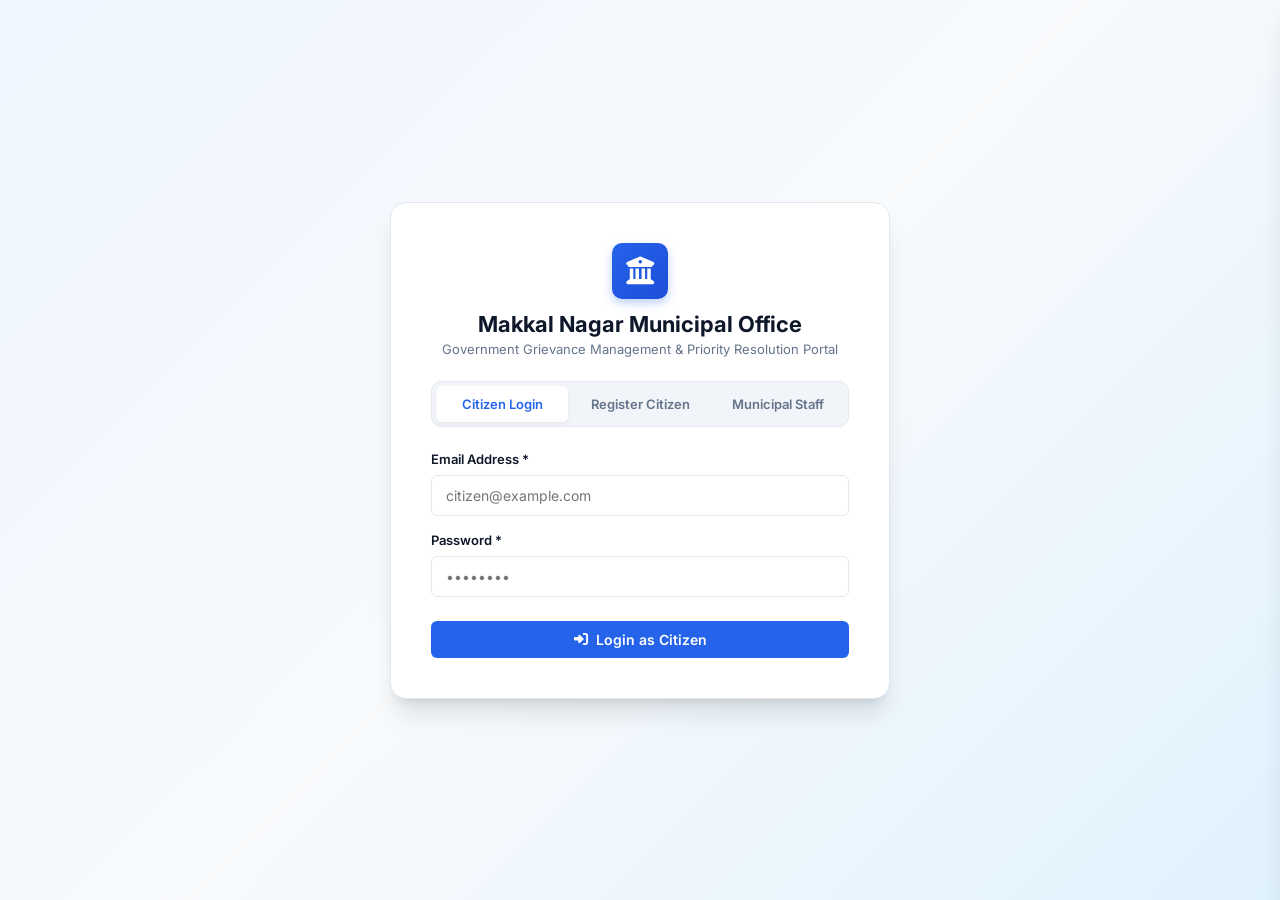
==== frontend/index.html @ ba1fd16f "feat: Implement user management and complaint handling system - Added User model to represent users " ====
<!DOCTYPE html>
<html lang="en">
<head>
    <meta charset="UTF-8">
    <meta name="viewport" content="width=device-width, initial-scale=1.0">
    <title>Government Grievance Management System | Makkal Nagar Municipal Office</title>
    <!-- Google Fonts Inter -->
    <link rel="preconnect" href="https://fonts.googleapis.com">
    <link rel="preconnect" href="https://fonts.gstatic.com" crossorigin>
    <link href="https://fonts.googleapis.com/css2?family=Inter:wght@400;500;600;700;800&display=swap" rel="stylesheet">
    <!-- FontAwesome Icons CDN -->
    <link rel="stylesheet" href="https://cdnjs.cloudflare.com/ajax/libs/font-awesome/6.4.0/css/all.min.css">
    <link rel="stylesheet" href="css/style.css">
</head>
<body>

    <!-- 1. AUTHENTICATION & LANDING PORTAL (LIGHT THEME) -->
    <div id="auth-view" class="auth-wrapper">
        <div class="auth-card">
            <div style="text-align: center; margin-bottom: 24px;">
                <div class="brand-emblem" style="margin: 0 auto 12px auto; width: 56px; height: 56px; font-size: 28px;">
                    <i class="fa-solid fa-building-columns"></i>
                </div>
                <h2 style="font-size: 22px; font-weight: 700; color: var(--text-main);">Makkal Nagar Municipal Office</h2>
                <p style="font-size: 13px; color: var(--text-muted); margin-top: 4px;">Government Grievance Management & Priority Resolution Portal</p>
            </div>

            <!-- Auth Mode Switcher Tabs -->
            <div class="auth-tabs">
                <button class="auth-tab-btn active" onclick="switchAuthTab('citizen-login')">Citizen Login</button>
                <button class="auth-tab-btn" onclick="switchAuthTab('citizen-register')">Register Citizen</button>
                <button class="auth-tab-btn" onclick="switchAuthTab('staff-login')">Municipal Staff</button>
            </div>

            <!-- Citizen Login Form -->
            <form id="citizen-login-form" class="auth-form active" onsubmit="handleCitizenLogin(event)">
                <div class="form-group">
                    <label class="form-label">Email Address *</label>
                    <input type="email" id="c-login-email" class="form-control" placeholder="citizen@example.com" required>
                </div>
                <div class="form-group">
                    <label class="form-label">Password *</label>
                    <input type="password" id="c-login-password" class="form-control" placeholder="••••••••" required>
                </div>
                <button type="submit" class="btn btn-primary" style="width: 100%; justify-content: center; margin-top: 8px;">
                    <i class="fa-solid fa-right-to-bracket"></i> Login as Citizen
                </button>
            </form>

            <!-- Citizen Registration Form -->
            <form id="citizen-register-form" class="auth-form" onsubmit="handleCitizenRegister(event)">
                <div class="form-group">
                    <label class="form-label">Full Name *</label>
                    <input type="text" id="c-reg-name" class="form-control" placeholder="e.g. Ramesh Kumar" required>
                </div>
                <div class="form-group">
                    <label class="form-label">Email Address *</label>
                    <input type="email" id="c-reg-email" class="form-control" placeholder="ramesh@example.com" required>
                </div>
                <div class="form-group">
                    <label class="form-label">Mobile Number *</label>
                    <input type="tel" id="c-reg-mobile" class="form-control" placeholder="e.g. 9876543210" required>
                </div>
                <div class="form-group">
                    <label class="form-label">Password *</label>
                    <input type="password" id="c-reg-password" class="form-control" placeholder="Min 6 characters" required>
                </div>
                <div class="form-group">
                    <label class="form-label">Confirm Password *</label>
                    <input type="password" id="c-reg-confirm" class="form-control" placeholder="Re-enter password" required>
                </div>
                <button type="submit" class="btn btn-primary" style="width: 100%; justify-content: center; margin-top: 8px;">
                    <i class="fa-solid fa-user-plus"></i> Create Citizen Account
                </button>
            </form>

            <!-- Staff Login Form -->
            <form id="staff-login-form" class="auth-form" onsubmit="handleStaffLogin(event)">
                <div class="form-group">
                    <label class="form-label">Staff ID or Officer Email *</label>
                    <input type="text" id="s-login-id" class="form-control" placeholder="STF1001 or admin@makkal.gov.in" value="STF1001" required>
                </div>
                <div class="form-group">
                    <label class="form-label">Password *</label>
                    <input type="password" id="s-login-password" class="form-control" placeholder="••••••••" value="admin123" required>
                </div>
                <div style="background: var(--status-pending-bg); border: 1px solid #fde68a; padding: 10px; border-radius: var(--radius-sm); font-size: 12px; color: var(--accent-gold);">
                    <i class="fa-solid fa-key"></i> <strong>Initial Seeded Credentials:</strong><br>
                    ID/Email: <code>STF1001</code> / <code>admin@makkal.gov.in</code> | Password: <code>admin123</code>
                </div>
                <button type="submit" class="btn btn-primary" style="width: 100%; justify-content: center; margin-top: 8px; background: #1d4ed8;">
                    <i class="fa-solid fa-shield-halved"></i> Staff / Admin Portal Login
                </button>
            </form>
        </div>
    </div>


    <!-- 2. MAIN APPLICATION CONTAINER -->
    <div id="app-view" class="app-container" style="display: none;">

        <!-- Collapsible Sidebar -->
        <aside class="sidebar" id="main-sidebar">
            <div class="brand-header">
                <div class="brand-emblem">
                    <i class="fa-solid fa-building-columns"></i>
                </div>
                <div class="brand-title">
                    <h2>Makkal Nagar</h2>
                    <p>Municipal Portal</p>
                </div>
            </div>

            <button class="sidebar-toggle-btn" onclick="toggleSidebar()" title="Collapse/Expand Sidebar">
                <i class="fa-solid fa-chevron-left" id="sidebar-toggle-icon"></i>
            </button>

            <!-- Navigation Links -->
            <div class="nav-section-label">Main Navigation</div>
            <ul class="nav-list" id="sidebar-nav">
                <!-- Injected dynamically based on Role -->
            </ul>

            <!-- Profile Widget -->
            <div class="user-profile-widget">
                <div class="user-avatar" id="user-avatar-initials">U</div>
                <div class="user-info-text">
                    <strong id="user-display-name">User</strong>
                    <span id="user-display-role">Role</span>
                </div>
                <button class="btn btn-secondary btn-sm" onclick="handleLogout()" title="Logout">
                    <i class="fa-solid fa-right-from-bracket"></i>
                </button>
            </div>
        </aside>

        <!-- Main Wrapper -->
        <div class="main-wrapper">
            <!-- Top Header Bar -->
            <header class="top-header">
                <div class="header-left">
                    <div class="header-title-box">
                        <h1 id="header-page-title">Municipal Administrative Portal</h1>
                        <p id="header-page-subtitle">Government Grievance Management & Resolution System</p>
                    </div>
                </div>

                <div class="header-right">
                    <!-- Notification Bell Drawer Button -->
                    <button class="header-icon-btn" onclick="toggleNotificationDrawer()" title="Notifications">
                        <i class="fa-solid fa-bell"></i>
                        <span class="notification-badge" id="noti-badge-count">3</span>
                    </button>

                    <!-- Help Trigger -->
                    <button class="header-icon-btn" onclick="showHelpModal()" title="Help & Support">
                        <i class="fa-solid fa-circle-question"></i>
                    </button>

                    <!-- User Profile Dropdown -->
                    <div class="profile-menu-container">
                        <div class="profile-trigger" onclick="toggleProfileMenu()">
                            <div class="user-avatar" id="header-avatar-initials" style="width: 28px; height: 28px; font-size: 12px;">U</div>
                            <span id="header-user-name" style="font-size: 13px; font-weight: 600;">User</span>
                            <i class="fa-solid fa-chevron-down" style="font-size: 10px; color: var(--text-muted);"></i>
                        </div>
                        <div class="profile-dropdown" id="profile-dropdown-menu">
                            <div class="dropdown-item" onclick="switchView('profile-settings')">
                                <i class="fa-solid fa-user-gear"></i> Profile & Settings
                            </div>
                            <div class="dropdown-item" onclick="handleLogout()" style="color: #dc2626;">
                                <i class="fa-solid fa-right-from-bracket"></i> Sign Out
                            </div>
                        </div>
                    </div>
                </div>
            </header>

            <!-- Main Content Area -->
            <main class="content-container">

                <!-- ------------------- CITIZEN PORTAL VIEWS ------------------- -->

                <!-- Citizen Dashboard View -->
                <section id="citizen-dashboard" class="page-view">
                    <div class="page-header">
                        <div>
                            <h2>Good Day, <span id="citizen-welcome-name">Citizen</span> 👋</h2>
                            <p>Here is the live status of your reported municipal complaints</p>
                        </div>
                        <button class="btn btn-primary" onclick="switchView('citizen-submit')">
                            <i class="fa-solid fa-plus"></i> Submit New Complaint
                        </button>
                    </div>

                    <!-- Personal Stats -->
                    <div class="stats-grid">
                        <div class="stat-card">
                            <div class="stat-icon total"><i class="fa-solid fa-folder-open"></i></div>
                            <div class="stat-info">
                                <div class="stat-value" id="c-stat-total">0</div>
                                <div class="stat-label">Total Complaints</div>
                            </div>
                        </div>
                        <div class="stat-card">
                            <div class="stat-icon pending"><i class="fa-solid fa-clock"></i></div>
                            <div class="stat-info">
                                <div class="stat-value" id="c-stat-pending">0</div>
                                <div class="stat-label">Pending Action</div>
                            </div>
                        </div>
                        <div class="stat-card">
                            <div class="stat-icon progress"><i class="fa-solid fa-gears"></i></div>
                            <div class="stat-info">
                                <div class="stat-value" id="c-stat-progress">0</div>
                                <div class="stat-label">In Progress</div>
                            </div>
                        </div>
                        <div class="stat-card">
                            <div class="stat-icon resolved"><i class="fa-solid fa-circle-check"></i></div>
                            <div class="stat-info">
                                <div class="stat-value" id="c-stat-resolved">0</div>
                                <div class="stat-label">Resolved</div>
                            </div>
                        </div>
                    </div>

                    <!-- Citizen Complaints Table -->
                    <div class="content-card">
                        <div class="card-title-bar">
                            <h3>My Submitted Grievances</h3>
                        </div>
                        <div class="table-responsive">
                            <table class="custom-table">
                                <thead>
                                    <tr>
                                        <th>Complaint ID</th>
                                        <th>Category</th>
                                        <th>Location</th>
                                        <th>Priority</th>
                                        <th>Department</th>
                                        <th>Status</th>
                                        <th>Submitted Date</th>
                                        <th>Action</th>
                                    </tr>
                                </thead>
                                <tbody id="citizen-complaints-tbody">
                                    <!-- Populated dynamically -->
                                </tbody>
                            </table>
                        </div>
                    </div>
                </section>

                <!-- Citizen Multi-Step Registration Wizard View -->
                <section id="citizen-submit" class="page-view">
                    <div class="page-header">
                        <div>
                            <h2>Register Municipal Grievance</h2>
                            <p>Follow our guided 4-step wizard to file an official complaint</p>
                        </div>
                    </div>

                    <div class="content-card" style="max-width: 800px; margin: 0 auto;">
                        <!-- Wizard Step Bar -->
                        <div class="wizard-header">
                            <div class="wizard-step active" id="w-step-1">
                                <div class="wizard-step-num">1</div>
                                <div class="wizard-step-title">Citizen Details</div>
                            </div>
                            <div class="wizard-step" id="w-step-2">
                                <div class="wizard-step-num">2</div>
                                <div class="wizard-step-title">Complaint Info</div>
                            </div>
                            <div class="wizard-step" id="w-step-3">
                                <div class="wizard-step-num">3</div>
                                <div class="wizard-step-title">Evidence & Photo</div>
                            </div>
                            <div class="wizard-step" id="w-step-4">
                                <div class="wizard-step-num">4</div>
                                <div class="wizard-step-title">Review & Submit</div>
                            </div>
                        </div>

                        <form id="wizard-form" onsubmit="handleWizardSubmit(event)">
                            <!-- Pane 1: Citizen Info -->
                            <div class="wizard-pane active" id="w-pane-1">
                                <h3 style="font-size: 16px; margin-bottom: 16px; color: var(--primary);">Step 1: Contact Verification</h3>
                                <div class="form-grid">
                                    <div class="form-group">
                                        <label class="form-label">Full Name</label>
                                        <input type="text" id="w-name" class="form-control" readonly>
                                    </div>
                                    <div class="form-group">
                                        <label class="form-label">Mobile Number</label>
                                        <input type="tel" id="w-mobile" class="form-control" readonly>
                                    </div>
                                    <div class="form-group full-width">
                                        <label class="form-label">Registered Email</label>
                                        <input type="email" id="w-email" class="form-control" readonly>
                                    </div>
                                </div>
                                <div style="margin-top: 24px; text-align: right;">
                                    <button type="button" class="btn btn-primary" onclick="nextWizardStep(2)">
                                        Next: Complaint Info <i class="fa-solid fa-arrow-right"></i>
                                    </button>
                                </div>
                            </div>

                            <!-- Pane 2: Complaint Details -->
                            <div class="wizard-pane" id="w-pane-2">
                                <h3 style="font-size: 16px; margin-bottom: 16px; color: var(--primary);">Step 2: Complaint Specifics</h3>
                                <div class="form-grid">
                                    <div class="form-group full-width">
                                        <label class="form-label">Complaint Category *</label>
                                        <select id="w-category" class="form-control" required onchange="updatePriorityHint()">
                                            <option value="">Select Category...</option>
                                            <option value="Streetlight">Streetlight</option>
                                            <option value="Waste Management">Waste Management</option>
                                            <option value="Road Damage">Road Damage</option>
                                            <option value="Water Supply">Water Supply</option>
                                            <option value="Drainage">Drainage</option>
                                            <option value="Public Sanitation">Public Sanitation</option>
                                            <option value="Other">Other</option>
                                        </select>
                                    </div>

                                    <div class="form-group full-width">
                                        <label class="form-label">Location / Landmark *</label>
                                        <input type="text" id="w-location" class="form-control" placeholder="e.g. 5th Main Road, Opposite Govt School" required>
                                    </div>

                                    <div class="form-group full-width">
                                        <label class="form-label">Detailed Problem Description *</label>
                                        <textarea id="w-description" class="form-control" placeholder="Describe the hazard, pipe burst, garbage overflow, or defect..." required></textarea>
                                    </div>
                                </div>
                                <div style="margin-top: 24px; display: flex; justify-content: space-between;">
                                    <button type="button" class="btn btn-secondary" onclick="nextWizardStep(1)">
                                        <i class="fa-solid fa-arrow-left"></i> Back
                                    </button>
                                    <button type="button" class="btn btn-primary" onclick="nextWizardStep(3)">
                                        Next: Evidence <i class="fa-solid fa-arrow-right"></i>
                                    </button>
                                </div>
                            </div>

                            <!-- Pane 3: Evidence & Upload -->
                            <div class="wizard-pane" id="w-pane-3">
                                <h3 style="font-size: 16px; margin-bottom: 16px; color: var(--primary);">Step 3: Attach Photos / Documents</h3>
                                <div class="form-group full-width">
                                    <label class="form-label">Upload Photo Evidence (Optional)</label>
                                    <input type="file" id="w-file-input" class="form-control" accept="image/*,.pdf" onchange="previewFile(event)">
                                    <div id="file-preview-box" style="margin-top: 12px; font-size: 13px; color: var(--text-muted);">
                                        No file attached.
                                    </div>
                                </div>

                                <div style="background: var(--primary-light); border: 1px solid var(--primary-border); padding: 16px; border-radius: var(--radius-sm); margin-top: 16px;">
                                    <h4 style="font-size: 14px; color: var(--primary); margin-bottom: 4px;">
                                        <i class="fa-solid fa-wand-magic-sparkles"></i> Automated Backend Priority Evaluation
                                    </h4>
                                    <p style="font-size: 13px; color: var(--text-main);" id="priority-hint-text">
                                        Category selected will determine starting queue priority (Emergency keywords rise automatically).
                                    </p>
                                </div>

                                <div style="margin-top: 24px; display: flex; justify-content: space-between;">
                                    <button type="button" class="btn btn-secondary" onclick="nextWizardStep(2)">
                                        <i class="fa-solid fa-arrow-left"></i> Back
                                    </button>
                                    <button type="button" class="btn btn-primary" onclick="nextWizardStep(4)">
                                        Next: Summary & Review <i class="fa-solid fa-arrow-right"></i>
                                    </button>
                                </div>
                            </div>

                            <!-- Pane 4: Summary & Review -->
                            <div class="wizard-pane" id="w-pane-4">
                                <h3 style="font-size: 16px; margin-bottom: 16px; color: var(--primary);">Step 4: Review Complaint Summary</h3>
                                <div style="background: var(--bg-surface-secondary); border: 1px solid var(--border-color); padding: 20px; border-radius: var(--radius-md); font-size: 14px; display: flex; flex-direction: column; gap: 12px;">
                                    <div><strong>Category:</strong> <span id="rev-category">-</span></div>
                                    <div><strong>Location:</strong> <span id="rev-location">-</span></div>
                                    <div><strong>Description:</strong> <span id="rev-description">-</span></div>
                                    <div><strong>Attachment:</strong> <span id="rev-attachment">None</span></div>
                                </div>

                                <div style="margin-top: 24px; display: flex; justify-content: space-between;">
                                    <button type="button" class="btn btn-secondary" onclick="nextWizardStep(3)">
                                        <i class="fa-solid fa-arrow-left"></i> Back
                                    </button>
                                    <button type="submit" class="btn btn-primary" style="background: #059669;">
                                        <i class="fa-solid fa-check"></i> Confirm & Submit Complaint
                                    </button>
                                </div>
                            </div>
                        </form>
                    </div>
                </section>


                <!-- ------------------- MUNICIPAL STAFF / ADMIN VIEWS ------------------- -->

                <!-- Staff Dashboard View -->
                <section id="staff-dashboard" class="page-view">
                    <div class="page-header">
                        <div>
                            <h2>Executive Municipal Dashboard</h2>
                            <p>Real-time grievance summary and statistics for Makkal Nagar Zone</p>
                        </div>
                        <button class="btn btn-primary" onclick="switchView('analytics')">
                            <i class="fa-solid fa-chart-line"></i> View Detailed Analytics
                        </button>
                    </div>

                    <!-- Real Database Stats Cards -->
                    <div class="stats-grid">
                        <div class="stat-card">
                            <div class="stat-icon total"><i class="fa-solid fa-folder-open"></i></div>
                            <div class="stat-info">
                                <div class="stat-value" id="s-stat-total">0</div>
                                <div class="stat-label">Total Complaints</div>
                            </div>
                        </div>
                        <div class="stat-card">
                            <div class="stat-icon pending"><i class="fa-solid fa-clock"></i></div>
                            <div class="stat-info">
                                <div class="stat-value" id="s-stat-pending">0</div>
                                <div class="stat-label">Pending Action</div>
                            </div>
                        </div>
                        <div class="stat-card">
                            <div class="stat-icon progress"><i class="fa-solid fa-gears"></i></div>
                            <div class="stat-info">
                                <div class="stat-value" id="s-stat-progress">0</div>
                                <div class="stat-label">In Progress</div>
                            </div>
                        </div>
                        <div class="stat-card">
                            <div class="stat-icon resolved"><i class="fa-solid fa-circle-check"></i></div>
                            <div class="stat-info">
                                <div class="stat-value" id="s-stat-resolved">0</div>
                                <div class="stat-label">Resolved</div>
                            </div>
                        </div>
                        <div class="stat-card">
                            <div class="stat-icon critical"><i class="fa-solid fa-triangle-exclamation"></i></div>
                            <div class="stat-info">
                                <div class="stat-value" id="s-stat-critical">0</div>
                                <div class="stat-label">Critical Priority</div>
                            </div>
                        </div>
                    </div>

                    <!-- Master Directory Table -->
                    <div class="content-card">
                        <div class="card-title-bar">
                            <h3>Master Grievances Register</h3>
                        </div>

                        <!-- Toolbar Filters -->
                        <div class="toolbar">
                            <div class="search-box">
                                <i class="fa-solid fa-magnifying-glass"></i>
                                <input type="text" id="staff-search" class="form-control" placeholder="Search ID, Citizen, Location, Description...">
                            </div>
                            <div class="filter-group">
                                <select id="staff-filter-category" class="form-control">
                                    <option value="">All Categories</option>
                                    <option value="Streetlight">Streetlight</option>
                                    <option value="Waste Management">Waste Management</option>
                                    <option value="Road Damage">Road Damage</option>
                                    <option value="Water Supply">Water Supply</option>
                                    <option value="Drainage">Drainage</option>
                                    <option value="Public Sanitation">Public Sanitation</option>
                                    <option value="Other">Other</option>
                                </select>
                                <select id="staff-filter-priority" class="form-control">
                                    <option value="">All Priorities</option>
                                    <option value="CRITICAL">Critical</option>
                                    <option value="HIGH">High</option>
                                    <option value="MEDIUM">Medium</option>
                                    <option value="LOW">Low</option>
                                </select>
                                <select id="staff-filter-status" class="form-control">
                                    <option value="">All Statuses</option>
                                    <option value="PENDING">Pending</option>
                                    <option value="ASSIGNED">Assigned</option>
                                    <option value="IN_PROGRESS">In Progress</option>
                                    <option value="RESOLVED">Resolved</option>
                                    <option value="CLOSED">Closed</option>
                                </select>
                            </div>
                        </div>

                        <div class="table-responsive">
                            <table class="custom-table">
                                <thead>
                                    <tr>
                                        <th>Complaint ID</th>
                                        <th>Citizen</th>
                                        <th>Category</th>
                                        <th>Location</th>
                                        <th>Priority</th>
                                        <th>Department</th>
                                        <th>Status</th>
                                        <th>Date</th>
                                        <th>Action</th>
                                    </tr>
                                </thead>
                                <tbody id="staff-complaints-tbody">
                                    <!-- Populated dynamically -->
                                </tbody>
                            </table>
                        </div>

                        <!-- Pagination Controls -->
                        <div class="pagination-container">
                            <div class="pagination-info" id="pagination-info">Showing 0 to 0 of 0 complaints</div>
                            <div class="pagination-buttons">
                                <button class="btn btn-secondary btn-sm" id="btn-prev-page" onclick="prevPage()"><i class="fa-solid fa-chevron-left"></i> Previous</button>
                                <span id="current-page-num" style="font-size: 13px; font-weight: 600; padding: 6px 12px;">Page 1</span>
                                <button class="btn btn-secondary btn-sm" id="btn-next-page" onclick="nextPage()">Next <i class="fa-solid fa-chevron-right"></i></button>
                            </div>
                        </div>
                    </div>
                </section>

                <!-- Priority Queue View -->
                <section id="priority-queue" class="page-view">
                    <div class="page-header">
                        <div>
                            <h2>Priority Resolution Queue Visualizer</h2>
                            <p>Complaints ordered strictly by priority using Java PriorityQueue algorithm</p>
                        </div>
                    </div>

                    <div class="ds-banner">
                        <div class="ds-icon">
                            <i class="fa-solid fa-diagram-project"></i>
                        </div>
                        <div class="ds-content">
                            <h4>Java Data Structure: PriorityQueue&lt;Complaint&gt;</h4>
                            <p>Priority ranking: <strong>CRITICAL &rarr; HIGH &rarr; MEDIUM &rarr; LOW</strong>. High severity civic hazards rise to Rank #1 automatically.</p>
                        </div>
                    </div>

                    <div class="content-card">
                        <div class="pq-list" id="priority-queue-container">
                            <!-- Populated dynamically -->
                        </div>
                    </div>
                </section>

                <!-- Analytics Dashboard View -->
                <section id="analytics" class="page-view">
                    <div class="page-header">
                        <div>
                            <h2>Municipal Grievance Analytics & Intelligence</h2>
                            <p>Visual workload distribution, priority statistics, and resolution metrics</p>
                        </div>
                    </div>

                    <div class="charts-grid">
                        <div class="chart-card">
                            <h3>Complaints by Category</h3>
                            <div class="bar-chart-container" id="chart-category-container">
                                <!-- Rendered dynamically -->
                            </div>
                        </div>

                        <div class="chart-card">
                            <h3>Department Workload Allocation</h3>
                            <div class="bar-chart-container" id="chart-department-container">
                                <!-- Rendered dynamically -->
                            </div>
                        </div>

                        <div class="chart-card">
                            <h3>Priority Distribution</h3>
                            <div class="bar-chart-container" id="chart-priority-container">
                                <!-- Rendered dynamically -->
                            </div>
                        </div>

                        <div class="chart-card">
                            <h3>Resolution Status Ratio</h3>
                            <div class="bar-chart-container" id="chart-status-container">
                                <!-- Rendered dynamically -->
                            </div>
                        </div>
                    </div>
                </section>

                <!-- Department Workload View -->
                <section id="departments" class="page-view">
                    <div class="page-header">
                        <div>
                            <h2>Department Workload Overview</h2>
                            <p>Current grievance task allocation across municipal departments</p>
                        </div>
                    </div>

                    <div class="stats-grid" id="departments-grid">
                        <!-- Populated dynamically -->
                    </div>
                </section>

                <!-- Settings / Profile View -->
                <section id="profile-settings" class="page-view">
                    <div class="page-header">
                        <div>
                            <h2>User Account & Portal Settings</h2>
                            <p>Manage your contact profile information and preferences</p>
                        </div>
                    </div>

                    <div class="content-card" style="max-width: 600px; margin: 0 auto;">
                        <h3 style="font-size: 18px; margin-bottom: 16px;">Profile Information</h3>
                        <div class="form-grid">
                            <div class="form-group full-width">
                                <label class="form-label">Full Name</label>
                                <input type="text" id="setting-name" class="form-control" readonly>
                            </div>
                            <div class="form-group">
                                <label class="form-label">Email Address</label>
                                <input type="email" id="setting-email" class="form-control" readonly>
                            </div>
                            <div class="form-group">
                                <label class="form-label">Mobile Number</label>
                                <input type="text" id="setting-mobile" class="form-control" readonly>
                            </div>
                            <div class="form-group full-width">
                                <label class="form-label">Account Role</label>
                                <input type="text" id="setting-role" class="form-control" readonly>
                            </div>
                        </div>
                    </div>
                </section>

            </main>
        </div>
    </div>

    <!-- 3. SLIDE-OUT NOTIFICATION DRAWER -->
    <div class="notification-drawer-overlay" id="noti-drawer-overlay" onclick="toggleNotificationDrawer()"></div>
    <aside class="notification-drawer" id="noti-drawer">
        <div class="drawer-header">
            <h3 style="font-size: 16px; font-weight: 700;"><i class="fa-solid fa-bell"></i> Notifications Center</h3>
            <button class="close-btn" onclick="toggleNotificationDrawer()"><i class="fa-solid fa-xmark"></i></button>
        </div>
        <div class="drawer-body" id="noti-drawer-body">
            <!-- Populated dynamically -->
        </div>
    </aside>

    <!-- 4. COMPLAINT DETAILS & STEP TIMELINE MODAL -->
    <div class="modal-overlay" id="complaint-modal">
        <div class="modal-card">
            <div class="modal-header">
                <h3>Complaint Case File: <span id="m-comp-id" style="color: var(--primary);">GRV-2026-0001</span></h3>
                <button class="close-btn" onclick="closeModal()"><i class="fa-solid fa-xmark"></i></button>
            </div>

            <!-- Tracking Step Timeline Graphic -->
            <div class="tracking-timeline" id="tracking-timeline-box">
                <div class="timeline-step" id="step-submitted">
                    <div class="step-icon"><i class="fa-solid fa-file-export"></i></div>
                    <div class="step-label">Submitted</div>
                </div>
                <div class="timeline-step" id="step-assigned">
                    <div class="step-icon"><i class="fa-solid fa-user-gear"></i></div>
                    <div class="step-label">Assigned</div>
                </div>
                <div class="timeline-step" id="step-progress">
                    <div class="step-icon"><i class="fa-solid fa-gears"></i></div>
                    <div class="step-label">In Progress</div>
                </div>
                <div class="timeline-step" id="step-resolved">
                    <div class="step-icon"><i class="fa-solid fa-circle-check"></i></div>
                    <div class="step-label">Resolved</div>
                </div>
            </div>

            <!-- Case File Grid -->
            <div class="form-grid" style="margin-bottom: 20px;">
                <div class="form-group">
                    <label class="form-label">Citizen Name</label>
                    <div id="m-citizen-name" style="font-weight: 600;">-</div>
                </div>
                <div class="form-group">
                    <label class="form-label">Mobile Number</label>
                    <div id="m-citizen-mobile">-</div>
                </div>
                <div class="form-group">
                    <label class="form-label">Category</label>
                    <div id="m-category" style="font-weight: 600;">-</div>
                </div>
                <div class="form-group">
                    <label class="form-label">Calculated Priority</label>
                    <div id="m-priority">-</div>
                </div>
                <div class="form-group full-width">
                    <label class="form-label">Location / Landmark</label>
                    <div id="m-location">-</div>
                </div>
                <div class="form-group full-width">
                    <label class="form-label">Description</label>
                    <div id="m-description" style="line-height: 1.5; color: var(--text-main);">-</div>
                </div>
                <div class="form-group">
                    <label class="form-label">Assigned Department</label>
                    <div id="m-department" style="font-weight: 600; color: var(--accent-gold);">-</div>
                </div>
                <div class="form-group">
                    <label class="form-label">Assigned Staff Officer</label>
                    <div id="m-assigned-staff" style="font-weight: 600;">-</div>
                </div>
                <div class="form-group full-width">
                    <label class="form-label">Resolution Description Notes</label>
                    <div id="m-resolution-notes" style="background: var(--bg-surface-secondary); padding: 12px; border-radius: var(--radius-sm); border: 1px solid var(--border-color); color: var(--status-resolved);">
                        No resolution notes recorded yet.
                    </div>
                </div>
            </div>

            <!-- Staff Action Controls Box -->
            <div id="staff-controls-box" style="background: var(--bg-surface-secondary); border: 1px solid var(--border-color); padding: 16px; border-radius: var(--radius-md); display: none; flex-direction: column; gap: 16px;">
                <h4 style="font-size: 14px; color: var(--primary);">MUNICIPAL STAFF ACTION CONTROLS</h4>
                
                <div class="form-grid">
                    <div class="form-group">
                        <label class="form-label">Assign Department & Staff Officer</label>
                        <div style="display: flex; gap: 8px;">
                            <select id="s-assign-dept-select" class="form-control" style="flex: 1;">
                                <option value="Electrical">Electrical</option>
                                <option value="Sanitation">Sanitation</option>
                                <option value="Roads">Roads</option>
                                <option value="Water Supply">Water Supply</option>
                                <option value="Drainage">Drainage</option>
                                <option value="General Administration">General Admin</option>
                            </select>
                            <input type="text" id="s-assign-staff-input" class="form-control" placeholder="Staff Name" style="flex: 1;">
                            <button class="btn btn-secondary btn-sm" onclick="handleStaffAssign()">Assign</button>
                        </div>
                    </div>

                    <div class="form-group">
                        <label class="form-label">Transition Complaint Status</label>
                        <div style="display: flex; gap: 8px;">
                            <select id="s-update-status-select" class="form-control" style="flex: 1;">
                                <option value="PENDING">Pending</option>
                                <option value="ASSIGNED">Assigned</option>
                                <option value="IN_PROGRESS">In Progress</option>
                                <option value="RESOLVED">Resolved</option>
                                <option value="CLOSED">Closed</option>
                            </select>
                            <button class="btn btn-primary btn-sm" onclick="handleStaffUpdateStatus()">Update</button>
                        </div>
                    </div>

                    <div class="form-group full-width">
                        <label class="form-label">Resolution Description Notes</label>
                        <div style="display: flex; gap: 8px;">
                            <input type="text" id="s-resolution-input" class="form-control" placeholder="e.g. Faulty streetlight bulb replaced and tested successfully." style="flex: 1;">
                            <button class="btn btn-primary btn-sm" style="background: #059669;" onclick="handleStaffResolve()">
                                <i class="fa-solid fa-check"></i> Mark Resolved
                            </button>
                        </div>
                    </div>
                </div>
            </div>
        </div>
    </div>

    <!-- Toast Notification Container -->
    <div class="toast-container" id="toast-container"></div>

    <script src="js/api.js"></script>
    <script src="js/app.js"></script>
</body>
</html>
---- frontend/css/style.css ----
/* Enterprise Light Theme Municipal Design System */
:root {
    --bg-main: #f8fafc;
    --bg-surface: #ffffff;
    --bg-surface-secondary: #f1f5f9;
    --bg-surface-hover: #e2e8f0;
    --card-bg: #ffffff;
    --border-color: #e2e8f0;
    --border-focus: #3b82f6;
    
    --primary: #2563eb;
    --primary-hover: #1d4ed8;
    --primary-light: #eff6ff;
    --primary-border: #bfdbfe;
    
    --accent-gold: #d97706;
    --text-main: #0f172a;
    --text-muted: #64748b;
    --text-dim: #94a3b8;

    /* Priority Palette - High Contrast Accessible Light */
    --priority-critical: #dc2626;
    --priority-critical-bg: #fef2f2;
    --priority-critical-border: #fecaca;

    --priority-high: #ea580c;
    --priority-high-bg: #fff7ed;
    --priority-high-border: #ffedd5;

    --priority-medium: #d97706;
    --priority-medium-bg: #fffbeb;
    --priority-medium-border: #fef3c7;

    --priority-low: #059669;
    --priority-low-bg: #ecfdf5;
    --priority-low-border: #a7f3d0;

    /* Status Palette */
    --status-pending: #d97706;
    --status-pending-bg: #fffbeb;
    
    --status-assigned: #7c3aed;
    --status-assigned-bg: #f5f3ff;
    
    --status-progress: #2563eb;
    --status-progress-bg: #eff6ff;
    
    --status-resolved: #059669;
    --status-resolved-bg: #ecfdf5;
    
    --status-closed: #475569;
    --status-closed-bg: #f1f5f9;

    --radius-sm: 6px;
    --radius-md: 10px;
    --radius-lg: 16px;
    --shadow-soft: 0 4px 6px -1px rgba(0, 0, 0, 0.05), 0 2px 4px -2px rgba(0, 0, 0, 0.05);
    --shadow-card: 0 10px 15px -3px rgba(0, 0, 0, 0.05), 0 4px 6px -4px rgba(0, 0, 0, 0.05);
    --shadow-popover: 0 20px 25px -5px rgba(0, 0, 0, 0.1), 0 8px 10px -6px rgba(0, 0, 0, 0.1);
}

* {
    margin: 0;
    padding: 0;
    box-sizing: border-box;
    font-family: 'Inter', 'Segoe UI', system-ui, -apple-system, BlinkMacSystemFont, Roboto, sans-serif;
}

body {
    background-color: var(--bg-main);
    color: var(--text-main);
    display: flex;
    min-height: 100vh;
    overflow-x: hidden;
}

/* 1. AUTHENTICATION & LANDING PORTAL (LIGHT THEME) */
.auth-wrapper {
    width: 100vw;
    min-height: 100vh;
    background: linear-gradient(135deg, #eff6ff 0%, #f8fafc 50%, #e0f2fe 100%);
    display: flex;
    align-items: center;
    justify-content: center;
    padding: 24px;
}

.auth-card {
    background: var(--bg-surface);
    border: 1px solid var(--border-color);
    border-radius: var(--radius-lg);
    width: 100%;
    max-width: 500px;
    padding: 40px;
    box-shadow: var(--shadow-popover);
}

.auth-tabs {
    display: flex;
    gap: 6px;
    margin-bottom: 24px;
    background: var(--bg-surface-secondary);
    padding: 4px;
    border-radius: var(--radius-md);
    border: 1px solid var(--border-color);
}

.auth-tab-btn {
    flex: 1;
    padding: 10px;
    background: transparent;
    border: none;
    color: var(--text-muted);
    font-weight: 600;
    font-size: 13px;
    cursor: pointer;
    border-radius: var(--radius-sm);
    transition: all 0.2s ease;
}

.auth-tab-btn.active {
    background: var(--bg-surface);
    color: var(--primary);
    box-shadow: 0 2px 4px rgba(0,0,0,0.05);
}

.auth-form {
    display: none;
    flex-direction: column;
    gap: 16px;
}

.auth-form.active {
    display: flex;
}

/* 2. APP CORE LAYOUT (COLLAPSIBLE SIDEBAR + TOP HEADER) */
.app-container {
    display: flex;
    width: 100vw;
    min-height: 100vh;
}

/* Collapsible Sidebar */
.sidebar {
    width: 270px;
    background: var(--bg-surface);
    border-right: 1px solid var(--border-color);
    display: flex;
    flex-direction: column;
    padding: 20px 16px;
    position: fixed;
    height: 100vh;
    z-index: 100;
    transition: width 0.3s cubic-bezier(0.4, 0, 0.2, 1);
}

.sidebar.collapsed {
    width: 80px;
}

.sidebar.collapsed .brand-title,
.sidebar.collapsed .nav-link span,
.sidebar.collapsed .nav-section-label,
.sidebar.collapsed .user-info-text {
    display: none;
}

.sidebar.collapsed .brand-header {
    justify-content: center;
}

.sidebar.collapsed .nav-link {
    justify-content: center;
    padding: 12px;
}

.brand-header {
    display: flex;
    align-items: center;
    gap: 12px;
    padding-bottom: 20px;
    border-bottom: 1px solid var(--border-color);
    margin-bottom: 20px;
}

.brand-emblem {
    width: 44px;
    height: 44px;
    background: linear-gradient(135deg, #2563eb, #1d4ed8);
    border-radius: var(--radius-md);
    display: flex;
    align-items: center;
    justify-content: center;
    color: #fff;
    font-size: 22px;
    box-shadow: 0 4px 10px rgba(37, 99, 235, 0.3);
}

.brand-title h2 {
    font-size: 15px;
    font-weight: 700;
    color: var(--text-main);
    line-height: 1.2;
}

.brand-title p {
    font-size: 11px;
    color: var(--text-muted);
}

.nav-section-label {
    font-size: 11px;
    font-weight: 700;
    text-transform: uppercase;
    color: var(--text-dim);
    letter-spacing: 0.5px;
    margin: 16px 12px 8px 12px;
}

.nav-list {
    list-style: none;
    display: flex;
    flex-direction: column;
    gap: 4px;
}

.nav-link {
    display: flex;
    align-items: center;
    gap: 12px;
    padding: 11px 14px;
    color: var(--text-muted);
    text-decoration: none;
    border-radius: var(--radius-sm);
    font-weight: 500;
    font-size: 14px;
    transition: all 0.2s ease;
    cursor: pointer;
    position: relative;
}

.nav-link:hover {
    background: var(--bg-surface-secondary);
    color: var(--primary);
}

.nav-link.active {
    background: var(--primary-light);
    color: var(--primary);
    font-weight: 600;
}

.nav-link.active::before {
    content: '';
    position: absolute;
    left: 0;
    top: 6px;
    bottom: 6px;
    width: 4px;
    background: var(--primary);
    border-radius: 0 4px 4px 0;
}

.nav-link i {
    font-size: 18px;
    width: 20px;
    text-align: center;
}

/* Sidebar Toggle Button */
.sidebar-toggle-btn {
    background: var(--bg-surface-secondary);
    border: 1px solid var(--border-color);
    color: var(--text-muted);
    width: 32px;
    height: 32px;
    border-radius: 50%;
    display: flex;
    align-items: center;
    justify-content: center;
    cursor: pointer;
    margin: 8px auto 0 auto;
    transition: all 0.2s ease;
}

.sidebar-toggle-btn:hover {
    background: var(--primary);
    color: #fff;
    border-color: var(--primary);
}

.user-profile-widget {
    margin-top: auto;
    padding-top: 16px;
    border-top: 1px solid var(--border-color);
    display: flex;
    align-items: center;
    justify-content: space-between;
    gap: 8px;
}

.user-avatar {
    width: 36px;
    height: 36px;
    border-radius: 50%;
    background: var(--primary-light);
    color: var(--primary);
    border: 1px solid var(--primary-border);
    display: flex;
    align-items: center;
    justify-content: center;
    font-weight: 700;
    font-size: 14px;
}

.user-info-text {
    font-size: 13px;
    line-height: 1.3;
    flex: 1;
    overflow: hidden;
    text-overflow: ellipsis;
    white-space: nowrap;
}

.user-info-text strong {
    color: var(--text-main);
    display: block;
    overflow: hidden;
    text-overflow: ellipsis;
}

.user-info-text span {
    color: var(--text-muted);
    font-size: 11px;
}

/* Main Content Wrapper */
.main-wrapper {
    margin-left: 270px;
    flex: 1;
    display: flex;
    flex-direction: column;
    min-width: 0;
    transition: margin-left 0.3s cubic-bezier(0.4, 0, 0.2, 1);
}

.sidebar.collapsed ~ .main-wrapper {
    margin-left: 80px;
}

/* 3. TOP HEADER BAR */
.top-header {
    height: 70px;
    background: var(--bg-surface);
    border-bottom: 1px solid var(--border-color);
    display: flex;
    align-items: center;
    justify-content: space-between;
    padding: 0 32px;
    position: sticky;
    top: 0;
    z-index: 90;
    box-shadow: 0 1px 3px rgba(0,0,0,0.02);
}

.header-left {
    display: flex;
    align-items: center;
    gap: 16px;
}

.header-title-box h1 {
    font-size: 18px;
    font-weight: 700;
    color: var(--text-main);
}

.header-title-box p {
    font-size: 12px;
    color: var(--text-muted);
}

.header-right {
    display: flex;
    align-items: center;
    gap: 16px;
}

/* Header Action Buttons */
.header-icon-btn {
    width: 40px;
    height: 40px;
    border-radius: var(--radius-sm);
    background: var(--bg-surface-secondary);
    border: 1px solid var(--border-color);
    color: var(--text-muted);
    display: flex;
    align-items: center;
    justify-content: center;
    cursor: pointer;
    position: relative;
    transition: all 0.2s ease;
}

.header-icon-btn:hover {
    background: var(--bg-surface-hover);
    color: var(--primary);
}

.notification-badge {
    position: absolute;
    top: 4px;
    right: 4px;
    background: #dc2626;
    color: #fff;
    font-size: 10px;
    font-weight: 700;
    width: 18px;
    height: 18px;
    border-radius: 50%;
    display: flex;
    align-items: center;
    justify-content: center;
    border: 2px solid var(--bg-surface);
}

/* Profile Dropdown Menu */
.profile-menu-container {
    position: relative;
}

.profile-trigger {
    display: flex;
    align-items: center;
    gap: 10px;
    padding: 6px 12px;
    border-radius: 20px;
    background: var(--bg-surface-secondary);
    border: 1px solid var(--border-color);
    cursor: pointer;
    transition: all 0.2s ease;
}

.profile-trigger:hover {
    border-color: var(--primary-border);
}

.profile-dropdown {
    position: absolute;
    top: 50px;
    right: 0;
    width: 220px;
    background: var(--bg-surface);
    border: 1px solid var(--border-color);
    border-radius: var(--radius-md);
    box-shadow: var(--shadow-popover);
    display: none;
    flex-direction: column;
    padding: 8px 0;
    z-index: 200;
}

.profile-dropdown.active {
    display: flex;
}

.dropdown-item {
    padding: 10px 16px;
    font-size: 13px;
    color: var(--text-main);
    display: flex;
    align-items: center;
    gap: 10px;
    text-decoration: none;
    cursor: pointer;
    transition: background 0.15s ease;
}

.dropdown-item:hover {
    background: var(--bg-surface-secondary);
    color: var(--primary);
}

/* 4. SLIDE-OUT NOTIFICATION DRAWER */
.notification-drawer-overlay {
    position: fixed;
    top: 0;
    left: 0;
    width: 100vw;
    height: 100vh;
    background: rgba(15, 23, 42, 0.4);
    backdrop-filter: blur(2px);
    display: none;
    z-index: 900;
}

.notification-drawer-overlay.active {
    display: block;
}

.notification-drawer {
    position: fixed;
    top: 0;
    right: -380px;
    width: 380px;
    height: 100vh;
    background: var(--bg-surface);
    border-left: 1px solid var(--border-color);
    box-shadow: var(--shadow-popover);
    z-index: 950;
    display: flex;
    flex-direction: column;
    transition: right 0.3s cubic-bezier(0.4, 0, 0.2, 1);
}

.notification-drawer.active {
    right: 0;
}

.drawer-header {
    padding: 20px;
    border-bottom: 1px solid var(--border-color);
    display: flex;
    justify-content: space-between;
    align-items: center;
}

.drawer-body {
    flex: 1;
    overflow-y: auto;
    padding: 16px;
    display: flex;
    flex-direction: column;
    gap: 12px;
}

.noti-card {
    background: var(--bg-surface-secondary);
    border: 1px solid var(--border-color);
    border-left: 4px solid var(--primary);
    border-radius: var(--radius-sm);
    padding: 12px 14px;
    cursor: pointer;
    transition: transform 0.2s ease;
}

.noti-card:hover {
    transform: translateX(-4px);
    background: var(--primary-light);
}

.noti-card.urgent { border-left-color: #dc2626; }
.noti-card.warning { border-left-color: #d97706; }
.noti-card.success { border-left-color: #059669; }

.noti-title {
    font-size: 13px;
    font-weight: 700;
    color: var(--text-main);
}

.noti-desc {
    font-size: 12px;
    color: var(--text-muted);
    margin-top: 4px;
}

.noti-time {
    font-size: 10px;
    color: var(--text-dim);
    margin-top: 6px;
}

/* 5. CONTENT CONTAINER & PAGES */
.content-container {
    padding: 32px;
    flex: 1;
}

.page-view {
    display: none;
    animation: fadeIn 0.25s ease-in-out;
}

.page-view.active {
    display: block;
}

@keyframes fadeIn {
    from { opacity: 0; transform: translateY(4px); }
    to { opacity: 1; transform: translateY(0); }
}

.page-header {
    margin-bottom: 24px;
    display: flex;
    justify-content: space-between;
    align-items: flex-end;
}

.page-header h2 {
    font-size: 24px;
    font-weight: 700;
    color: var(--text-main);
    margin-bottom: 4px;
}

.page-header p {
    color: var(--text-muted);
    font-size: 14px;
}

/* Stats Cards Grid */
.stats-grid {
    display: grid;
    grid-template-columns: repeat(auto-fit, minmax(200px, 1fr));
    gap: 20px;
    margin-bottom: 32px;
}

.stat-card {
    background: var(--card-bg);
    border: 1px solid var(--border-color);
    border-radius: var(--radius-md);
    padding: 20px;
    display: flex;
    align-items: center;
    gap: 16px;
    box-shadow: var(--shadow-soft);
    transition: transform 0.2s ease, box-shadow 0.2s ease;
}

.stat-card:hover {
    transform: translateY(-2px);
    box-shadow: var(--shadow-card);
}

.stat-icon {
    width: 48px;
    height: 48px;
    border-radius: var(--radius-md);
    display: flex;
    align-items: center;
    justify-content: center;
    font-size: 22px;
}

.stat-icon.total { background: #eff6ff; color: #2563eb; }
.stat-icon.pending { background: #fffbeb; color: #d97706; }
.stat-icon.progress { background: #f5f3ff; color: #7c3aed; }
.stat-icon.resolved { background: #ecfdf5; color: #059669; }
.stat-icon.critical { background: #fef2f2; color: #dc2626; }

.stat-info .stat-value {
    font-size: 26px;
    font-weight: 800;
    line-height: 1.1;
    color: var(--text-main);
}

.stat-info .stat-label {
    font-size: 13px;
    color: var(--text-muted);
    margin-top: 4px;
    font-weight: 500;
}

/* Content Cards & Tables */
.content-card {
    background: var(--card-bg);
    border: 1px solid var(--border-color);
    border-radius: var(--radius-md);
    padding: 24px;
    box-shadow: var(--shadow-soft);
    margin-bottom: 24px;
}

.card-title-bar {
    display: flex;
    align-items: center;
    justify-content: space-between;
    margin-bottom: 20px;
}

.table-responsive {
    width: 100%;
    overflow-x: auto;
}

.custom-table {
    width: 100%;
    border-collapse: collapse;
    font-size: 14px;
    text-align: left;
}

.custom-table th {
    background: var(--bg-surface-secondary);
    color: var(--text-muted);
    padding: 12px 16px;
    font-weight: 600;
    text-transform: uppercase;
    font-size: 12px;
    letter-spacing: 0.5px;
    border-bottom: 1px solid var(--border-color);
}

.custom-table td {
    padding: 14px 16px;
    border-bottom: 1px solid var(--border-color);
    color: var(--text-main);
    vertical-align: middle;
}

.custom-table tbody tr {
    transition: background 0.15s ease;
}

.custom-table tbody tr:hover {
    background: var(--bg-surface-secondary);
}

/* Priority & Status Badges (Accessible Icon + Text) */
.badge {
    display: inline-flex;
    align-items: center;
    gap: 6px;
    padding: 4px 10px;
    border-radius: 12px;
    font-size: 12px;
    font-weight: 600;
}

.badge-critical { background: var(--priority-critical-bg); color: var(--priority-critical); border: 1px solid var(--priority-critical-border); }
.badge-high { background: var(--priority-high-bg); color: var(--priority-high); border: 1px solid var(--priority-high-border); }
.badge-medium { background: var(--priority-medium-bg); color: var(--priority-medium); border: 1px solid var(--priority-medium-border); }
.badge-low { background: var(--priority-low-bg); color: var(--priority-low); border: 1px solid var(--priority-low-border); }

.badge-pending { background: var(--status-pending-bg); color: var(--status-pending); border: 1px solid #fde68a; }
.badge-assigned { background: var(--status-assigned-bg); color: var(--status-assigned); border: 1px solid #ddd6fe; }
.badge-progress { background: var(--status-progress-bg); color: var(--status-progress); border: 1px solid #bfdbfe; }
.badge-resolved { background: var(--status-resolved-bg); color: var(--status-resolved); border: 1px solid #a7f3d0; }
.badge-closed { background: var(--status-closed-bg); color: var(--status-closed); border: 1px solid #cbd5e1; }

/* Buttons */
.btn {
    padding: 10px 18px;
    border-radius: var(--radius-sm);
    font-size: 14px;
    font-weight: 600;
    border: none;
    cursor: pointer;
    display: inline-flex;
    align-items: center;
    gap: 8px;
    transition: all 0.2s ease;
    text-decoration: none;
}

.btn-primary {
    background: var(--primary);
    color: #fff;
}

.btn-primary:hover {
    background: var(--primary-hover);
    box-shadow: 0 4px 12px rgba(37, 99, 235, 0.3);
}

.btn-secondary {
    background: var(--bg-surface-secondary);
    color: var(--text-main);
    border: 1px solid var(--border-color);
}

.btn-secondary:hover {
    background: var(--bg-surface-hover);
}

.btn-sm {
    padding: 6px 12px;
    font-size: 12px;
}

/* Forms */
.form-grid {
    display: grid;
    grid-template-columns: repeat(2, 1fr);
    gap: 20px;
}

.form-group {
    display: flex;
    flex-direction: column;
    gap: 8px;
}

.form-group.full-width {
    grid-column: span 2;
}

.form-label {
    font-size: 13px;
    font-weight: 600;
    color: var(--text-main);
}

.form-control {
    background: var(--bg-surface);
    border: 1px solid var(--border-color);
    color: var(--text-main);
    padding: 11px 14px;
    border-radius: var(--radius-sm);
    font-size: 14px;
    outline: none;
    transition: border-color 0.2s ease, box-shadow 0.2s ease;
}

.form-control:focus {
    border-color: var(--primary);
    box-shadow: 0 0 0 3px rgba(37, 99, 235, 0.15);
}

/* 6. MULTI-STEP REGISTRATION WIZARD */
.wizard-header {
    display: flex;
    justify-content: space-between;
    margin-bottom: 28px;
    position: relative;
}

.wizard-header::before {
    content: '';
    position: absolute;
    top: 18px;
    left: 12%;
    right: 12%;
    height: 2px;
    background: var(--border-color);
    z-index: 1;
}

.wizard-step {
    position: relative;
    z-index: 2;
    display: flex;
    flex-direction: column;
    align-items: center;
    gap: 8px;
    flex: 1;
}

.wizard-step-num {
    width: 36px;
    height: 36px;
    border-radius: 50%;
    background: var(--bg-surface);
    border: 2px solid var(--border-color);
    color: var(--text-muted);
    font-weight: 700;
    display: flex;
    align-items: center;
    justify-content: center;
    font-size: 14px;
    transition: all 0.2s ease;
}

.wizard-step.active .wizard-step-num {
    background: var(--primary);
    border-color: var(--primary);
    color: #fff;
    box-shadow: 0 0 10px rgba(37, 99, 235, 0.4);
}

.wizard-step.completed .wizard-step-num {
    background: #059669;
    border-color: #059669;
    color: #fff;
}

.wizard-step-title {
    font-size: 12px;
    font-weight: 600;
    color: var(--text-muted);
}

.wizard-step.active .wizard-step-title,
.wizard-step.completed .wizard-step-title {
    color: var(--text-main);
}

.wizard-pane {
    display: none;
}

.wizard-pane.active {
    display: block;
    animation: fadeIn 0.2s ease;
}

/* 7. TRACKING PROGRESS TIMELINE */
.tracking-timeline {
    display: flex;
    justify-content: space-between;
    margin: 24px 0;
    position: relative;
}

.tracking-timeline::before {
    content: '';
    position: absolute;
    top: 20px;
    left: 10%;
    right: 10%;
    height: 3px;
    background: var(--border-color);
    z-index: 1;
}

.timeline-step {
    position: relative;
    z-index: 2;
    display: flex;
    flex-direction: column;
    align-items: center;
    gap: 8px;
    flex: 1;
}

.step-icon {
    width: 42px;
    height: 42px;
    border-radius: 50%;
    background: var(--bg-surface);
    border: 2px solid var(--border-color);
    display: flex;
    align-items: center;
    justify-content: center;
    color: var(--text-muted);
    font-size: 16px;
    transition: all 0.3s ease;
}

.timeline-step.completed .step-icon {
    background: var(--primary);
    border-color: var(--primary);
    color: #fff;
    box-shadow: 0 0 10px rgba(37, 99, 235, 0.4);
}

.timeline-step.active .step-icon {
    background: var(--accent-gold);
    border-color: var(--accent-gold);
    color: #fff;
    box-shadow: 0 0 10px rgba(217, 119, 6, 0.4);
}

.step-label {
    font-size: 12px;
    font-weight: 600;
    color: var(--text-muted);
    text-align: center;
}

.timeline-step.completed .step-label,
.timeline-step.active .step-label {
    color: var(--text-main);
}

/* 8. ANALYTICS & CHARTS CONTAINER */
.charts-grid {
    display: grid;
    grid-template-columns: repeat(2, 1fr);
    gap: 24px;
    margin-bottom: 24px;
}

.chart-card {
    background: var(--card-bg);
    border: 1px solid var(--border-color);
    border-radius: var(--radius-md);
    padding: 24px;
    box-shadow: var(--shadow-soft);
}

.chart-card h3 {
    font-size: 16px;
    font-weight: 700;
    margin-bottom: 16px;
    color: var(--text-main);
}

.bar-chart-container {
    display: flex;
    flex-direction: column;
    gap: 12px;
}

.bar-item {
    display: flex;
    flex-direction: column;
    gap: 4px;
}

.bar-label-row {
    display: flex;
    justify-content: space-between;
    font-size: 13px;
    font-weight: 600;
}

.bar-track {
    height: 10px;
    background: var(--bg-surface-secondary);
    border-radius: 6px;
    overflow: hidden;
}

.bar-fill {
    height: 100%;
    background: var(--primary);
    border-radius: 6px;
    transition: width 0.5s ease;
}

/* Priority Queue Display Cards */
.ds-banner {
    background: #eff6ff;
    border: 1px solid #bfdbfe;
    border-radius: var(--radius-md);
    padding: 20px;
    margin-bottom: 24px;
    display: flex;
    align-items: center;
    gap: 16px;
}

.ds-icon {
    font-size: 32px;
    color: #2563eb;
}

.ds-content h4 {
    font-size: 15px;
    font-weight: 700;
    color: #1e40af;
}

.ds-content p {
    font-size: 13px;
    color: #1e3a8a;
    margin-top: 4px;
}

.pq-list {
    display: flex;
    flex-direction: column;
    gap: 14px;
}

.pq-item {
    background: var(--bg-surface);
    border: 1px solid var(--border-color);
    border-left: 5px solid var(--primary);
    border-radius: var(--radius-sm);
    padding: 16px 20px;
    display: flex;
    align-items: center;
    justify-content: space-between;
    gap: 16px;
    box-shadow: var(--shadow-soft);
}

.pq-item.critical { border-left-color: var(--priority-critical); }
.pq-item.high { border-left-color: var(--priority-high); }
.pq-item.medium { border-left-color: var(--priority-medium); }
.pq-item.low { border-left-color: var(--priority-low); }

.pq-rank {
    width: 36px;
    height: 36px;
    background: var(--bg-surface-secondary);
    border: 1px solid var(--border-color);
    border-radius: 50%;
    display: flex;
    align-items: center;
    justify-content: center;
    font-weight: 700;
    color: var(--text-main);
    font-size: 14px;
}

.pq-details {
    flex: 1;
}

/* Modals */
.modal-overlay {
    position: fixed;
    top: 0;
    left: 0;
    width: 100vw;
    height: 100vh;
    background: rgba(15, 23, 42, 0.5);
    backdrop-filter: blur(4px);
    display: none;
    align-items: center;
    justify-content: center;
    z-index: 1000;
}

.modal-overlay.active {
    display: flex;
}

.modal-card {
    background: var(--bg-surface);
    border: 1px solid var(--border-color);
    border-radius: var(--radius-lg);
    width: 100%;
    max-width: 680px;
    max-height: 90vh;
    overflow-y: auto;
    padding: 32px;
    box-shadow: var(--shadow-popover);
}

.modal-header {
    display: flex;
    justify-content: space-between;
    align-items: center;
    padding-bottom: 16px;
    border-bottom: 1px solid var(--border-color);
    margin-bottom: 20px;
}

.close-btn {
    background: transparent;
    border: none;
    color: var(--text-muted);
    font-size: 20px;
    cursor: pointer;
}

.close-btn:hover {
    color: var(--text-main);
}

/* Pagination Controls */
.pagination-container {
    display: flex;
    align-items: center;
    justify-content: space-between;
    padding-top: 16px;
    border-top: 1px solid var(--border-color);
    margin-top: 16px;
}

.pagination-info {
    font-size: 13px;
    color: var(--text-muted);
}

.pagination-buttons {
    display: flex;
    gap: 8px;
}

/* Toast Notifications */
.toast-container {
    position: fixed;
    bottom: 24px;
    right: 24px;
    z-index: 1100;
    display: flex;
    flex-direction: column;
    gap: 10px;
}

.toast {
    background: var(--bg-surface);
    border: 1px solid var(--primary-border);
    border-left: 4px solid var(--primary);
    color: var(--text-main);
    padding: 14px 20px;
    border-radius: var(--radius-sm);
    box-shadow: var(--shadow-popover);
    font-size: 14px;
    display: flex;
    align-items: center;
    gap: 12px;
}

/* Responsive adjustments */
@media (max-width: 900px) {
    .sidebar {
        width: 70px;
        padding: 16px 8px;
    }
    .brand-title, .nav-link span, .nav-section-label, .user-info-text {
        display: none;
    }
    .main-wrapper {
        margin-left: 70px;
    }
    .charts-grid, .form-grid {
        grid-template-columns: 1fr;
    }
}
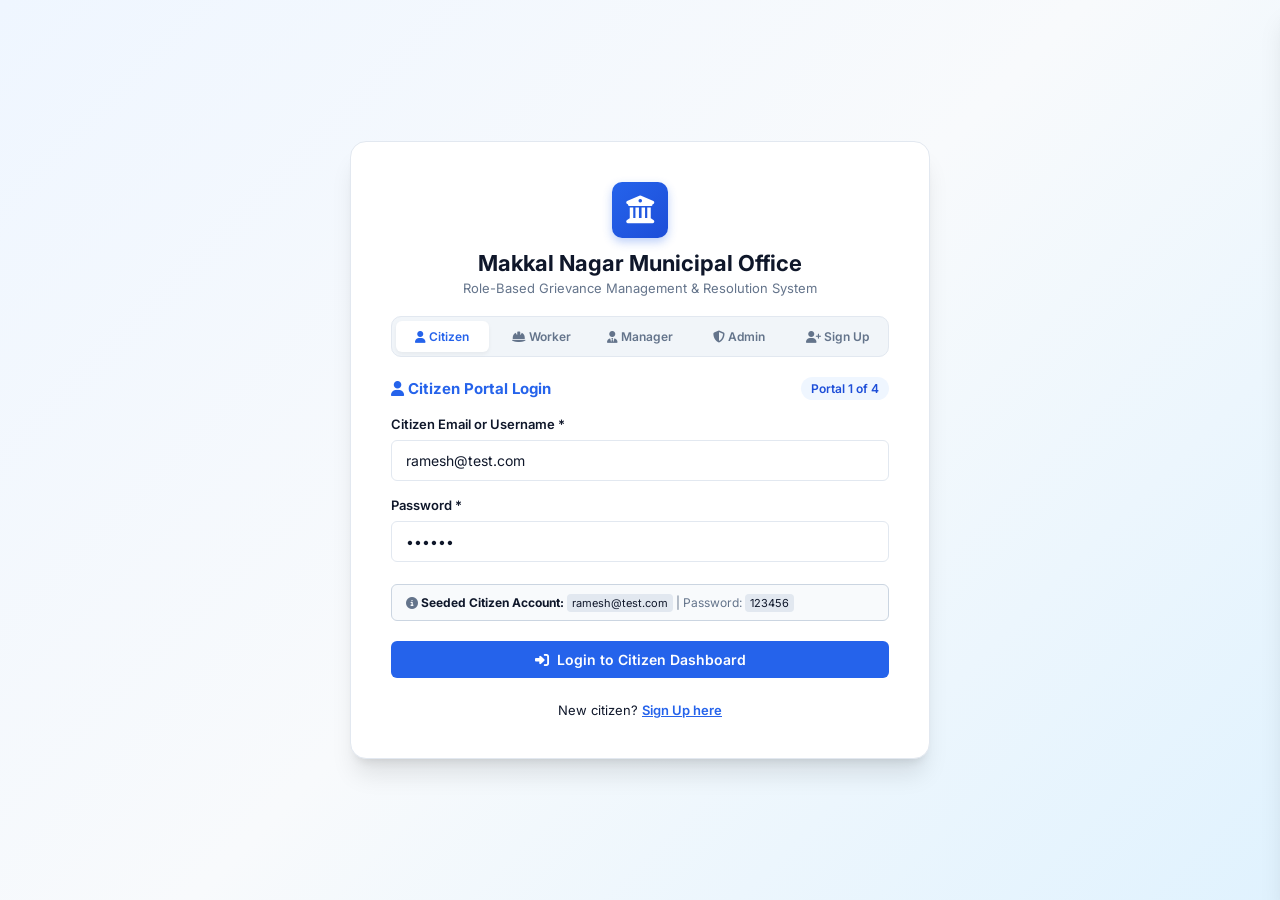
==== commit 0f4c197e: "feat: add municipal grievance portal backend, frontend, and test suite" ====
--- a/frontend/index.html
+++ b/frontend/index.html
@@ -16,46 +16,146 @@
 
     <!-- 1. AUTHENTICATION & LANDING PORTAL (LIGHT THEME) -->
     <div id="auth-view" class="auth-wrapper">
-        <div class="auth-card">
-            <div style="text-align: center; margin-bottom: 24px;">
+        <div class="auth-card" style="max-width: 580px;">
+            <div style="text-align: center; margin-bottom: 20px;">
                 <div class="brand-emblem" style="margin: 0 auto 12px auto; width: 56px; height: 56px; font-size: 28px;">
                     <i class="fa-solid fa-building-columns"></i>
                 </div>
                 <h2 style="font-size: 22px; font-weight: 700; color: var(--text-main);">Makkal Nagar Municipal Office</h2>
-                <p style="font-size: 13px; color: var(--text-muted); margin-top: 4px;">Government Grievance Management & Priority Resolution Portal</p>
-            </div>
-
-            <!-- Auth Mode Switcher Tabs -->
-            <div class="auth-tabs">
-                <button class="auth-tab-btn active" onclick="switchAuthTab('citizen-login')">Citizen Login</button>
-                <button class="auth-tab-btn" onclick="switchAuthTab('citizen-register')">Register Citizen</button>
-                <button class="auth-tab-btn" onclick="switchAuthTab('staff-login')">Municipal Staff</button>
-            </div>
-
-            <!-- Citizen Login Form -->
+                <p style="font-size: 13px; color: var(--text-muted); margin-top: 4px;">Role-Based Grievance Management & Resolution System</p>
+            </div>
+
+            <!-- Four Separate Login Portals + Sign Up Selector -->
+            <div class="portal-picker-grid auth-tabs">
+                <button class="auth-tab-btn active" id="tab-btn-citizen" onclick="switchAuthTab('citizen-login')">
+                    <i class="fa-solid fa-user"></i> Citizen
+                </button>
+                <button class="auth-tab-btn" id="tab-btn-worker" onclick="switchAuthTab('worker-login')">
+                    <i class="fa-solid fa-helmet-safety"></i> Worker
+                </button>
+                <button class="auth-tab-btn" id="tab-btn-manager" onclick="switchAuthTab('manager-login')">
+                    <i class="fa-solid fa-user-tie"></i> Manager
+                </button>
+                <button class="auth-tab-btn" id="tab-btn-admin" onclick="switchAuthTab('admin-login')">
+                    <i class="fa-solid fa-shield-halved"></i> Admin
+                </button>
+                <button class="auth-tab-btn" id="tab-btn-register" onclick="switchAuthTab('citizen-register')">
+                    <i class="fa-solid fa-user-plus"></i> Sign Up
+                </button>
+            </div>
+
+            <!-- 1. Citizen Login Form -->
             <form id="citizen-login-form" class="auth-form active" onsubmit="handleCitizenLogin(event)">
-                <div class="form-group">
-                    <label class="form-label">Email Address *</label>
-                    <input type="email" id="c-login-email" class="form-control" placeholder="citizen@example.com" required>
+                <div style="display:flex; justify-content:space-between; align-items:center;">
+                    <h3 style="font-size: 15px; color: var(--primary); margin: 0;"><i class="fa-solid fa-user"></i> Citizen Portal Login</h3>
+                    <span class="badge" style="background:#eff6ff; color:#1d4ed8;">Portal 1 of 4</span>
+                </div>
+                <div class="form-group">
+                    <label class="form-label">Citizen Email or Username *</label>
+                    <input type="text" id="c-login-email" class="form-control" placeholder="citizen@example.com" value="ramesh@test.com" required>
                 </div>
                 <div class="form-group">
                     <label class="form-label">Password *</label>
-                    <input type="password" id="c-login-password" class="form-control" placeholder="••••••••" required>
-                </div>
-                <button type="submit" class="btn btn-primary" style="width: 100%; justify-content: center; margin-top: 8px;">
-                    <i class="fa-solid fa-right-to-bracket"></i> Login as Citizen
+                    <input type="password" id="c-login-password" class="form-control" placeholder="••••••••" value="123456" required>
+                </div>
+                <div class="portal-credential-hint">
+                    <i class="fa-solid fa-circle-info"></i> <strong>Seeded Citizen Account:</strong> <code>ramesh@test.com</code> | Password: <code>123456</code>
+                </div>
+                <button type="submit" class="btn btn-primary" style="width: 100%; justify-content: center; margin-top: 4px;">
+                    <i class="fa-solid fa-right-to-bracket"></i> Login to Citizen Dashboard
+                </button>
+                <div style="text-align: center; margin-top: 8px; font-size: 13px;">
+                    New citizen? <a href="javascript:void(0)" onclick="switchAuthTab('citizen-register')" style="color: var(--primary); font-weight: 600;">Sign Up here</a>
+                </div>
+            </form>
+
+            <!-- 2. Department Worker Login Form -->
+            <form id="worker-login-form" class="auth-form" onsubmit="handleWorkerLogin(event)">
+                <div style="display:flex; justify-content:space-between; align-items:center;">
+                    <h3 style="font-size: 15px; color: #1d4ed8; margin: 0;"><i class="fa-solid fa-helmet-safety"></i> Department Worker Portal</h3>
+                    <span class="badge" style="background:#eff6ff; color:#1d4ed8;">Portal 2 of 4</span>
+                </div>
+                <div class="form-group">
+                    <label class="form-label">Worker Email or Staff ID *</label>
+                    <input type="text" id="w-login-id" class="form-control" placeholder="e.g. water_staff@makkal.gov.in" value="water_staff@makkal.gov.in" required>
+                </div>
+                <div class="form-group">
+                    <label class="form-label">Password *</label>
+                    <input type="password" id="w-login-password" class="form-control" placeholder="••••••••" value="admin123" required>
+                </div>
+                <div class="portal-credential-hint">
+                    <i class="fa-solid fa-id-badge"></i> <strong>Quick Pick Department Worker:</strong><br>
+                    <div style="display: flex; gap: 4px; flex-wrap: wrap; margin-top: 6px;">
+                        <button type="button" class="btn btn-secondary btn-sm" style="font-size: 11px; padding: 2px 8px;" onclick="fillWorkerCreds('water_staff@makkal.gov.in')">💧 Water</button>
+                        <button type="button" class="btn btn-secondary btn-sm" style="font-size: 11px; padding: 2px 8px;" onclick="fillWorkerCreds('roads_staff@makkal.gov.in')">🛣️ Roads</button>
+                        <button type="button" class="btn btn-secondary btn-sm" style="font-size: 11px; padding: 2px 8px;" onclick="fillWorkerCreds('waste_staff@makkal.gov.in')">🗑️ Waste</button>
+                        <button type="button" class="btn btn-secondary btn-sm" style="font-size: 11px; padding: 2px 8px;" onclick="fillWorkerCreds('light_staff@makkal.gov.in')">💡 Streetlights</button>
+                    </div>
+                </div>
+                <button type="submit" class="btn btn-primary" style="width: 100%; justify-content: center; margin-top: 4px; background: #2563eb;">
+                    <i class="fa-solid fa-right-to-bracket"></i> Login to Worker Dashboard
                 </button>
             </form>
 
-            <!-- Citizen Registration Form -->
+            <!-- 3. Municipal Manager Login Form -->
+            <form id="manager-login-form" class="auth-form" onsubmit="handleManagerLogin(event)">
+                <div style="display:flex; justify-content:space-between; align-items:center;">
+                    <h3 style="font-size: 15px; color: #b45309; margin: 0;"><i class="fa-solid fa-user-tie"></i> Municipal Manager Portal</h3>
+                    <span class="badge" style="background:#fef3c7; color:#92400e;">Portal 3 of 4</span>
+                </div>
+                <div class="form-group">
+                    <label class="form-label">Manager Officer Email or ID *</label>
+                    <input type="text" id="m-login-id" class="form-control" placeholder="manager@makkal.gov.in" value="manager@makkal.gov.in" required>
+                </div>
+                <div class="form-group">
+                    <label class="form-label">Password *</label>
+                    <input type="password" id="m-login-password" class="form-control" placeholder="••••••••" value="admin123" required>
+                </div>
+                <div class="portal-credential-hint">
+                    <i class="fa-solid fa-circle-check"></i> <strong>Seeded Manager Account:</strong> <code>manager@makkal.gov.in</code> (ID: <code>MGR1001</code>) | Password: <code>admin123</code><br>
+                    <span style="font-size: 11px;">Permitted: Complaint Triage, Department Routing, Capacity Waiting Queues & Duplicate Management</span>
+                </div>
+                <button type="submit" class="btn btn-primary" style="width: 100%; justify-content: center; margin-top: 4px; background: #d97706;">
+                    <i class="fa-solid fa-right-to-bracket"></i> Login to Manager Dashboard
+                </button>
+            </form>
+
+            <!-- 4. Administrator Login Form -->
+            <form id="admin-login-form" class="auth-form" onsubmit="handleAdminLogin(event)">
+                <div style="display:flex; justify-content:space-between; align-items:center;">
+                    <h3 style="font-size: 15px; color: #dc2626; margin: 0;"><i class="fa-solid fa-shield-halved"></i> Municipal Administrator Portal</h3>
+                    <span class="badge" style="background:#fee2e2; color:#b91c1c;">Portal 4 of 4</span>
+                </div>
+                <div class="form-group">
+                    <label class="form-label">Administrator Email or Staff ID *</label>
+                    <input type="text" id="a-login-id" class="form-control" placeholder="admin@makkal.gov.in" value="admin@makkal.gov.in" required>
+                </div>
+                <div class="form-group">
+                    <label class="form-label">Password *</label>
+                    <input type="password" id="a-login-password" class="form-control" placeholder="••••••••" value="admin123" required>
+                </div>
+                <div class="portal-credential-hint">
+                    <i class="fa-solid fa-shield"></i> <strong>Seeded Administrator Account:</strong> <code>admin@makkal.gov.in</code> (ID: <code>STF1001</code>) | Password: <code>admin123</code><br>
+                    <span style="font-size: 11px;">Permitted: Worker Administration (Add/Edit/Deactivate/Reset), Capacity Tuning, Global Oversight</span>
+                </div>
+                <button type="submit" class="btn btn-primary" style="width: 100%; justify-content: center; margin-top: 4px; background: #dc2626;">
+                    <i class="fa-solid fa-shield-halved"></i> Login to Administrator Dashboard
+                </button>
+            </form>
+
+            <!-- 5. Citizen Registration Form -->
             <form id="citizen-register-form" class="auth-form" onsubmit="handleCitizenRegister(event)">
+                <div style="display:flex; justify-content:space-between; align-items:center;">
+                    <h3 style="font-size: 15px; color: var(--primary); margin: 0;"><i class="fa-solid fa-user-plus"></i> Citizen Account Registration</h3>
+                    <span class="badge" style="background:#ecfdf5; color:#059669;">New Registration</span>
+                </div>
                 <div class="form-group">
                     <label class="form-label">Full Name *</label>
-                    <input type="text" id="c-reg-name" class="form-control" placeholder="e.g. Ramesh Kumar" required>
+                    <input type="text" id="c-reg-name" class="form-control" placeholder="e.g. Anandha Kumar" required>
                 </div>
                 <div class="form-group">
                     <label class="form-label">Email Address *</label>
-                    <input type="email" id="c-reg-email" class="form-control" placeholder="ramesh@example.com" required>
+                    <input type="email" id="c-reg-email" class="form-control" placeholder="anand@example.com" required>
                 </div>
                 <div class="form-group">
                     <label class="form-label">Mobile Number *</label>
@@ -69,28 +169,12 @@
                     <label class="form-label">Confirm Password *</label>
                     <input type="password" id="c-reg-confirm" class="form-control" placeholder="Re-enter password" required>
                 </div>
-                <button type="submit" class="btn btn-primary" style="width: 100%; justify-content: center; margin-top: 8px;">
-                    <i class="fa-solid fa-user-plus"></i> Create Citizen Account
+                <button type="submit" class="btn btn-primary" style="width: 100%; justify-content: center; margin-top: 4px;">
+                    <i class="fa-solid fa-user-plus"></i> Complete Citizen Registration
                 </button>
-            </form>
-
-            <!-- Staff Login Form -->
-            <form id="staff-login-form" class="auth-form" onsubmit="handleStaffLogin(event)">
-                <div class="form-group">
-                    <label class="form-label">Staff ID or Officer Email *</label>
-                    <input type="text" id="s-login-id" class="form-control" placeholder="STF1001 or admin@makkal.gov.in" value="STF1001" required>
-                </div>
-                <div class="form-group">
-                    <label class="form-label">Password *</label>
-                    <input type="password" id="s-login-password" class="form-control" placeholder="••••••••" value="admin123" required>
-                </div>
-                <div style="background: var(--status-pending-bg); border: 1px solid #fde68a; padding: 10px; border-radius: var(--radius-sm); font-size: 12px; color: var(--accent-gold);">
-                    <i class="fa-solid fa-key"></i> <strong>Initial Seeded Credentials:</strong><br>
-                    ID/Email: <code>STF1001</code> / <code>admin@makkal.gov.in</code> | Password: <code>admin123</code>
-                </div>
-                <button type="submit" class="btn btn-primary" style="width: 100%; justify-content: center; margin-top: 8px; background: #1d4ed8;">
-                    <i class="fa-solid fa-shield-halved"></i> Staff / Admin Portal Login
-                </button>
+                <div style="text-align: center; margin-top: 8px; font-size: 13px;">
+                    Already registered? <a href="javascript:void(0)" onclick="switchAuthTab('citizen-login')" style="color: var(--primary); font-weight: 600;">Sign in to Citizen Portal</a>
+                </div>
             </form>
         </div>
     </div>
@@ -289,15 +373,15 @@
                                 <div class="form-grid">
                                     <div class="form-group">
                                         <label class="form-label">Full Name</label>
-                                        <input type="text" id="w-name" class="form-control" readonly>
+                                        <input type="text" id="w-name" class="form-control" placeholder="Enter your full name">
                                     </div>
                                     <div class="form-group">
                                         <label class="form-label">Mobile Number</label>
-                                        <input type="tel" id="w-mobile" class="form-control" readonly>
+                                        <input type="tel" id="w-mobile" class="form-control" placeholder="Enter contact mobile number">
                                     </div>
                                     <div class="form-group full-width">
                                         <label class="form-label">Registered Email</label>
-                                        <input type="email" id="w-email" class="form-control" readonly>
+                                        <input type="email" id="w-email" class="form-control" placeholder="Enter email address">
                                     </div>
                                 </div>
                                 <div style="margin-top: 24px; text-align: right;">
@@ -312,27 +396,64 @@
                                 <h3 style="font-size: 16px; margin-bottom: 16px; color: var(--primary);">Step 2: Complaint Specifics</h3>
                                 <div class="form-grid">
                                     <div class="form-group full-width">
+                                        <label class="form-label">Complaint Title *</label>
+                                        <input type="text" id="w-title" class="form-control" placeholder="Brief summary, e.g. Drinking water pipeline leak" required>
+                                    </div>
+
+                                    <div class="form-group">
                                         <label class="form-label">Complaint Category *</label>
-                                        <select id="w-category" class="form-control" required onchange="updatePriorityHint()">
+                                        <select id="w-category" class="form-control" required>
                                             <option value="">Select Category...</option>
-                                            <option value="Streetlight">Streetlight</option>
+                                            <option value="Water Supply">Water Supply</option>
+                                            <option value="Roads">Roads</option>
                                             <option value="Waste Management">Waste Management</option>
-                                            <option value="Road Damage">Road Damage</option>
-                                            <option value="Water Supply">Water Supply</option>
-                                            <option value="Drainage">Drainage</option>
-                                            <option value="Public Sanitation">Public Sanitation</option>
-                                            <option value="Other">Other</option>
+                                            <option value="Streetlights">Streetlights</option>
                                         </select>
                                     </div>
 
-                                    <div class="form-group full-width">
-                                        <label class="form-label">Location / Landmark *</label>
-                                        <input type="text" id="w-location" class="form-control" placeholder="e.g. 5th Main Road, Opposite Govt School" required>
+                                    <div class="form-group">
+                                        <label class="form-label">Municipal Area (Makkal Nagar Zones) *</label>
+                                        <select id="w-location" class="form-control" required>
+                                            <option value="">Select Canonical Location...</option>
+                                            <option value="Central Market">Central Market</option>
+                                            <option value="North Street">North Street</option>
+                                            <option value="South Colony">South Colony</option>
+                                            <option value="Lake Road">Lake Road</option>
+                                            <option value="Government Hospital Area">Government Hospital Area</option>
+                                        </select>
+                                    </div>
+
+                                    <div class="form-group">
+                                        <label class="form-label">Number of Affected People *</label>
+                                        <input type="number" id="w-affected" class="form-control" min="1" value="15" placeholder="e.g. 50" required>
+                                    </div>
+
+                                    <!-- Exact GPS Coordinates Component -->
+                                    <div class="form-group full-width" style="background: var(--bg-surface-secondary); padding: 16px; border-radius: var(--radius-md); border: 1px solid var(--border-color); margin-top: 4px;">
+                                        <div style="display: flex; justify-content: space-between; align-items: center; flex-wrap: wrap; gap: 10px;">
+                                            <div>
+                                                <label class="form-label" style="margin-bottom: 2px;">
+                                                    <i class="fa-solid fa-location-crosshairs" style="color: var(--primary);"></i> Exact GPS Coordinates (Optional)
+                                                </label>
+                                                <p style="font-size: 12px; color: var(--text-muted); margin: 0;">
+                                                    Click to capture your device's live coordinates for field verification. If unavailable or denied, your selected municipal area will be used.
+                                                </p>
+                                            </div>
+                                            <button type="button" class="btn btn-secondary btn-sm" id="btn-capture-gps" onclick="captureCitizenGpsLocation()">
+                                                <i class="fa-solid fa-location-arrow"></i> Use My Current GPS Location
+                                            </button>
+                                        </div>
+                                        <input type="hidden" id="w-latitude" value="">
+                                        <input type="hidden" id="w-longitude" value="">
+                                        <input type="hidden" id="w-accuracy" value="">
+                                        <div id="gps-feedback-box" style="display: none; padding: 10px 14px; border-radius: var(--radius-sm); font-size: 13px; margin-top: 10px;">
+                                            <!-- Dynamically populated -->
+                                        </div>
                                     </div>
 
                                     <div class="form-group full-width">
                                         <label class="form-label">Detailed Problem Description *</label>
-                                        <textarea id="w-description" class="form-control" placeholder="Describe the hazard, pipe burst, garbage overflow, or defect..." required></textarea>
+                                        <textarea id="w-description" class="form-control" placeholder="Describe the factual problem, water contamination, crater on road, or waste overflow..." required></textarea>
                                     </div>
                                 </div>
                                 <div style="margin-top: 24px; display: flex; justify-content: space-between;">
@@ -356,12 +477,12 @@
                                     </div>
                                 </div>
 
-                                <div style="background: var(--primary-light); border: 1px solid var(--primary-border); padding: 16px; border-radius: var(--radius-sm); margin-top: 16px;">
-                                    <h4 style="font-size: 14px; color: var(--primary); margin-bottom: 4px;">
-                                        <i class="fa-solid fa-wand-magic-sparkles"></i> Automated Backend Priority Evaluation
+                                <div style="background: var(--bg-surface-secondary); border: 1px solid var(--border-color); padding: 14px; border-radius: var(--radius-sm); margin-top: 16px;">
+                                    <h4 style="font-size: 13px; color: var(--text-main); margin-bottom: 4px;">
+                                        <i class="fa-solid fa-shield-halved" style="color: var(--primary);"></i> Municipal Triage Process
                                     </h4>
-                                    <p style="font-size: 13px; color: var(--text-main);" id="priority-hint-text">
-                                        Category selected will determine starting queue priority (Emergency keywords rise automatically).
+                                    <p style="font-size: 12px; color: var(--text-muted); margin: 0;">
+                                        All submitted complaints are registered as unassessed and reviewed by authorized municipal managers who conduct an objective risk assessment before routing to field teams.
                                     </p>
                                 </div>
 
@@ -380,9 +501,11 @@
                                 <h3 style="font-size: 16px; margin-bottom: 16px; color: var(--primary);">Step 4: Review Complaint Summary</h3>
                                 <div style="background: var(--bg-surface-secondary); border: 1px solid var(--border-color); padding: 20px; border-radius: var(--radius-md); font-size: 14px; display: flex; flex-direction: column; gap: 12px;">
                                     <div><strong>Category:</strong> <span id="rev-category">-</span></div>
-                                    <div><strong>Location:</strong> <span id="rev-location">-</span></div>
+                                    <div><strong>Municipal Area:</strong> <span id="rev-location">-</span></div>
+                                    <div><strong>GPS Coordinates:</strong> <span id="rev-gps">None</span></div>
+                                    <div><strong>Impact (Affected):</strong> <span id="rev-affected">-</span></div>
                                     <div><strong>Description:</strong> <span id="rev-description">-</span></div>
-                                    <div><strong>Attachment:</strong> <span id="rev-attachment">None</span></div>
+                                    <div><strong>Attachment:</strong> <span id="rev-attachment">None Attached</span></div>
                                 </div>
 
                                 <div style="margin-top: 24px; display: flex; justify-content: space-between;">
@@ -398,9 +521,293 @@
                     </div>
                 </section>
 
-
-                <!-- ------------------- MUNICIPAL STAFF / ADMIN VIEWS ------------------- -->
-
+                <!-- ------------------- DEPARTMENT WORKER PORTAL VIEW ------------------- -->
+                <section id="worker-dashboard" class="page-view">
+                    <div class="page-header">
+                        <div>
+                            <h2>Field Worker Operational Console 👷</h2>
+                            <p>Assigned Municipal Department: <span class="locked-badge" id="worker-dept-badge"><i class="fa-solid fa-lock"></i> Water Supply</span> | Worker: <strong id="worker-name-display">-</strong></p>
+                        </div>
+                        <div>
+                            <button class="btn btn-secondary" onclick="loadWorkerDashboard()"><i class="fa-solid fa-arrows-rotate"></i> Refresh Workload</button>
+                        </div>
+                    </div>
+
+                    <!-- Worker Department Workload Stats -->
+                    <div class="stats-grid">
+                        <div class="stat-card">
+                            <div class="stat-icon total"><i class="fa-solid fa-clipboard-list"></i></div>
+                            <div class="stat-info">
+                                <div class="stat-value" id="w-stat-assigned">0</div>
+                                <div class="stat-label">Department Active Tasks</div>
+                            </div>
+                        </div>
+                        <div class="stat-card">
+                            <div class="stat-icon progress"><i class="fa-solid fa-screwdriver-wrench"></i></div>
+                            <div class="stat-info">
+                                <div class="stat-value" id="w-stat-progress">0</div>
+                                <div class="stat-label">In Progress</div>
+                            </div>
+                        </div>
+                        <div class="stat-card">
+                            <div class="stat-icon resolved"><i class="fa-solid fa-circle-check"></i></div>
+                            <div class="stat-info">
+                                <div class="stat-value" id="w-stat-resolved">0</div>
+                                <div class="stat-label">Resolved by Department</div>
+                            </div>
+                        </div>
+                        <div class="stat-card">
+                            <div class="stat-icon pending"><i class="fa-solid fa-gauge-high"></i></div>
+                            <div class="stat-info">
+                                <div class="stat-value" id="w-stat-capacity">- / -</div>
+                                <div class="stat-label">Department Capacity Load</div>
+                            </div>
+                        </div>
+                    </div>
+
+                    <!-- Department Complaints Table -->
+                    <div class="content-card">
+                        <div class="card-title-bar">
+                            <h3><i class="fa-solid fa-list-check"></i> Authorized Department Grievances Register</h3>
+                            <span style="font-size:12px; color:var(--text-muted);"><i class="fa-solid fa-shield-halved"></i> Role Restriction: Filtered strictly to your authorized department</span>
+                        </div>
+                        <div class="table-responsive">
+                            <table class="custom-table">
+                                <thead>
+                                    <tr>
+                                        <th>Complaint ID</th>
+                                        <th>Category & Location</th>
+                                        <th>Severity / Impact</th>
+                                        <th>Citizen Contact</th>
+                                        <th>Status</th>
+                                        <th>Submission Date</th>
+                                        <th>Operational Action</th>
+                                    </tr>
+                                </thead>
+                                <tbody id="worker-complaints-tbody">
+                                    <!-- Populated dynamically -->
+                                </tbody>
+                            </table>
+                        </div>
+                    </div>
+                </section>
+
+                <!-- ------------------- MANAGER PORTAL VIEW ------------------- -->
+                <section id="manager-dashboard" class="page-view">
+                    <div class="page-header">
+                        <div>
+                            <h2>Municipal Grievance Triage & Routing Console 📋</h2>
+                            <p>Review new citizen submissions, route to departments, manage waiting queues & confirm duplicates</p>
+                        </div>
+                        <div>
+                            <button class="btn btn-secondary" onclick="loadManagerDashboard()"><i class="fa-solid fa-arrows-rotate"></i> Refresh Triage</button>
+                        </div>
+                    </div>
+
+                    <!-- Manager Summary Stats -->
+                    <div class="stats-grid">
+                        <div class="stat-card">
+                            <div class="stat-icon total"><i class="fa-solid fa-inbox"></i></div>
+                            <div class="stat-info">
+                                <div class="stat-value" id="mgr-stat-total">0</div>
+                                <div class="stat-label">Total Submissions</div>
+                            </div>
+                        </div>
+                        <div class="stat-card">
+                            <div class="stat-icon pending"><i class="fa-solid fa-clock-rotate-left"></i></div>
+                            <div class="stat-info">
+                                <div class="stat-value" id="mgr-stat-review">0</div>
+                                <div class="stat-label">Awaiting Triage Review</div>
+                            </div>
+                        </div>
+                        <div class="stat-card">
+                            <div class="stat-icon progress"><i class="fa-solid fa-user-gear"></i></div>
+                            <div class="stat-info">
+                                <div class="stat-value" id="mgr-stat-active">0</div>
+                                <div class="stat-label">Active (Assigned/Progress)</div>
+                            </div>
+                        </div>
+                        <div class="stat-card">
+                            <div class="stat-icon critical"><i class="fa-solid fa-hourglass-half"></i></div>
+                            <div class="stat-info">
+                                <div class="stat-value" id="mgr-stat-waiting">0</div>
+                                <div class="stat-label">Capacity Waiting Queue</div>
+                            </div>
+                        </div>
+                        <div class="stat-card">
+                            <div class="stat-icon resolved"><i class="fa-solid fa-circle-check"></i></div>
+                            <div class="stat-info">
+                                <div class="stat-value" id="mgr-stat-resolved">0</div>
+                                <div class="stat-label">Resolved Grievances</div>
+                            </div>
+                        </div>
+                    </div>
+
+                    <!-- Sub-Tabs for Manager Workflow -->
+                    <div class="subtab-nav">
+                        <button class="subtab-btn active" id="btn-mgr-triage" onclick="switchManagerSubtab('triage')"><i class="fa-solid fa-clipboard-check"></i> Complaints Awaiting Triage</button>
+                        <button class="subtab-btn" id="btn-mgr-duplicates" onclick="switchManagerSubtab('duplicates')"><i class="fa-solid fa-clone"></i> Duplicate Candidates Review</button>
+                        <button class="subtab-btn" id="btn-mgr-capacity" onclick="switchManagerSubtab('capacity')"><i class="fa-solid fa-diagram-project"></i> Department Queues & Capacity</button>
+                        <button class="subtab-btn" id="btn-mgr-report" onclick="switchManagerSubtab('report')"><i class="fa-solid fa-file-lines"></i> Manager Workload Report</button>
+                    </div>
+
+                    <!-- Subtab 1: Triage & Routing -->
+                    <div class="subtab-content active" id="mgr-tab-triage">
+                        <div class="content-card">
+                            <div class="card-title-bar">
+                                <h3><i class="fa-solid fa-inbox"></i> Newly Registered Grievances (Awaiting Department Assignment)</h3>
+                            </div>
+                            <div class="table-responsive">
+                                <table class="custom-table">
+                                    <thead>
+                                        <tr>
+                                            <th>Complaint ID</th>
+                                            <th>Citizen</th>
+                                            <th>Category</th>
+                                            <th>Location</th>
+                                            <th>Severity & Impact</th>
+                                            <th>Arrival Order</th>
+                                            <th>Duplicate Flag?</th>
+                                            <th>Manager Action</th>
+                                        </tr>
+                                    </thead>
+                                    <tbody id="mgr-triage-tbody">
+                                        <!-- Populated dynamically -->
+                                    </tbody>
+                                </table>
+                            </div>
+                        </div>
+                    </div>
+
+                    <!-- Subtab 2: Duplicate Candidates Review -->
+                    <div class="subtab-content" id="mgr-tab-duplicates">
+                        <div class="content-card">
+                            <div class="card-title-bar">
+                                <h3><i class="fa-solid fa-clone"></i> Duplicate Candidate Audit & Resolution</h3>
+                                <span style="font-size:12px; color:var(--text-muted);">Matches based on Category, Normalized Location & Open Status</span>
+                            </div>
+                            <div id="mgr-duplicates-container">
+                                <!-- Populated dynamically -->
+                            </div>
+                        </div>
+                    </div>
+
+                    <!-- Subtab 3: Department Queues & Capacity -->
+                    <div class="subtab-content" id="mgr-tab-capacity">
+                        <div class="stats-grid" id="mgr-capacity-cards-grid">
+                            <!-- 4 Department capacity cards populated dynamically -->
+                        </div>
+                    </div>
+
+                    <!-- Subtab 4: Manager Report -->
+                    <div class="subtab-content" id="mgr-tab-report">
+                        <div class="content-card" id="mgr-report-summary-box">
+                            <!-- Manager report populated dynamically -->
+                        </div>
+                    </div>
+                </section>
+
+                <!-- ------------------- ADMINISTRATOR PORTAL VIEW ------------------- -->
+                <section id="admin-dashboard" class="page-view">
+                    <div class="page-header">
+                        <div>
+                            <h2>Municipal Governance & Administration Portal 🛡️</h2>
+                            <p>System-wide oversight, department worker lifecycle, capacity provisioning & master audits</p>
+                        </div>
+                        <div>
+                            <button class="btn btn-primary" onclick="openAddWorkerModal()"><i class="fa-solid fa-user-plus"></i> Add New Department Worker</button>
+                        </div>
+                    </div>
+
+                    <!-- Admin Global Overview Stats -->
+                    <div class="stats-grid">
+                        <div class="stat-card">
+                            <div class="stat-icon total"><i class="fa-solid fa-city"></i></div>
+                            <div class="stat-info">
+                                <div class="stat-value" id="adm-stat-complaints">0</div>
+                                <div class="stat-label">Total Municipal Complaints</div>
+                            </div>
+                        </div>
+                        <div class="stat-card">
+                            <div class="stat-icon progress"><i class="fa-solid fa-people-carry-box"></i></div>
+                            <div class="stat-info">
+                                <div class="stat-value" id="adm-stat-workers">0</div>
+                                <div class="stat-label">Active Field Workers</div>
+                            </div>
+                        </div>
+                        <div class="stat-card">
+                            <div class="stat-icon pending"><i class="fa-solid fa-sliders"></i></div>
+                            <div class="stat-info">
+                                <div class="stat-value" id="adm-stat-capacity">4 Core</div>
+                                <div class="stat-label">Operational Departments</div>
+                            </div>
+                        </div>
+                        <div class="stat-card">
+                            <div class="stat-icon resolved"><i class="fa-solid fa-circle-check"></i></div>
+                            <div class="stat-info">
+                                <div class="stat-value" id="adm-stat-resolved">0</div>
+                                <div class="stat-label">Resolved Civic Cases</div>
+                            </div>
+                        </div>
+                    </div>
+
+                    <!-- Sub-Tabs for Admin Workflow -->
+                    <div class="subtab-nav">
+                        <button class="subtab-btn active" id="btn-adm-workers" onclick="switchAdminSubtab('workers')"><i class="fa-solid fa-users-gear"></i> Manage Department Workers</button>
+                        <button class="subtab-btn" id="btn-adm-capacity" onclick="switchAdminSubtab('capacity')"><i class="fa-solid fa-sliders"></i> Department Capacity Settings</button>
+                        <button class="subtab-btn" id="btn-adm-audit" onclick="switchAdminSubtab('audit')"><i class="fa-solid fa-file-shield"></i> System Activity & Audit Report</button>
+                    </div>
+
+                    <!-- Admin Subtab 1: Worker Management -->
+                    <div class="subtab-content active" id="adm-tab-workers">
+                        <div class="content-card">
+                            <div class="card-title-bar">
+                                <h3><i class="fa-solid fa-users"></i> Department Field Workers Directory</h3>
+                                <button class="btn btn-primary btn-sm" onclick="openAddWorkerModal()"><i class="fa-solid fa-user-plus"></i> Add Worker</button>
+                            </div>
+                            <div class="table-responsive">
+                                <table class="custom-table">
+                                    <thead>
+                                        <tr>
+                                            <th>Worker ID</th>
+                                            <th>Officer Name</th>
+                                            <th>Email / Username</th>
+                                            <th>Mobile</th>
+                                            <th>Assigned Department</th>
+                                            <th>Status</th>
+                                            <th>Admin Actions</th>
+                                        </tr>
+                                    </thead>
+                                    <tbody id="adm-workers-tbody">
+                                        <!-- Populated dynamically -->
+                                    </tbody>
+                                </table>
+                            </div>
+                        </div>
+                    </div>
+
+                    <!-- Admin Subtab 2: Department Capacity Settings -->
+                    <div class="subtab-content" id="adm-tab-capacity">
+                        <div class="content-card">
+                            <div class="card-title-bar">
+                                <h3><i class="fa-solid fa-sliders"></i> Configure Department Capacity Limits</h3>
+                                <span style="font-size:12px; color:var(--text-muted);">When capacity is reached, new complaints are safely held in priority-ranked waiting queues</span>
+                            </div>
+                            <div class="stats-grid" id="adm-capacity-cards-grid" style="margin-top: 16px;">
+                                <!-- 4 Department capacity editors populated dynamically -->
+                            </div>
+                        </div>
+                    </div>
+
+                    <!-- Admin Subtab 3: Audit & Reports -->
+                    <div class="subtab-content" id="adm-tab-audit">
+                        <div class="content-card" id="adm-audit-summary-box">
+                            <!-- Admin report and audit stats populated dynamically -->
+                        </div>
+                    </div>
+                </section>
+
+                <!-- ------------------- MASTER GRIEVANCES REGISTER (ADMIN / MANAGER) ------------------- -->
                 <!-- Staff Dashboard View -->
                 <section id="staff-dashboard" class="page-view">
                     <div class="page-header">
@@ -484,11 +891,10 @@
                                 </select>
                                 <select id="staff-filter-status" class="form-control">
                                     <option value="">All Statuses</option>
-                                    <option value="PENDING">Pending</option>
-                                    <option value="ASSIGNED">Assigned</option>
-                                    <option value="IN_PROGRESS">In Progress</option>
-                                    <option value="RESOLVED">Resolved</option>
-                                    <option value="CLOSED">Closed</option>
+                                    <option value="Registered">Registered</option>
+                                    <option value="Assigned">Assigned</option>
+                                    <option value="InProgress">In Progress</option>
+                                    <option value="Resolved">Resolved</option>
                                 </select>
                             </div>
                         </div>
@@ -749,13 +1155,11 @@
                         <label class="form-label">Transition Complaint Status</label>
                         <div style="display: flex; gap: 8px;">
                             <select id="s-update-status-select" class="form-control" style="flex: 1;">
-                                <option value="PENDING">Pending</option>
-                                <option value="ASSIGNED">Assigned</option>
-                                <option value="IN_PROGRESS">In Progress</option>
-                                <option value="RESOLVED">Resolved</option>
-                                <option value="CLOSED">Closed</option>
+                                <option value="Assigned">Assigned</option>
+                                <option value="InProgress">In Progress</option>
+                                <option value="Resolved">Resolved</option>
                             </select>
-                            <button class="btn btn-primary btn-sm" onclick="handleStaffUpdateStatus()">Update</button>
+                            <button class="btn btn-primary btn-sm" id="btn-update-status" onclick="handleStaffUpdateStatus()">Update</button>
                         </div>
                     </div>
 
@@ -770,6 +1174,209 @@
                     </div>
                 </div>
             </div>
+
+            <!-- Duplicate Candidate Operator Controls Box -->
+            <div id="duplicate-candidate-box" style="background: var(--bg-surface-secondary); border: 1px solid var(--border-color); padding: 16px; border-radius: var(--radius-md); display: none; flex-direction: column; gap: 12px; margin-top: 16px;">
+                <div style="display: flex; justify-content: space-between; align-items: center;">
+                    <h4 style="font-size: 14px; color: var(--primary); margin: 0;"><i class="fa-solid fa-clone"></i> DUPLICATE CANDIDATE DETECTION & CONFIRMATION</h4>
+                    <span id="duplicate-candidate-badge" class="badge" style="background-color: #fef3c7; color: #92400e; border: 1px solid #fcd34d; display: none;">0 Detected</span>
+                </div>
+                <div id="duplicate-candidates-list" style="display: flex; flex-direction: column; gap: 10px;">
+                    <!-- Populated dynamically -->
+                </div>
+            </div>
+        </div>
+    </div>
+
+    <!-- 5. RISK ASSESSMENT & DEPARTMENT ASSIGNMENT MODAL (MANAGER / ADMIN) -->
+    <div class="modal-overlay" id="assign-modal">
+        <div class="modal-card" style="max-width: 580px;">
+            <div class="modal-header">
+                <h3><i class="fa-solid fa-stamp" style="color: var(--primary);"></i> Risk Assessment & Routing: <span id="assign-modal-comp-id" style="color: var(--primary);">-</span></h3>
+                <button class="close-btn" onclick="closeAssignModal()"><i class="fa-solid fa-xmark"></i></button>
+            </div>
+            
+            <!-- Complaint Summary Card -->
+            <div style="background: var(--bg-surface-secondary); padding: 12px 16px; border-radius: var(--radius-sm); border: 1px solid var(--border-color); margin-bottom: 16px; font-size: 13px;">
+                <div style="display: flex; justify-content: space-between; align-items: center; margin-bottom: 6px;">
+                    <div>Category: <strong id="assign-modal-cat" style="color: var(--text-main);">-</strong></div>
+                    <div style="font-size: 12px; color: var(--text-muted);">Suggested Dept: <strong id="assign-modal-suggested" style="color: var(--accent-gold);">-</strong></div>
+                </div>
+                <div id="assign-modal-details-summary" style="display: flex; flex-direction: column; gap: 4px; font-size: 12px; color: var(--text-main);">
+                    <!-- Dynamically populated: location, GPS, affected people, registered time, assessment status -->
+                </div>
+                <div style="background: var(--bg-surface); padding: 8px 12px; border-radius: 4px; border: 1px solid var(--border-color); margin-top: 8px; font-size: 12px;" id="assign-modal-capacity-info">
+                    Capacity status loading...
+                </div>
+            </div>
+
+            <form onsubmit="handleConfirmAssign(event)">
+                <!-- Deliberate Risk Assessment Dropdown -->
+                <div class="form-group">
+                    <label class="form-label">
+                        <i class="fa-solid fa-triangle-exclamation" style="color: var(--primary);"></i> Deliberate Risk Assessment (Severity Level) *
+                    </label>
+                    <select id="assign-modal-severity-select" class="form-control" required>
+                        <option value="" disabled selected>-- Select Deliberate Severity Level --</option>
+                        <option value="CRITICAL">🔴 Critical (Immediate Hazard / Life-Safety Risk)</option>
+                        <option value="HIGH">🟠 High (Urgent Municipal Attention Required)</option>
+                        <option value="MEDIUM">🟡 Medium (Standard Operational Priority)</option>
+                        <option value="LOW">🟢 Low (Routine / Non-urgent Maintenance)</option>
+                    </select>
+                    <small style="color: var(--text-muted); font-size: 11px;">Must be deliberately assessed by Manager. No automatic default.</small>
+                </div>
+
+                <div class="form-group">
+                    <label class="form-label">Target Municipal Department *</label>
+                    <select id="assign-modal-dept-select" class="form-control" required onchange="updateAssignCapacityFeedback()">
+                        <option value="Water Supply">Water Supply Department</option>
+                        <option value="Roads">Roads Department</option>
+                        <option value="Waste Management">Waste Management Department</option>
+                        <option value="Streetlights">Streetlights Department</option>
+                    </select>
+                </div>
+
+                <div class="form-group">
+                    <label class="form-label">Assign Field Worker Officer (Optional)</label>
+                    <input type="text" id="assign-modal-staff-input" class="form-control" placeholder="e.g. Suresh Kumar">
+                </div>
+
+                <div class="form-group">
+                    <label class="form-label">Assessment Reason / Decision Justification *</label>
+                    <input type="text" id="assign-modal-reason-input" class="form-control" placeholder="Provide factual reason for the assessed severity and routing decision" required>
+                </div>
+
+                <div style="display: flex; justify-content: flex-end; gap: 8px; margin-top: 18px;">
+                    <button type="button" class="btn btn-secondary" onclick="closeAssignModal()">Cancel</button>
+                    <button type="submit" class="btn btn-primary" id="assign-modal-submit-btn">
+                        <i class="fa-solid fa-stamp"></i> Assess & Assign
+                    </button>
+                </div>
+            </form>
+        </div>
+    </div>
+
+    <!-- 6. WORKER RESOLVE CASE MODAL -->
+    <div class="modal-overlay" id="resolve-modal">
+        <div class="modal-card" style="max-width: 500px;">
+            <div class="modal-header">
+                <h3><i class="fa-solid fa-circle-check" style="color:#059669;"></i> Complete Complaint: <span id="resolve-modal-comp-id">-</span></h3>
+                <button class="close-btn" onclick="closeResolveModal()"><i class="fa-solid fa-xmark"></i></button>
+            </div>
+            <form onsubmit="handleConfirmResolve(event)">
+                <div class="form-group">
+                    <label class="form-label">Detailed Resolution Notes & Actions Taken *</label>
+                    <textarea id="resolve-modal-notes" class="form-control" style="min-height: 100px;" placeholder="Document the completed repair, replaced parts, testing conducted, or inspection results..." required></textarea>
+                </div>
+                <div style="background: var(--status-resolved-bg); border: 1px solid var(--priority-low-border); padding: 10px 14px; border-radius: var(--radius-sm); font-size: 12px; color: var(--status-resolved); margin-bottom: 16px;">
+                    <i class="fa-solid fa-shield"></i> Moving status to <strong>Resolved</strong> releases 1 slot of active department capacity.
+                </div>
+                <div style="display: flex; justify-content: flex-end; gap: 8px;">
+                    <button type="button" class="btn btn-secondary" onclick="closeResolveModal()">Cancel</button>
+                    <button type="submit" class="btn btn-primary" style="background: #059669;"><i class="fa-solid fa-check"></i> Mark Case Resolved</button>
+                </div>
+            </form>
+        </div>
+    </div>
+
+    <!-- 7. ADMIN WORKER CREATION / EDIT MODAL -->
+    <div class="modal-overlay" id="worker-modal">
+        <div class="modal-card" style="max-width: 540px;">
+            <div class="modal-header">
+                <h3 id="worker-modal-title"><i class="fa-solid fa-user-plus"></i> Add New Department Worker</h3>
+                <button class="close-btn" onclick="closeWorkerModal()"><i class="fa-solid fa-xmark"></i></button>
+            </div>
+            <form onsubmit="handleSaveWorker(event)">
+                <input type="hidden" id="worker-form-id" value="">
+                <div class="form-grid">
+                    <div class="form-group full-width">
+                        <label class="form-label">Officer Full Name *</label>
+                        <input type="text" id="w-form-name" class="form-control" placeholder="e.g. Balan Natarajan" required>
+                    </div>
+                    <div class="form-group">
+                        <label class="form-label">Email / Username *</label>
+                        <input type="text" id="w-form-email" class="form-control" placeholder="balan@makkal.gov.in" required>
+                    </div>
+                    <div class="form-group">
+                        <label class="form-label">Mobile Number *</label>
+                        <input type="tel" id="w-form-mobile" class="form-control" placeholder="9876543210" required>
+                    </div>
+                    <div class="form-group full-width">
+                        <label class="form-label">Assigned Core Department *</label>
+                        <select id="w-form-dept" class="form-control" required>
+                            <option value="Water Supply">Water Supply Department</option>
+                            <option value="Roads">Roads Department</option>
+                            <option value="Waste Management">Waste Management Department</option>
+                            <option value="Streetlights">Streetlights Department</option>
+                        </select>
+                    </div>
+                    <div class="form-group full-width" id="w-form-pwd-group">
+                        <label class="form-label">Initial Password *</label>
+                        <input type="password" id="w-form-pwd" class="form-control" placeholder="••••••••">
+                    </div>
+                    <div class="form-group full-width" id="w-form-active-group" style="display: none;">
+                        <label style="display: flex; align-items: center; gap: 8px; font-size: 13px; font-weight: 600; cursor: pointer;">
+                            <input type="checkbox" id="w-form-active" checked> Active in Service
+                        </label>
+                    </div>
+                </div>
+                <div style="background: var(--bg-surface-secondary); border: 1px solid var(--border-color); padding: 10px 14px; border-radius: var(--radius-sm); font-size: 12px; color: var(--text-muted); margin: 16px 0;">
+                    <i class="fa-solid fa-triangle-exclamation" style="color:var(--accent-gold);"></i> <strong>Handover Assurance:</strong> Transferring departments or deactivating a worker automatically initiates a validated handover for active assignments so no complaints are orphaned.
+                </div>
+                <div style="display: flex; justify-content: flex-end; gap: 8px;">
+                    <button type="button" class="btn btn-secondary" onclick="closeWorkerModal()">Cancel</button>
+                    <button type="submit" class="btn btn-primary" id="w-form-submit-btn"><i class="fa-solid fa-save"></i> Save Worker Account</button>
+                </div>
+            </form>
+        </div>
+    </div>
+
+    <!-- 8. ADMIN RESET WORKER PASSWORD MODAL -->
+    <div class="modal-overlay" id="reset-pwd-modal">
+        <div class="modal-card" style="max-width: 440px;">
+            <div class="modal-header">
+                <h3><i class="fa-solid fa-key"></i> Reset Worker Password</h3>
+                <button class="close-btn" onclick="closeResetPwdModal()"><i class="fa-solid fa-xmark"></i></button>
+            </div>
+            <form onsubmit="handleConfirmResetPwd(event)">
+                <input type="hidden" id="reset-pwd-worker-id" value="">
+                <p style="font-size: 13px; margin-bottom: 12px;">Resetting credentials for: <strong id="reset-pwd-worker-name">-</strong></p>
+                <div class="form-group">
+                    <label class="form-label">New Password *</label>
+                    <input type="password" id="reset-pwd-new" class="form-control" placeholder="Min 6 characters" required>
+                </div>
+                <div style="display: flex; justify-content: flex-end; gap: 8px; margin-top: 16px;">
+                    <button type="button" class="btn btn-secondary" onclick="closeResetPwdModal()">Cancel</button>
+                    <button type="submit" class="btn btn-primary"><i class="fa-solid fa-check"></i> Set New Password</button>
+                </div>
+            </form>
+        </div>
+    </div>
+
+    <!-- 9. DELETE CONFIRMED DUPLICATE MODAL -->
+    <div class="modal-overlay" id="delete-dup-modal">
+        <div class="modal-card" style="max-width: 480px;">
+            <div class="modal-header">
+                <h3 style="color:#dc2626;"><i class="fa-solid fa-trash-can"></i> Confirm Duplicate Deletion</h3>
+                <button class="close-btn" onclick="closeDeleteDupModal()"><i class="fa-solid fa-xmark"></i></button>
+            </div>
+            <form onsubmit="handleConfirmDeleteDuplicate(event)">
+                <input type="hidden" id="delete-dup-comp-id" value="">
+                <p style="font-size: 13px; margin-bottom: 12px; color:var(--text-main);">
+                    Are you sure you want to permanently delete confirmed redundant duplicate complaint <strong id="delete-dup-display-id">-</strong>?
+                </p>
+                <div class="form-group">
+                    <label class="form-label">Mandatory Deletion Confirmation Reason *</label>
+                    <textarea id="delete-dup-reason" class="form-control" placeholder="Provide audit justification, e.g. Confirmed exact duplicate of GRV-2026-0001, redundant case resolved." required></textarea>
+                </div>
+                <div style="background: #fef2f2; border: 1px solid #fecaca; padding: 10px 14px; border-radius: var(--radius-sm); font-size: 12px; color: #dc2626; margin-bottom: 16px;">
+                    <i class="fa-solid fa-circle-exclamation"></i> Only confirmed duplicate records linked to a canonical complaint can be deleted. An immutable deletion audit tombstone is retained.
+                </div>
+                <div style="display: flex; justify-content: flex-end; gap: 8px;">
+                    <button type="button" class="btn btn-secondary" onclick="closeDeleteDupModal()">Cancel</button>
+                    <button type="submit" class="btn btn-primary" style="background:#dc2626;"><i class="fa-solid fa-trash-can"></i> Confirm Deletion</button>
+                </div>
+            </form>
         </div>
     </div>
 
--- a/frontend/css/style.css
+++ b/frontend/css/style.css
@@ -1208,3 +1208,89 @@
         grid-template-columns: 1fr;
     }
 }
+
+/* 4-PORTAL SELECTOR & SUBTAB STYLES */
+.portal-picker-grid {
+    display: flex;
+    flex-wrap: wrap;
+    gap: 6px;
+    margin-bottom: 20px;
+}
+.portal-picker-grid .auth-tab-btn {
+    flex: 1 1 calc(20% - 6px);
+    min-width: 80px;
+    padding: 8px 6px;
+    font-size: 12px;
+    text-align: center;
+}
+.portal-credential-hint {
+    background: #f8fafc;
+    border: 1px solid #cbd5e1;
+    border-radius: var(--radius-sm);
+    padding: 10px 14px;
+    font-size: 12px;
+    color: var(--text-muted);
+    margin-top: 6px;
+}
+.portal-credential-hint strong {
+    color: var(--text-main);
+}
+.portal-credential-hint code {
+    background: #e2e8f0;
+    padding: 2px 5px;
+    border-radius: 4px;
+    font-size: 11px;
+    color: #0f172a;
+}
+.locked-badge {
+    display: inline-flex;
+    align-items: center;
+    gap: 6px;
+    background: #dbeafe;
+    color: #1e40af;
+    padding: 6px 14px;
+    border-radius: 9999px;
+    font-size: 13px;
+    font-weight: 600;
+    border: 1px solid #bfdbfe;
+}
+.subtab-nav {
+    display: flex;
+    gap: 8px;
+    border-bottom: 2px solid var(--border-color);
+    margin-bottom: 20px;
+    padding-bottom: 4px;
+}
+.subtab-btn {
+    padding: 8px 16px;
+    background: transparent;
+    border: none;
+    border-radius: var(--radius-sm) var(--radius-sm) 0 0;
+    font-size: 13px;
+    font-weight: 600;
+    color: var(--text-muted);
+    cursor: pointer;
+    transition: all 0.2s ease;
+}
+.subtab-btn:hover {
+    color: var(--primary);
+    background: var(--bg-surface-secondary);
+}
+.subtab-btn.active {
+    color: var(--primary);
+    border-bottom: 3px solid var(--primary);
+    background: var(--bg-surface);
+}
+.subtab-content {
+    display: none;
+}
+.subtab-content.active {
+    display: block;
+}
+.table-action-group {
+    display: flex;
+    gap: 6px;
+    align-items: center;
+    flex-wrap: wrap;
+}
+
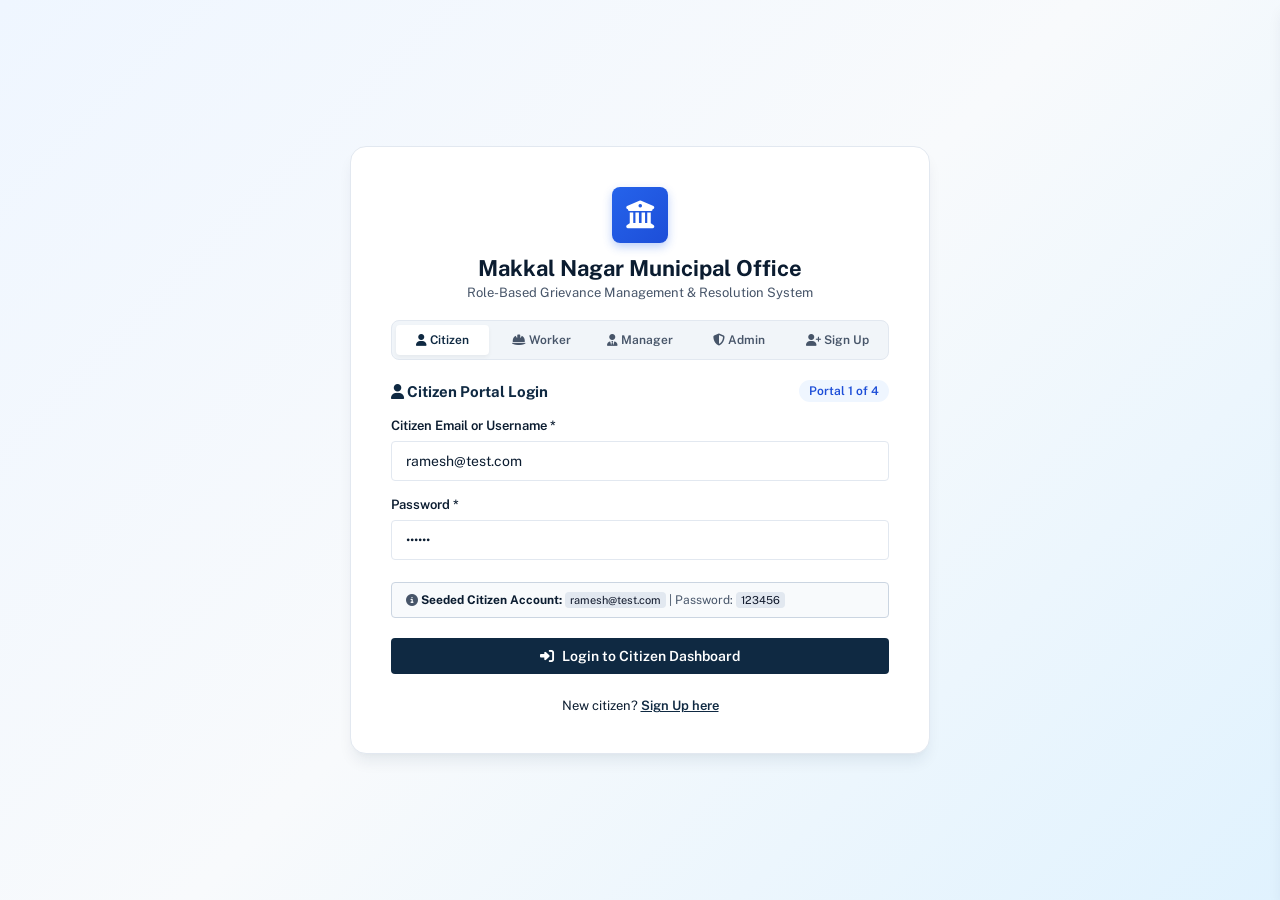
==== commit 63d7e685: "updates : add backend models, repositories, and services for grievance management portal" ====
--- a/frontend/index.html
+++ b/frontend/index.html
@@ -9,6 +9,11 @@
     <link rel="preconnect" href="https://fonts.gstatic.com" crossorigin>
     <link href="https://fonts.googleapis.com/css2?family=Inter:wght@400;500;600;700;800&display=swap" rel="stylesheet">
     <!-- FontAwesome Icons CDN -->
+    <!-- Google Fonts: Public Sans & Material Symbols Outlined (Civic Resolve Architecture) -->
+    <link rel="preconnect" href="https://fonts.googleapis.com">
+    <link rel="preconnect" href="https://fonts.gstatic.com" crossorigin>
+    <link href="https://fonts.googleapis.com/css2?family=Public+Sans:ital,wght@0,100..900;1,100..900&display=swap" rel="stylesheet">
+    <link href="https://fonts.googleapis.com/css2?family=Material+Symbols+Outlined:opsz,wght,FILL,GRAD@20..48,100..700,0..1,-50..200" rel="stylesheet">
     <link rel="stylesheet" href="https://cdnjs.cloudflare.com/ajax/libs/font-awesome/6.4.0/css/all.min.css">
     <link rel="stylesheet" href="css/style.css">
 </head>
@@ -76,8 +81,8 @@
                     <span class="badge" style="background:#eff6ff; color:#1d4ed8;">Portal 2 of 4</span>
                 </div>
                 <div class="form-group">
-                    <label class="form-label">Worker Email or Staff ID *</label>
-                    <input type="text" id="w-login-id" class="form-control" placeholder="e.g. water_staff@makkal.gov.in" value="water_staff@makkal.gov.in" required>
+                    <label class="form-label">Worker Email, Username, or Staff ID *</label>
+                    <input type="text" id="w-login-id" class="form-control" placeholder="e.g. water_staff / STF-W01 / water_staff@makkal.gov.in" value="water_staff@makkal.gov.in" required>
                 </div>
                 <div class="form-group">
                     <label class="form-label">Password *</label>
@@ -162,6 +167,37 @@
                     <input type="tel" id="c-reg-mobile" class="form-control" placeholder="e.g. 9876543210" required>
                 </div>
                 <div class="form-group">
+                    <label class="form-label" style="display: flex; justify-content: space-between; align-items: center;">
+                        <span><i class="fa-solid fa-id-card" style="color: var(--primary);"></i> Citizen Identity Verification (Aadhaar / UID) *</span>
+                        <span style="font-size: 11px; color: #059669; font-weight: 600;"><i class="fa-solid fa-shield-check"></i> Secure & Masked</span>
+                    </label>
+                    <div style="position: relative;">
+                        <input type="password" id="c-reg-identity" class="form-control"
+                               placeholder="12-digit Aadhaar / Resident UID (e.g. 2345 6789 0123)"
+                               maxlength="14" autocomplete="off" required
+                               oninput="formatAndValidateIdentityInput(this)"
+                               style="letter-spacing: 1.5px; font-family: monospace;">
+                        <button type="button" id="btn-toggle-id-mask" onclick="toggleIdentityVisibility()"
+                                style="position: absolute; right: 10px; top: 50%; transform: translateY(-50%); background: none; border: none; cursor: pointer; color: var(--text-muted); font-size: 13px;" title="Show / Hide Identity Number">
+                            <i class="fa-solid fa-eye" id="icon-toggle-id-mask"></i>
+                        </button>
+                    </div>
+                    <div id="c-reg-identity-error" style="display: none; color: #dc2626; font-size: 12px; margin-top: 4px;"></div>
+
+                    <!-- Explanation note for Requirement 2 & 9 -->
+                    <div style="background: #f0fdf4; border: 1px solid #bbf7d0; border-radius: 6px; padding: 8px 10px; margin-top: 6px; font-size: 11.5px; color: #166534; line-height: 1.45;">
+                        <div style="font-weight: 700; margin-bottom: 2px;">
+                            <i class="fa-solid fa-circle-info"></i> Why is Identity Verification Required?
+                        </div>
+                        <div>
+                            In accordance with municipal governance rules, identity verification ensures one authentic account per resident, protects grievance records from fraudulent submissions, and guarantees priority dispatch for genuine civic issues.
+                        </div>
+                        <div style="margin-top: 4px; font-size: 11px; color: #15803d; border-top: 1px dashed #86efac; padding-top: 3px;">
+                            <i class="fa-solid fa-lock"></i> <strong>Privacy Guarantee:</strong> Raw 12-digit identity numbers are never stored in plain text. A cryptographic hash is created for duplicate prevention, and your profile displays only masked format (<code>XXXX-XXXX-1234</code>) in full compliance with UIDAI privacy standards.
+                        </div>
+                    </div>
+                </div>
+                <div class="form-group">
                     <label class="form-label">Password *</label>
                     <input type="password" id="c-reg-password" class="form-control" placeholder="Min 6 characters" required>
                 </div>
@@ -223,28 +259,37 @@
             <!-- Top Header Bar -->
             <header class="top-header">
                 <div class="header-left">
+                    <div class="brand-emblem" style="width: 38px; height: 38px; font-size: 20px; border-radius: var(--radius-md); background: linear-gradient(135deg, #0F2942, #1B365D);">
+                        <i class="fa-solid fa-building-columns"></i>
+                    </div>
                     <div class="header-title-box">
-                        <h1 id="header-page-title">Municipal Administrative Portal</h1>
-                        <p id="header-page-subtitle">Government Grievance Management & Resolution System</p>
+                        <h1 id="header-page-title" style="font-size: 16px; font-weight: 700; color: var(--primary);">National Civic Grievance & Priority Resolution Portal</h1>
+                        <p id="header-page-subtitle" style="font-size: 11.5px; color: var(--text-muted);">Government of Public Administration • NC-GPRS Command Platform</p>
                     </div>
                 </div>
 
                 <div class="header-right">
+                    <!-- Active Role Indicator Pill (Stitch Component) -->
+                    <div class="stitch-role-pill-group">
+                        <span class="stitch-role-label">Active Role:</span>
+                        <span class="stitch-role-badge" id="header-role-badge">Citizen</span>
+                    </div>
+
                     <!-- Notification Bell Drawer Button -->
-                    <button class="header-icon-btn" onclick="toggleNotificationDrawer()" title="Notifications">
+                    <button class="header-icon-btn" id="notif-bell-btn" onclick="toggleNotificationDrawer()" title="Notifications & Dispatch Alerts">
                         <i class="fa-solid fa-bell"></i>
-                        <span class="notification-badge" id="noti-badge-count">3</span>
+                        <span class="notification-badge" id="noti-badge-count" style="display: none;">0</span>
                     </button>
 
                     <!-- Help Trigger -->
-                    <button class="header-icon-btn" onclick="showHelpModal()" title="Help & Support">
+                    <button class="header-icon-btn" onclick="showHelpModal()" title="Help & Support Guidelines">
                         <i class="fa-solid fa-circle-question"></i>
                     </button>
 
                     <!-- User Profile Dropdown -->
                     <div class="profile-menu-container">
                         <div class="profile-trigger" onclick="toggleProfileMenu()">
-                            <div class="user-avatar" id="header-avatar-initials" style="width: 28px; height: 28px; font-size: 12px;">U</div>
+                            <div class="user-avatar" id="header-avatar-initials" style="width: 30px; height: 30px; font-size: 12px; background: #0F2942; color: #fff;">U</div>
                             <span id="header-user-name" style="font-size: 13px; font-weight: 600;">User</span>
                             <i class="fa-solid fa-chevron-down" style="font-size: 10px; color: var(--text-muted);"></i>
                         </div>
@@ -260,6 +305,26 @@
                 </div>
             </header>
 
+            <!-- Sub-Header Bar: Breadcrumb + Live Service Level & Priority Hotline (Stitch Component) -->
+            <div class="stitch-subbar" id="app-subbar">
+                <div class="stitch-subbar-breadcrumb">
+                    <span class="material-symbols-outlined" style="font-size: 16px;">corporate_fare</span>
+                    <span>NC-GPRS Portal</span>
+                    <span class="material-symbols-outlined" style="font-size: 14px;">chevron_right</span>
+                    <span class="crumb-active" id="subbar-current-view">Central Operations</span>
+                </div>
+                <div class="stitch-subbar-actions">
+                    <div class="stitch-service-level-pill">
+                        <span class="stitch-service-level-dot"></span>
+                        <span>Public Service Level: Normal • 99.4% Uptime</span>
+                    </div>
+                    <a href="tel:18002484276" class="stitch-hotline-pill" title="National Civic Emergency Hotline">
+                        <span class="material-symbols-outlined" style="font-size: 14px;">warning</span>
+                        <span>Priority Hotline: 1800-CIVIC-SOS</span>
+                    </a>
+                </div>
+            </div>
+
             <!-- Main Content Area -->
             <main class="content-container">
 
@@ -267,73 +332,136 @@
 
                 <!-- Citizen Dashboard View -->
                 <section id="citizen-dashboard" class="page-view">
-                    <div class="page-header">
-                        <div>
-                            <h2>Good Day, <span id="citizen-welcome-name">Citizen</span> 👋</h2>
-                            <p>Here is the live status of your reported municipal complaints</p>
-                        </div>
-                        <button class="btn btn-primary" onclick="switchView('citizen-submit')">
-                            <i class="fa-solid fa-plus"></i> Submit New Complaint
-                        </button>
-                    </div>
-
-                    <!-- Personal Stats -->
-                    <div class="stats-grid">
-                        <div class="stat-card">
-                            <div class="stat-icon total"><i class="fa-solid fa-folder-open"></i></div>
-                            <div class="stat-info">
-                                <div class="stat-value" id="c-stat-total">0</div>
-                                <div class="stat-label">Total Complaints</div>
-                            </div>
-                        </div>
-                        <div class="stat-card">
-                            <div class="stat-icon pending"><i class="fa-solid fa-clock"></i></div>
-                            <div class="stat-info">
-                                <div class="stat-value" id="c-stat-pending">0</div>
-                                <div class="stat-label">Pending Action</div>
-                            </div>
-                        </div>
-                        <div class="stat-card">
-                            <div class="stat-icon progress"><i class="fa-solid fa-gears"></i></div>
-                            <div class="stat-info">
-                                <div class="stat-value" id="c-stat-progress">0</div>
-                                <div class="stat-label">In Progress</div>
-                            </div>
-                        </div>
-                        <div class="stat-card">
-                            <div class="stat-icon resolved"><i class="fa-solid fa-circle-check"></i></div>
-                            <div class="stat-info">
-                                <div class="stat-value" id="c-stat-resolved">0</div>
-                                <div class="stat-label">Resolved</div>
-                            </div>
-                        </div>
-                    </div>
-
-                    <!-- Citizen Complaints Table -->
+                    <!-- Stitch Hero Welcome Banner -->
+                    <div class="stitch-hero-banner" id="citizen-hero-banner">
+                        <div class="stitch-hero-flex">
+                            <div>
+                                <div class="stitch-hero-tag">
+                                    <span class="stitch-service-level-dot" style="background: #93c5fd;"></span>
+                                    <span>Citizen Redressal Gateway • Ward 42</span>
+                                </div>
+                                <h1 class="stitch-hero-title">Welcome, <span id="citizen-welcome-name">Citizen</span></h1>
+                                <div class="stitch-hero-meta">
+                                    <span class="stitch-hero-meta-chip">
+                                        <span class="material-symbols-outlined" style="font-size: 14px;">verified_user</span>
+                                        <span id="citizen-cit-id">CIT-88214</span>
+                                    </span>
+                                    <span>•</span>
+                                    <span>Registered Mobile: <strong id="citizen-mobile-display">+91 98765 43210</strong></span>
+                                    <span>•</span>
+                                    <span style="color: #93c5fd; font-weight: 600;"><i class="fa-solid fa-shield-check"></i> Aadhaar Linked & Verified</span>
+                                </div>
+                            </div>
+                            <div class="stitch-hero-actions">
+                                <div class="stitch-token-search">
+                                    <span class="material-symbols-outlined search-icon">search</span>
+                                    <input type="text" id="citizen-quick-token-search" placeholder="Track Token (e.g. #GRV-2026-0001)" oninput="handleCitizenTokenSearch(this.value)">
+                                </div>
+                                <button type="button" class="btn btn-primary" onclick="switchView('citizen-submit')" style="background: #ffffff; color: #0F2942; border: none; font-weight: 700; box-shadow: var(--shadow-card);">
+                                    <span class="material-symbols-outlined" style="font-size: 18px;">add_circle</span>
+                                    <span>New Complain</span>
+                                </button>
+                            </div>
+                        </div>
+                    </div>
+
+                    <!-- Personal Stats - Stitch KPI Cards with Colored Vertical Accent Strips -->
+                    <div class="stitch-kpi-grid">
+                        <div class="stitch-kpi-card accent-navy">
+                            <div class="stitch-kpi-header">
+                                <span class="stitch-kpi-label">Total Grievances</span>
+                                <div class="stitch-kpi-icon"><i class="fa-solid fa-folder-open"></i></div>
+                            </div>
+                            <div class="stitch-kpi-value" id="c-stat-total">0</div>
+                            <div class="stitch-kpi-footer">
+                                <span><i class="fa-solid fa-clock-rotate-left"></i> Lifetime submissions</span>
+                                <span>100% Tracked</span>
+                            </div>
+                        </div>
+                        <div class="stitch-kpi-card accent-amber">
+                            <div class="stitch-kpi-header">
+                                <span class="stitch-kpi-label">Pending Review</span>
+                                <div class="stitch-kpi-icon" style="color: #d97706; background: #fef3c7;"><i class="fa-solid fa-hourglass-start"></i></div>
+                            </div>
+                            <div class="stitch-kpi-value" id="c-stat-pending">0</div>
+                            <div class="stitch-kpi-footer">
+                                <span><i class="fa-solid fa-shield-halved"></i> Under scrutiny</span>
+                                <span class="font-data-mono">SLA &lt; 24h</span>
+                            </div>
+                        </div>
+                        <div class="stitch-kpi-card accent-blue">
+                            <div class="stitch-kpi-header">
+                                <span class="stitch-kpi-label">In Progress</span>
+                                <div class="stitch-kpi-icon" style="color: #2563eb; background: #eff6ff;"><i class="fa-solid fa-screwdriver-wrench"></i></div>
+                            </div>
+                            <div class="stitch-kpi-value" id="c-stat-progress">0</div>
+                            <div class="stitch-kpi-footer">
+                                <span><i class="fa-solid fa-person-digging"></i> Field crew active</span>
+                                <span>Dispatched</span>
+                            </div>
+                        </div>
+                        <div class="stitch-kpi-card accent-green">
+                            <div class="stitch-kpi-header">
+                                <span class="stitch-kpi-label">Resolved & Closed</span>
+                                <div class="stitch-kpi-icon" style="color: #16a34a; background: #dcfce7;"><i class="fa-solid fa-circle-check"></i></div>
+                            </div>
+                            <div class="stitch-kpi-value" id="c-stat-resolved">0</div>
+                            <div class="stitch-kpi-footer">
+                                <span><i class="fa-solid fa-award"></i> Verified signoff</span>
+                                <span>Avg 48h</span>
+                            </div>
+                        </div>
+                    </div>
+
+                    <!-- Complaints Table & Management -->
                     <div class="content-card">
-                        <div class="card-title-bar">
-                            <h3>My Submitted Grievances</h3>
-                        </div>
-                        <div class="table-responsive">
-                            <table class="custom-table">
-                                <thead>
-                                    <tr>
-                                        <th>Complaint ID</th>
-                                        <th>Category</th>
-                                        <th>Location</th>
-                                        <th>Priority</th>
-                                        <th>Department</th>
-                                        <th>Status</th>
-                                        <th>Submitted Date</th>
-                                        <th>Action</th>
-                                    </tr>
-                                </thead>
-                                <tbody id="citizen-complaints-tbody">
-                                    <!-- Populated dynamically -->
-                                </tbody>
-                            </table>
-                        </div>
-                    </div>
+                            <div class="card-title-bar" style="display: flex; justify-content: space-between; align-items: flex-start; flex-wrap: wrap; gap: 12px; margin-bottom: 16px;">
+                                <div>
+                                    <h3 style="font-size: 18px; font-weight: 700; color: var(--primary); margin: 0;">My Complaints & Grievance History</h3>
+                                    <p style="font-size: 12.5px; color: var(--text-muted); margin: 2px 0 0 0;">Review status updates and official resolution transcripts.</p>
+                                </div>
+                                <div style="display: flex; gap: 8px;">
+                                    <button type="button" class="btn btn-secondary btn-sm" onclick="loadCitizenDashboard()" title="Refresh Complaints">
+                                        <i class="fa-solid fa-arrow-rotate-right"></i> Refresh
+                                    </button>
+                                </div>
+                            </div>
+
+                            <!-- Filter Tabs Toolbar -->
+                            <div style="background: var(--surface-container-low); padding: 8px 12px; border-radius: var(--radius-md); margin-bottom: 16px; display: flex; flex-wrap: wrap; align-items: center; justify-content: space-between; gap: 10px;">
+                                <div class="stitch-filter-tabs">
+                                    <button type="button" class="stitch-filter-tab active" id="c-tab-all" onclick="filterCitizenTable('ALL')">All (<span id="c-tab-all-cnt">0</span>)</button>
+                                    <button type="button" class="stitch-filter-tab" id="c-tab-pending" onclick="filterCitizenTable('PENDING')">Pending (<span id="c-tab-pending-cnt">0</span>)</button>
+                                    <button type="button" class="stitch-filter-tab" id="c-tab-progress" onclick="filterCitizenTable('IN_PROGRESS')">In Progress (<span id="c-tab-progress-cnt">0</span>)</button>
+                                    <button type="button" class="stitch-filter-tab" id="c-tab-resolved" onclick="filterCitizenTable('RESOLVED')">Resolved (<span id="c-tab-resolved-cnt">0</span>)</button>
+                                </div>
+                                <div style="position: relative; width: 220px;">
+                                    <i class="fa-solid fa-filter" style="position: absolute; left: 10px; top: 50%; transform: translateY(-50%); color: var(--text-muted); font-size: 12px;"></i>
+                                    <input type="text" id="c-table-keyword-filter" class="form-control" style="padding: 6px 10px 6px 30px; font-size: 12.5px; height: 32px;" placeholder="Filter by keyword..." oninput="handleCitizenKeywordFilter(this.value)">
+                                </div>
+                            </div>
+
+                            <!-- Table -->
+                            <div class="table-responsive">
+                                <table class="custom-table">
+                                    <thead>
+                                        <tr>
+                                            <th>Token ID</th>
+                                            <th>Category</th>
+                                            <th>Location</th>
+                                            <th>Priority</th>
+                                            <th>Department</th>
+                                            <th>Status</th>
+                                            <th>Submitted Date</th>
+                                            <th style="text-align: right;">Action</th>
+                                        </tr>
+                                    </thead>
+                                    <tbody id="citizen-complaints-tbody">
+                                        <!-- Populated dynamically -->
+                                    </tbody>
+                                </table>
+                            </div>
+                        </div>
                 </section>
 
                 <!-- Citizen Multi-Step Registration Wizard View -->
@@ -366,7 +494,7 @@
                             </div>
                         </div>
 
-                        <form id="wizard-form" onsubmit="handleWizardSubmit(event)">
+                        <form id="wizard-form" onsubmit="handleWizardSubmit(event)" novalidate>
                             <!-- Pane 1: Citizen Info -->
                             <div class="wizard-pane active" id="w-pane-1">
                                 <h3 style="font-size: 16px; margin-bottom: 16px; color: var(--primary);">Step 1: Contact Verification</h3>
@@ -396,13 +524,13 @@
                                 <h3 style="font-size: 16px; margin-bottom: 16px; color: var(--primary);">Step 2: Complaint Specifics</h3>
                                 <div class="form-grid">
                                     <div class="form-group full-width">
-                                        <label class="form-label">Complaint Title *</label>
-                                        <input type="text" id="w-title" class="form-control" placeholder="Brief summary, e.g. Drinking water pipeline leak" required>
+                                        <label class="form-label">Complaint Title</label>
+                                        <input type="text" id="w-title" class="form-control" placeholder="Brief summary, e.g. Drinking water pipeline leak">
                                     </div>
 
                                     <div class="form-group">
                                         <label class="form-label">Complaint Category *</label>
-                                        <select id="w-category" class="form-control" required>
+                                        <select id="w-category" class="form-control">
                                             <option value="">Select Category...</option>
                                             <option value="Water Supply">Water Supply</option>
                                             <option value="Roads">Roads</option>
@@ -413,7 +541,7 @@
 
                                     <div class="form-group">
                                         <label class="form-label">Municipal Area (Makkal Nagar Zones) *</label>
-                                        <select id="w-location" class="form-control" required>
+                                        <select id="w-location" class="form-control">
                                             <option value="">Select Canonical Location...</option>
                                             <option value="Central Market">Central Market</option>
                                             <option value="North Street">North Street</option>
@@ -425,13 +553,13 @@
 
                                     <div class="form-group">
                                         <label class="form-label">Number of Affected People *</label>
-                                        <input type="number" id="w-affected" class="form-control" min="1" value="15" placeholder="e.g. 50" required>
+                                        <input type="number" id="w-affected" class="form-control" min="1" value="15" placeholder="e.g. 50">
                                     </div>
 
                                     <!-- Exact GPS Coordinates Component -->
                                     <div class="form-group full-width" style="background: var(--bg-surface-secondary); padding: 16px; border-radius: var(--radius-md); border: 1px solid var(--border-color); margin-top: 4px;">
                                         <div style="display: flex; justify-content: space-between; align-items: center; flex-wrap: wrap; gap: 10px;">
-                                            <div>
+                                             <div>
                                                 <label class="form-label" style="margin-bottom: 2px;">
                                                     <i class="fa-solid fa-location-crosshairs" style="color: var(--primary);"></i> Exact GPS Coordinates (Optional)
                                                 </label>
@@ -453,7 +581,7 @@
 
                                     <div class="form-group full-width">
                                         <label class="form-label">Detailed Problem Description *</label>
-                                        <textarea id="w-description" class="form-control" placeholder="Describe the factual problem, water contamination, crater on road, or waste overflow..." required></textarea>
+                                        <textarea id="w-description" class="form-control" placeholder="Describe the factual problem, water contamination, crater on road, or waste overflow..."></textarea>
                                     </div>
                                 </div>
                                 <div style="margin-top: 24px; display: flex; justify-content: space-between;">
@@ -461,19 +589,25 @@
                                         <i class="fa-solid fa-arrow-left"></i> Back
                                     </button>
                                     <button type="button" class="btn btn-primary" onclick="nextWizardStep(3)">
-                                        Next: Evidence <i class="fa-solid fa-arrow-right"></i>
+                                        Next: Photo Evidence <i class="fa-solid fa-arrow-right"></i>
                                     </button>
                                 </div>
                             </div>
 
                             <!-- Pane 3: Evidence & Upload -->
                             <div class="wizard-pane" id="w-pane-3">
-                                <h3 style="font-size: 16px; margin-bottom: 16px; color: var(--primary);">Step 3: Attach Photos / Documents</h3>
+                                <h3 style="font-size: 16px; margin-bottom: 16px; color: var(--primary);">Step 3: Attach Photo Evidence</h3>
                                 <div class="form-group full-width">
-                                    <label class="form-label">Upload Photo Evidence (Optional)</label>
-                                    <input type="file" id="w-file-input" class="form-control" accept="image/*,.pdf" onchange="previewFile(event)">
+                                    <label class="form-label" style="display: flex; justify-content: space-between; align-items: center;">
+                                        <span>Upload Photo Evidence <span style="font-size: 12px; color: var(--text-muted); font-weight: normal;">(Recommended for fast field inspection)</span></span>
+                                        <span style="font-size: 12px; color: var(--text-muted); font-weight: normal;">Supported: JPG, PNG, WEBP</span>
+                                    </label>
+                                    <input type="file" id="w-file-input" class="form-control" accept="image/*" onchange="previewFile(event)" style="padding: 8px;">
+                                    <p style="font-size: 12px; color: var(--text-muted); margin: 6px 0 0 0;">
+                                        <i class="fa-solid fa-camera"></i> An actual photograph of the grievance helps field teams verify and resolve the issue quickly.
+                                    </p>
                                     <div id="file-preview-box" style="margin-top: 12px; font-size: 13px; color: var(--text-muted);">
-                                        No file attached.
+                                        No image attached yet.
                                     </div>
                                 </div>
 
@@ -482,7 +616,7 @@
                                         <i class="fa-solid fa-shield-halved" style="color: var(--primary);"></i> Municipal Triage Process
                                     </h4>
                                     <p style="font-size: 12px; color: var(--text-muted); margin: 0;">
-                                        All submitted complaints are registered as unassessed and reviewed by authorized municipal managers who conduct an objective risk assessment before routing to field teams.
+                                        All submitted complaints are registered with mandatory photo evidence and reviewed by authorized municipal managers who conduct an objective risk assessment before routing to field teams.
                                     </p>
                                 </div>
 
@@ -523,13 +657,28 @@
 
                 <!-- ------------------- DEPARTMENT WORKER PORTAL VIEW ------------------- -->
                 <section id="worker-dashboard" class="page-view">
-                    <div class="page-header">
-                        <div>
-                            <h2>Field Worker Operational Console 👷</h2>
-                            <p>Assigned Municipal Department: <span class="locked-badge" id="worker-dept-badge"><i class="fa-solid fa-lock"></i> Water Supply</span> | Worker: <strong id="worker-name-display">-</strong></p>
-                        </div>
-                        <div>
-                            <button class="btn btn-secondary" onclick="loadWorkerDashboard()"><i class="fa-solid fa-arrows-rotate"></i> Refresh Workload</button>
+                    <!-- Stitch Workforce Operational Status Strip -->
+                    <div class="stitch-hero-banner" id="worker-hero-banner" style="background: linear-gradient(135deg, #0F2942 0%, #1A365D 60%, #20416E 100%);">
+                        <div class="stitch-hero-flex">
+                            <div>
+                                <div class="stitch-hero-tag">
+                                    <span class="stitch-service-level-dot" style="background: #10b981;"></span>
+                                    <span>Field Dispatch Command • Section 12-B Civic Operations</span>
+                                </div>
+                                <h1 class="stitch-hero-title">Field Worker Operational Console 👷</h1>
+                                <div class="stitch-hero-meta">
+                                    <span>Department: <span class="locked-badge" id="worker-dept-badge" style="background: rgba(255,255,255,0.18); border-color: rgba(255,255,255,0.3); color: #fff;"><i class="fa-solid fa-lock"></i> Water Supply</span></span>
+                                    <span>•</span>
+                                    <span>Worker Officer: <strong id="worker-name-display" style="color: #fff;">-</strong></span>
+                                    <span>•</span>
+                                    <span class="stitch-badge stitch-badge-resolved" style="background: rgba(22, 163, 74, 0.25); border: 1px solid #16a34a; color: #a7f3d0;"><span class="stitch-badge-dot" style="background: #10b981;"></span> On Duty / Deployed</span>
+                                </div>
+                            </div>
+                            <div class="stitch-hero-actions">
+                                <button class="btn btn-secondary btn-sm" onclick="loadWorkerDashboard()" style="background: rgba(255,255,255,0.18); color: #fff; border: 1px solid rgba(255,255,255,0.3);" title="Refresh Workload">
+                                    <span class="material-symbols-outlined" style="font-size: 16px;">refresh</span> Refresh Workload
+                                </button>
+                            </div>
                         </div>
                     </div>
 
@@ -594,13 +743,30 @@
 
                 <!-- ------------------- MANAGER PORTAL VIEW ------------------- -->
                 <section id="manager-dashboard" class="page-view">
-                    <div class="page-header">
-                        <div>
-                            <h2>Municipal Grievance Triage & Routing Console 📋</h2>
-                            <p>Review new citizen submissions, route to departments, manage waiting queues & confirm duplicates</p>
-                        </div>
-                        <div>
-                            <button class="btn btn-secondary" onclick="loadManagerDashboard()"><i class="fa-solid fa-arrows-rotate"></i> Refresh Triage</button>
+                    <!-- Stitch Zone Desk Allocation Console Header Banner -->
+                    <div class="stitch-hero-banner" id="manager-hero-banner" style="background: linear-gradient(135deg, #0F2942 0%, #1e3a5f 60%, #2c4c77 100%);">
+                        <div class="stitch-hero-flex">
+                            <div>
+                                <div class="stitch-hero-tag">
+                                    <span class="stitch-service-level-dot" style="background: #f59e0b;"></span>
+                                    <span>Municipal Operations • Department Allocation Console</span>
+                                </div>
+                                <h1 class="stitch-hero-title">Grievance Triage & Inter-Department Routing 📋</h1>
+                                <p style="font-size: 13.5px; opacity: 0.9; margin: 4px 0 0 0; max-width: 680px;">
+                                    Triage citizen submissions, enforce departmental capacity quotas, monitor unassigned queues, and resolve duplicate grievance candidates.
+                                </p>
+                            </div>
+                            <div class="stitch-hero-actions">
+                                <div style="display: flex; align-items: center; gap: 8px;">
+                                    <div class="stitch-service-level-pill" style="background: rgba(255,255,255,0.15); color: #fff;">
+                                        <span class="stitch-service-level-dot" style="background: #f59e0b;"></span>
+                                        <span>Capacity Queue: Active</span>
+                                    </div>
+                                    <button class="btn btn-secondary btn-sm" onclick="loadManagerDashboard()" style="background: rgba(255,255,255,0.18); color: #fff; border: 1px solid rgba(255,255,255,0.3);" title="Refresh Triage Data">
+                                        <span class="material-symbols-outlined" style="font-size: 16px;">refresh</span> Refresh
+                                    </button>
+                                </div>
+                            </div>
                         </div>
                     </div>
 
@@ -709,44 +875,89 @@
 
                 <!-- ------------------- ADMINISTRATOR PORTAL VIEW ------------------- -->
                 <section id="admin-dashboard" class="page-view">
-                    <div class="page-header">
-                        <div>
-                            <h2>Municipal Governance & Administration Portal 🛡️</h2>
-                            <p>System-wide oversight, department worker lifecycle, capacity provisioning & master audits</p>
-                        </div>
-                        <div>
-                            <button class="btn btn-primary" onclick="openAddWorkerModal()"><i class="fa-solid fa-user-plus"></i> Add New Department Worker</button>
-                        </div>
-                    </div>
-
-                    <!-- Admin Global Overview Stats -->
-                    <div class="stats-grid">
-                        <div class="stat-card">
-                            <div class="stat-icon total"><i class="fa-solid fa-city"></i></div>
-                            <div class="stat-info">
-                                <div class="stat-value" id="adm-stat-complaints">0</div>
-                                <div class="stat-label">Total Municipal Complaints</div>
-                            </div>
-                        </div>
-                        <div class="stat-card">
-                            <div class="stat-icon progress"><i class="fa-solid fa-people-carry-box"></i></div>
-                            <div class="stat-info">
-                                <div class="stat-value" id="adm-stat-workers">0</div>
-                                <div class="stat-label">Active Field Workers</div>
-                            </div>
-                        </div>
-                        <div class="stat-card">
-                            <div class="stat-icon pending"><i class="fa-solid fa-sliders"></i></div>
-                            <div class="stat-info">
-                                <div class="stat-value" id="adm-stat-capacity">4 Core</div>
-                                <div class="stat-label">Operational Departments</div>
-                            </div>
-                        </div>
-                        <div class="stat-card">
-                            <div class="stat-icon resolved"><i class="fa-solid fa-circle-check"></i></div>
-                            <div class="stat-info">
-                                <div class="stat-value" id="adm-stat-resolved">0</div>
-                                <div class="stat-label">Resolved Civic Cases</div>
+                    <!-- Stitch Admin Command Center Hero Banner -->
+                    <div class="stitch-hero-banner" id="admin-hero-banner" style="background: linear-gradient(135deg, #0F2942 0%, #173656 60%, #1e446d 100%);">
+                        <div class="stitch-hero-flex">
+                            <div>
+                                <div class="stitch-hero-tag">
+                                    <span class="stitch-service-level-dot" style="background: #60a5fa;"></span>
+                                    <span>Central Operations Command • Municipal Jurisdiction</span>
+                                </div>
+                                <h1 class="stitch-hero-title">Municipal Administration & Control Center 🛡️</h1>
+                                <p style="font-size: 13.5px; opacity: 0.9; margin: 4px 0 0 0; max-width: 680px;">
+                                    Unified civic governance, high-impact emergency grievance triage, departmental worker lifecycle & registered citizen administration.
+                                </p>
+                            </div>
+                            
+                        </div>
+                    </div>
+
+                    <!-- Admin 6-Card KPI Grid (Civic Resolve Specifications) -->
+                    <div class="stitch-kpi-grid" style="grid-template-columns: repeat(auto-fit, minmax(180px, 1fr));">
+                        <div class="stitch-kpi-card accent-navy">
+                            <div class="stitch-kpi-header">
+                                <span class="stitch-kpi-label">Total Received</span>
+                                <div class="stitch-kpi-icon"><i class="fa-solid fa-city"></i></div>
+                            </div>
+                            <div class="stitch-kpi-value" id="adm-stat-complaints">0</div>
+                            <div class="stitch-kpi-footer">
+                                <span><i class="fa-solid fa-database"></i> Master Registry</span>
+                                <span>All Wards</span>
+                            </div>
+                        </div>
+                        <div class="stitch-kpi-card accent-red">
+                            <div class="stitch-kpi-header">
+                                <span class="stitch-kpi-label">Pending Action</span>
+                                <div class="stitch-kpi-icon" style="color: #dc2626; background: #fee2e2;"><i class="fa-solid fa-triangle-exclamation"></i></div>
+                            </div>
+                            <div class="stitch-kpi-value" id="adm-stat-pending">0</div>
+                            <div class="stitch-kpi-footer">
+                                <span><i class="fa-solid fa-bullhorn"></i> Requires Dispatch</span>
+                                <span class="stitch-badge stitch-badge-urgent" style="font-size: 9px; padding: 1px 6px;">Urgent</span>
+                            </div>
+                        </div>
+                        <div class="stitch-kpi-card accent-blue">
+                            <div class="stitch-kpi-header">
+                                <span class="stitch-kpi-label">Field Mobilized</span>
+                                <div class="stitch-kpi-icon" style="color: #2563eb; background: #eff6ff;"><i class="fa-solid fa-helmet-safety"></i></div>
+                            </div>
+                            <div class="stitch-kpi-value" id="adm-stat-progress">0</div>
+                            <div class="stitch-kpi-footer">
+                                <span><i class="fa-solid fa-wrench"></i> In-Progress Ops</span>
+                                <span>Active Squads</span>
+                            </div>
+                        </div>
+                        <div class="stitch-kpi-card accent-green">
+                            <div class="stitch-kpi-header">
+                                <span class="stitch-kpi-label">Resolved Cases</span>
+                                <div class="stitch-kpi-icon" style="color: #16a34a; background: #dcfce7;"><i class="fa-solid fa-circle-check"></i></div>
+                            </div>
+                            <div class="stitch-kpi-value" id="adm-stat-resolved">0</div>
+                            <div class="stitch-kpi-footer">
+                                <span><i class="fa-solid fa-medal"></i> SLA Compliant</span>
+                                <span id="adm-compliance-rate">94.8%</span>
+                            </div>
+                        </div>
+                        <div class="stitch-kpi-card accent-blue">
+                            <div class="stitch-kpi-header">
+                                <span class="stitch-kpi-label">Citizen Registry</span>
+                                <div class="stitch-kpi-icon" style="color: #465f88; background: #e5eeff;"><i class="fa-solid fa-users"></i></div>
+                            </div>
+                            <div class="stitch-kpi-value" id="adm-stat-citizens">0</div>
+                            <div class="stitch-kpi-footer">
+                                <span><i class="fa-solid fa-id-card"></i> Digital ID Verified</span>
+                                <span>Aadhaar</span>
+                            </div>
+                        </div>
+                        <div class="stitch-kpi-card accent-navy">
+                            <div class="stitch-kpi-header">
+                                <span class="stitch-kpi-label">Municipal Squad</span>
+                                <div class="stitch-kpi-icon" style="color: #0F2942; background: #eff4ff;"><i class="fa-solid fa-people-carry-box"></i></div>
+                            </div>
+                            <div class="stitch-kpi-value" id="adm-stat-workers">0</div>
+                            <div class="stitch-kpi-footer">
+                                <span><i class="fa-solid fa-briefcase"></i> Active Personnel</span>
+                                <span>Roster Active</span>
                             </div>
                         </div>
                     </div>
@@ -754,6 +965,7 @@
                     <!-- Sub-Tabs for Admin Workflow -->
                     <div class="subtab-nav">
                         <button class="subtab-btn active" id="btn-adm-workers" onclick="switchAdminSubtab('workers')"><i class="fa-solid fa-users-gear"></i> Manage Department Workers</button>
+                        <button class="subtab-btn" id="btn-adm-citizens" onclick="switchAdminSubtab('citizens')"><i class="fa-solid fa-address-book"></i> Registered Citizens</button>
                         <button class="subtab-btn" id="btn-adm-capacity" onclick="switchAdminSubtab('capacity')"><i class="fa-solid fa-sliders"></i> Department Capacity Settings</button>
                         <button class="subtab-btn" id="btn-adm-audit" onclick="switchAdminSubtab('audit')"><i class="fa-solid fa-file-shield"></i> System Activity & Audit Report</button>
                     </div>
@@ -761,20 +973,58 @@
                     <!-- Admin Subtab 1: Worker Management -->
                     <div class="subtab-content active" id="adm-tab-workers">
                         <div class="content-card">
-                            <div class="card-title-bar">
-                                <h3><i class="fa-solid fa-users"></i> Department Field Workers Directory</h3>
-                                <button class="btn btn-primary btn-sm" onclick="openAddWorkerModal()"><i class="fa-solid fa-user-plus"></i> Add Worker</button>
-                            </div>
+                            <div class="card-title-bar" style="display: flex; justify-content: space-between; align-items: center; flex-wrap: wrap; gap: 10px;">
+                                <div>
+                                    <h3 style="margin: 0;"><i class="fa-solid fa-users"></i> Department Field Workers Directory</h3>
+                                    <span style="font-size: 12px; color: var(--text-muted);" id="adm-workers-count-summary">Managing municipal field staff and departmental workforce</span>
+                                </div>
+                                <div style="display: flex; gap: 8px;">
+                                    <button class="btn btn-secondary btn-sm" onclick="openAddWorkerModal('multi')" title="Add multiple department workers in batch">
+                                        <i class="fa-solid fa-users-plus"></i> Add Multiple Workers
+                                    </button>
+                                    <button class="btn btn-primary btn-sm" onclick="openAddWorkerModal('single')" title="Add single department worker">
+                                        <i class="fa-solid fa-user-plus"></i> Add Worker
+                                    </button>
+                                </div>
+                            </div>
+
+                            <!-- Search & Filter Controls -->
+                            <div class="toolbar" style="margin: 14px 0 16px 0; display: flex; gap: 10px; flex-wrap: wrap; align-items: center;">
+                                <div class="search-box" style="flex: 1; min-width: 240px; position: relative;">
+                                    <i class="fa-solid fa-magnifying-glass" style="position: absolute; left: 12px; top: 50%; transform: translateY(-50%); color: var(--text-muted);"></i>
+                                    <input type="text" id="adm-worker-search" class="form-control" style="padding-left: 36px; width: 100%;" placeholder="Search by Worker ID, Name, Username, Email, Mobile..." oninput="handleWorkerFilterChange()">
+                                </div>
+                                <div class="filter-group" style="display: flex; gap: 8px; flex-wrap: wrap;">
+                                    <select id="adm-worker-dept-filter" class="form-control" style="min-width: 170px;" onchange="handleWorkerFilterChange()">
+                                        <option value="">All Departments</option>
+                                        <option value="Water Department">Water Supply Department</option>
+                                        <option value="Roads Department">Roads Department</option>
+                                        <option value="Waste Management Department">Waste Management Department</option>
+                                        <option value="Streetlight Department">Streetlight Maintenance</option>
+                                        <option value="General Administration">General Administration</option>
+                                    </select>
+                                    <select id="adm-worker-status-filter" class="form-control" style="min-width: 130px;" onchange="handleWorkerFilterChange()">
+                                        <option value="">All Statuses</option>
+                                        <option value="active">Active Only</option>
+                                        <option value="deactivated">Deactivated Only</option>
+                                    </select>
+                                    <button class="btn btn-secondary btn-sm" onclick="resetWorkerFilters()" title="Reset Filters">
+                                        <i class="fa-solid fa-arrow-rotate-left"></i> Reset
+                                    </button>
+                                </div>
+                            </div>
+
                             <div class="table-responsive">
-                                <table class="custom-table">
+                                <table class="custom-table" id="adm-workers-table">
                                     <thead>
                                         <tr>
                                             <th>Worker ID</th>
-                                            <th>Officer Name</th>
-                                            <th>Email / Username</th>
-                                            <th>Mobile</th>
+                                            <th>Worker Name</th>
+                                            <th>Username</th>
+                                            <th>Email</th>
+                                            <th>Mobile Number</th>
                                             <th>Assigned Department</th>
-                                            <th>Status</th>
+                                            <th>Account Status</th>
                                             <th>Admin Actions</th>
                                         </tr>
                                     </thead>
@@ -782,6 +1032,101 @@
                                         <!-- Populated dynamically -->
                                     </tbody>
                                 </table>
+                            </div>
+                        </div>
+                    </div>
+
+                    <!-- Admin Subtab: Registered Citizens Management -->
+                    <div class="subtab-content" id="adm-tab-citizens">
+                        <div class="content-card">
+                            <div class="card-title-bar" style="display: flex; justify-content: space-between; align-items: center; flex-wrap: wrap; gap: 10px;">
+                                <div>
+                                    <h3 style="margin: 0;"><i class="fa-solid fa-address-book"></i> Registered Citizens Directory</h3>
+                                    <p style="margin: 3px 0 0; font-size: 13px; color: var(--text-muted);">
+                                        Comprehensive directory of registered citizens, civic accounts & grievance participation
+                                    </p>
+                                </div>
+                                <div style="display: flex; gap: 8px;">
+                                    <button class="btn btn-secondary" onclick="loadAdminCitizens(true)">
+                                        <i class="fa-solid fa-arrows-rotate"></i> Refresh List
+                                    </button>
+                                </div>
+                            </div>
+
+                            <!-- Search, Filter & Controls Toolbar -->
+                            <div class="toolbar-filter-grid" style="display: grid; grid-template-columns: 2fr 1fr auto; gap: 12px; margin: 15px 0 20px;">
+                                <div class="search-box" style="position: relative;">
+                                    <i class="fa-solid fa-magnifying-glass" style="position: absolute; left: 12px; top: 50%; transform: translateY(-50%); color: var(--text-muted);"></i>
+                                    <input type="text" id="adm-citizen-search" class="form-control" style="padding-left: 36px;"
+                                           placeholder="Search by Name, Username, Mobile, or Citizen ID..." oninput="handleCitizenFilterChange()">
+                                </div>
+                                <div>
+                                    <select id="adm-citizen-status-filter" class="form-control" onchange="handleCitizenFilterChange()">
+                                        <option value="ALL">All Account Statuses</option>
+                                        <option value="ACTIVE">Active Accounts Only</option>
+                                        <option value="INACTIVE">Inactive Accounts Only</option>
+                                    </select>
+                                </div>
+                                <div>
+                                    <button class="btn btn-secondary" onclick="resetCitizenFilters()" title="Reset all filters">
+                                        <i class="fa-solid fa-arrow-rotate-left"></i> Reset
+                                    </button>
+                                </div>
+                            </div>
+
+                            <!-- Table Container with Horizontal and Vertical Scrolling -->
+                            <div class="citizens-table-container">
+                                <table class="citizens-directory-table data-table" id="adm-citizens-table">
+                                    <colgroup>
+                                        <col class="col-citizen-id" style="width: 130px;">
+                                        <col class="col-citizen-name" style="width: 180px;">
+                                        <col class="col-username" style="width: 180px;">
+                                        <col class="col-email" style="width: 260px;">
+                                        <col class="col-mobile" style="width: 140px;">
+                                        <col class="col-aadhaar" style="width: 130px;">
+                                        <col class="col-date" style="width: 140px;">
+                                        <col class="col-status" style="width: 120px;">
+                                        <col class="col-action" style="width: 130px;">
+                                    </colgroup>
+                                    <thead>
+                                        <tr>
+                                            <th class="col-citizen-id">Citizen ID</th>
+                                            <th class="col-citizen-name">Citizen Name</th>
+                                            <th class="col-username">Username</th>
+                                            <th class="col-email">Email Address</th>
+                                            <th class="col-mobile">Mobile Number</th>
+                                            <th class="col-aadhaar">Masked Aadhaar</th>
+                                            <th class="col-date">Registration Date</th>
+                                            <th class="col-status">Account Status</th>
+                                            <th class="col-action" style="text-align: center;">Action</th>
+                                        </tr>
+                                    </thead>
+                                    <tbody id="adm-citizens-tbody">
+                                        <!-- Rendered dynamically -->
+                                    </tbody>
+                                </table>
+                            </div>
+                            <!-- Pagination Controls -->
+                            <div class="pagination-bar" id="adm-citizen-pagination" style="display: flex; justify-content: space-between; align-items: center; margin-top: 16px; padding-top: 12px; border-top: 1px solid var(--border-color); flex-wrap: wrap; gap: 10px;">
+                                <div style="display: flex; align-items: center; gap: 10px; font-size: 13px; color: var(--text-muted);">
+                                    <span>Rows per page:</span>
+                                    <select id="adm-citizen-page-size" class="form-control" style="width: auto; padding: 4px 8px; font-size: 13px;" onchange="setCitizenPageSize(this.value)">
+                                        <option value="5">5</option>
+                                        <option value="10" selected>10</option>
+                                        <option value="25">25</option>
+                                        <option value="50">50</option>
+                                    </select>
+                                    <span id="adm-citizen-page-info">Showing 0 of 0</span>
+                                </div>
+                                <div style="display: flex; gap: 6px; align-items: center;">
+                                    <button class="btn btn-secondary btn-sm" id="btn-citizen-prev" onclick="changeCitizenPage(-1)" disabled>
+                                        <i class="fa-solid fa-chevron-left"></i> Previous
+                                    </button>
+                                    <span id="adm-citizen-page-current" style="font-size: 13px; font-weight: 600; padding: 0 8px;">Page 1</span>
+                                    <button class="btn btn-secondary btn-sm" id="btn-citizen-next" onclick="changeCitizenPage(1)" disabled>
+                                        Next <i class="fa-solid fa-chevron-right"></i>
+                                    </button>
+                                </div>
                             </div>
                         </div>
                     </div>
@@ -1051,9 +1396,25 @@
     <!-- 3. SLIDE-OUT NOTIFICATION DRAWER -->
     <div class="notification-drawer-overlay" id="noti-drawer-overlay" onclick="toggleNotificationDrawer()"></div>
     <aside class="notification-drawer" id="noti-drawer">
-        <div class="drawer-header">
-            <h3 style="font-size: 16px; font-weight: 700;"><i class="fa-solid fa-bell"></i> Notifications Center</h3>
-            <button class="close-btn" onclick="toggleNotificationDrawer()"><i class="fa-solid fa-xmark"></i></button>
+        <div class="drawer-header" style="display: flex; flex-direction: column; gap: 8px; padding: 16px 20px; border-bottom: 1px solid var(--border-color);">
+            <div style="display: flex; justify-content: space-between; align-items: center; width: 100%;">
+                <div style="display: flex; align-items: center; gap: 8px;">
+                    <h3 style="font-size: 16px; font-weight: 700; margin: 0;"><i class="fa-solid fa-bell"></i> Notifications</h3>
+                    <span id="drawer-unread-count-badge" class="badge" style="background: #eff6ff; color: #1d4ed8; border: 1px solid #bfdbfe; font-size: 11px; padding: 2px 8px; border-radius: 12px; font-weight: 600;">0 unread</span>
+                </div>
+                <div style="display: flex; align-items: center; gap: 6px;">
+                    <button class="header-icon-btn" onclick="fetchNotificationsAndBadge(true)" title="Refresh Notifications" style="width: 28px; height: 28px; font-size: 12px;">
+                        <i class="fa-solid fa-arrows-rotate"></i>
+                    </button>
+                    <button class="close-btn" onclick="toggleNotificationDrawer()" title="Close Notifications"><i class="fa-solid fa-xmark"></i></button>
+                </div>
+            </div>
+            <div style="display: flex; justify-content: space-between; align-items: center; width: 100%; margin-top: 4px;">
+                <span style="font-size: 12px; color: var(--text-muted);">Real-time grievance updates & events</span>
+                <button type="button" class="btn btn-secondary btn-sm" id="btn-mark-all-read" onclick="handleMarkAllNotificationsRead()" title="Mark all notifications as read" style="font-size: 11px; padding: 3px 8px; height: auto;">
+                    <i class="fa-solid fa-check-double"></i> Mark all read
+                </button>
+            </div>
         </div>
         <div class="drawer-body" id="noti-drawer-body">
             <!-- Populated dynamically -->
@@ -1065,7 +1426,24 @@
         <div class="modal-card">
             <div class="modal-header">
                 <h3>Complaint Case File: <span id="m-comp-id" style="color: var(--primary);">GRV-2026-0001</span></h3>
-                <button class="close-btn" onclick="closeModal()"><i class="fa-solid fa-xmark"></i></button>
+                <div style="display: flex; gap: 8px; align-items: center;">
+                    <button id="btn-modal-delete-complaint" class="btn btn-secondary btn-sm" style="display: none; color: #dc2626; border-color: #fecaca; background: #fff5f5;" onclick="confirmDeleteCurrentComplaint()">
+                        <i class="fa-solid fa-trash-can"></i> Delete Complaint
+                    </button>
+                    <button class="close-btn" onclick="closeModal()"><i class="fa-solid fa-xmark"></i></button>
+                </div>
+            </div>
+
+            <!-- Visible Duplicate Warning Banner (Admin & Manager) -->
+            <div id="m-duplicate-warning-banner" style="display: none; background: #fffbeb; border: 1px solid #fde68a; padding: 10px 14px; border-radius: var(--radius-sm); margin-bottom: 16px;">
+                <div style="display: flex; justify-content: space-between; align-items: center; gap: 8px;">
+                    <span style="color: #b45309; font-weight: 600; font-size: 13px;">
+                        <i class="fa-solid fa-triangle-exclamation"></i> Notice: Similar complaint(s) reported at this location.
+                    </span>
+                    <button type="button" class="btn btn-secondary btn-sm" style="font-size: 11px; padding: 2px 8px; border-color: #f59e0b; color: #b45309;" onclick="document.getElementById('duplicate-candidate-box').scrollIntoView({behavior:'smooth'})">
+                        View Related Complaints
+                    </button>
+                </div>
             </div>
 
             <!-- Tracking Step Timeline Graphic -->
@@ -1114,6 +1492,16 @@
                     <label class="form-label">Description</label>
                     <div id="m-description" style="line-height: 1.5; color: var(--text-main);">-</div>
                 </div>
+                <!-- Site Photo Evidence Box -->
+                <div class="form-group full-width" id="m-photo-evidence-container">
+                    <label class="form-label" style="display: flex; justify-content: space-between; align-items: center;">
+                        <span><i class="fa-solid fa-camera" style="color: var(--primary);"></i> Citizen Site Photo Evidence</span>
+                        <span class="badge" style="background:#eff6ff; color:#1d4ed8; font-size:11px;"><i class="fa-solid fa-circle-check"></i> Field Verification Photo</span>
+                    </label>
+                    <div id="m-photo-evidence" style="background: var(--bg-surface-secondary); padding: 14px; border-radius: var(--radius-sm); border: 1px solid var(--border-color); display: flex; align-items: center; justify-content: center; min-height: 100px;">
+                        <!-- Rendered dynamically -->
+                    </div>
+                </div>
                 <div class="form-group">
                     <label class="form-label">Assigned Department</label>
                     <div id="m-department" style="font-weight: 600; color: var(--accent-gold);">-</div>
@@ -1121,6 +1509,13 @@
                 <div class="form-group">
                     <label class="form-label">Assigned Staff Officer</label>
                     <div id="m-assigned-staff" style="font-weight: 600;">-</div>
+                </div>
+                <!-- Operational Action Field (Requirement 3) -->
+                <div class="form-group full-width">
+                    <label class="form-label"><i class="fa-solid fa-clipboard-check"></i> Operational Action / Decision</label>
+                    <div id="m-operational-action" style="background: var(--bg-surface-secondary); padding: 10px 14px; border-radius: var(--radius-sm); border: 1px solid var(--border-color); font-weight: 600; color: var(--primary);">
+                        Field Inspection & Maintenance
+                    </div>
                 </div>
                 <div class="form-group full-width">
                     <label class="form-label">Resolution Description Notes</label>
@@ -1132,22 +1527,41 @@
 
             <!-- Staff Action Controls Box -->
             <div id="staff-controls-box" style="background: var(--bg-surface-secondary); border: 1px solid var(--border-color); padding: 16px; border-radius: var(--radius-md); display: none; flex-direction: column; gap: 16px;">
-                <h4 style="font-size: 14px; color: var(--primary);">MUNICIPAL STAFF ACTION CONTROLS</h4>
+                <h4 style="font-size: 14px; color: var(--primary);"><i class="fa-solid fa-user-gear"></i> MUNICIPAL DISPATCH & WORKER ASSIGNMENT</h4>
                 
                 <div class="form-grid">
-                    <div class="form-group">
-                        <label class="form-label">Assign Department & Staff Officer</label>
-                        <div style="display: flex; gap: 8px;">
-                            <select id="s-assign-dept-select" class="form-control" style="flex: 1;">
-                                <option value="Electrical">Electrical</option>
-                                <option value="Sanitation">Sanitation</option>
-                                <option value="Roads">Roads</option>
-                                <option value="Water Supply">Water Supply</option>
-                                <option value="Drainage">Drainage</option>
+                    <!-- Manager/Admin Only: Department & Worker Assignment / Reassignment -->
+                    <div class="form-group full-width" id="s-assign-worker-group">
+                        <label class="form-label" id="s-assign-worker-label"><i class="fa-solid fa-user-gear"></i> Assign Department & Field Worker Officer</label>
+                        <div style="display: flex; gap: 8px; flex-wrap: wrap;">
+                            <select id="s-assign-dept-select" class="form-control" style="flex: 1; min-width: 150px;" onchange="onComplaintModalDeptChange()">
+                                <option value="Water Supply">Water Supply Department</option>
+                                <option value="Roads">Roads Department</option>
+                                <option value="Waste Management">Waste Management</option>
+                                <option value="Streetlights">Streetlights Department</option>
+                                <option value="Drainage">Drainage Department</option>
                                 <option value="General Administration">General Admin</option>
                             </select>
-                            <input type="text" id="s-assign-staff-input" class="form-control" placeholder="Staff Name" style="flex: 1;">
-                            <button class="btn btn-secondary btn-sm" onclick="handleStaffAssign()">Assign</button>
+                            <select id="s-assign-staff-select" class="form-control" style="flex: 1; min-width: 180px;">
+                                <option value="">-- Select Field Worker --</option>
+                            </select>
+                            <button id="btn-modal-assign-worker" class="btn btn-primary btn-sm" onclick="handleStaffAssign()">
+                                <i class="fa-solid fa-user-check"></i> Assign Worker
+                            </button>
+                            <button id="btn-modal-reassign-worker" class="btn btn-warning btn-sm" onclick="handleStaffReassignWithConfirmation()" style="display: none; background: #d97706; color: #fff; border-color: #b45309;">
+                                <i class="fa-solid fa-arrows-rotate"></i> Reassign Worker
+                            </button>
+                        </div>
+                    </div>
+
+                    <!-- Operational Action Control: Read-only display for Worker, Input for Manager/Admin -->
+                    <div class="form-group full-width" id="s-operational-action-group">
+                        <label class="form-label"><i class="fa-solid fa-clipboard-check"></i> Operational Action</label>
+                        <div id="s-worker-operational-action-display" style="display: none; padding: 10px 14px; background: var(--bg-surface); border: 1px solid var(--border-color); border-radius: var(--radius-sm); font-weight: 600; color: var(--primary);">
+                            <!-- Read-only for Worker -->
+                        </div>
+                        <div id="s-manager-operational-action-control" style="display: flex; gap: 8px;">
+                            <input type="text" id="s-operational-action-input" class="form-control" placeholder="e.g. Field Inspection & Maintenance / Replacement / Repair">
                         </div>
                     </div>
 
@@ -1228,17 +1642,22 @@
 
                 <div class="form-group">
                     <label class="form-label">Target Municipal Department *</label>
-                    <select id="assign-modal-dept-select" class="form-control" required onchange="updateAssignCapacityFeedback()">
+                    <select id="assign-modal-dept-select" class="form-control" required onchange="updateAssignCapacityFeedback(); onAssignModalDeptChange();">
                         <option value="Water Supply">Water Supply Department</option>
                         <option value="Roads">Roads Department</option>
                         <option value="Waste Management">Waste Management Department</option>
                         <option value="Streetlights">Streetlights Department</option>
+                        <option value="Drainage">Drainage Department</option>
+                        <option value="General Administration">General Administration</option>
                     </select>
                 </div>
 
                 <div class="form-group">
-                    <label class="form-label">Assign Field Worker Officer (Optional)</label>
-                    <input type="text" id="assign-modal-staff-input" class="form-control" placeholder="e.g. Suresh Kumar">
+                    <label class="form-label"><i class="fa-solid fa-user-gear" style="color: var(--primary);"></i> Assign Field Worker Officer</label>
+                    <select id="assign-modal-staff-select" class="form-control">
+                        <option value="">-- Auto-Assign / Department Pool --</option>
+                    </select>
+                    <small style="color: var(--text-muted); font-size: 11px;">Select a registered department worker or leave for department pool.</small>
                 </div>
 
                 <div class="form-group">
@@ -1250,6 +1669,80 @@
                     <button type="button" class="btn btn-secondary" onclick="closeAssignModal()">Cancel</button>
                     <button type="submit" class="btn btn-primary" id="assign-modal-submit-btn">
                         <i class="fa-solid fa-stamp"></i> Assess & Assign
+                    </button>
+                </div>
+            </form>
+        </div>
+    </div>
+
+    <!-- 5b. REASSIGNMENT MODAL (MANAGER / ADMIN) -->
+    <div class="modal-overlay" id="reassign-modal">
+        <div class="modal-card" style="max-width: 580px;">
+            <div class="modal-header">
+                <h3><i class="fa-solid fa-arrows-rotate" style="color: #d97706;"></i> Reassign Complaint: <span id="reassign-modal-comp-id" style="color: #d97706;">-</span></h3>
+                <button class="close-btn" onclick="closeReassignModal()"><i class="fa-solid fa-xmark"></i></button>
+            </div>
+
+            <!-- Warning / Info Banner -->
+            <div style="background: #fffbeb; border: 1px solid #fde68a; border-radius: var(--radius-sm); padding: 12px 14px; margin-bottom: 16px; font-size: 13px; color: #92400e;">
+                <div style="display: flex; gap: 8px; align-items: flex-start;">
+                    <i class="fa-solid fa-triangle-exclamation" style="margin-top: 2px;"></i>
+                    <div>
+                        <strong>Operational Reassignment:</strong>
+                        This active complaint will be transferred to a new department or field officer. An explicit operational reason and confirmation are required.
+                    </div>
+                </div>
+            </div>
+
+            <!-- Current Assignment Summary -->
+            <div style="background: var(--bg-surface-secondary); padding: 12px 16px; border-radius: var(--radius-sm); border: 1px solid var(--border-color); margin-bottom: 16px; font-size: 13px;">
+                <div style="display: flex; justify-content: space-between; margin-bottom: 6px;">
+                    <div>Current Dept: <strong id="reassign-modal-current-dept" style="color: var(--text-main);">-</strong></div>
+                    <div>Status: <span id="reassign-modal-current-status">-</span></div>
+                </div>
+                <div>Current Assigned Officer: <strong id="reassign-modal-current-staff" style="color: var(--text-main);">-</strong></div>
+                <div style="background: var(--bg-surface); padding: 8px 12px; border-radius: 4px; border: 1px solid var(--border-color); margin-top: 8px; font-size: 12px;" id="reassign-modal-capacity-info">
+                    Capacity status loading...
+                </div>
+            </div>
+
+            <form onsubmit="handleConfirmReassign(event)">
+                <div class="form-group">
+                    <label class="form-label">New Target Department *</label>
+                    <select id="reassign-modal-dept-select" class="form-control" required onchange="updateReassignCapacityFeedback(); onReassignModalDeptChange();">
+                        <option value="Water Supply">Water Supply Department</option>
+                        <option value="Roads">Roads Department</option>
+                        <option value="Waste Management">Waste Management Department</option>
+                        <option value="Streetlights">Streetlights Department</option>
+                        <option value="Drainage">Drainage Department</option>
+                        <option value="General Administration">General Administration</option>
+                    </select>
+                </div>
+
+                <div class="form-group">
+                    <label class="form-label"><i class="fa-solid fa-user-gear" style="color: #d97706;"></i> New Field Worker Officer</label>
+                    <select id="reassign-modal-staff-select" class="form-control">
+                        <option value="">-- Auto-Assign / Department Pool --</option>
+                    </select>
+                    <small style="color: var(--text-muted); font-size: 11px;">Select an available department worker or leave for department pool.</small>
+                </div>
+
+                <div class="form-group">
+                    <label class="form-label">Mandatory Reassignment Reason / Justification *</label>
+                    <textarea id="reassign-modal-reason-input" class="form-control" rows="2" placeholder="Explain why this grievance is being reassigned (e.g. wrong jurisdiction, specialized equipment needed, staff load balancing)..." required></textarea>
+                </div>
+
+                <div class="form-group" style="margin-top: 10px;">
+                    <label style="display: flex; align-items: center; gap: 8px; font-size: 13px; cursor: pointer; color: var(--text-main);">
+                        <input type="checkbox" id="reassign-modal-confirm-check" required style="width: 16px; height: 16px;">
+                        <span>I confirm this operational reassignment request and understand the complaint handover will be audited.</span>
+                    </label>
+                </div>
+
+                <div style="display: flex; justify-content: flex-end; gap: 8px; margin-top: 18px;">
+                    <button type="button" class="btn btn-secondary" onclick="closeReassignModal()">Cancel</button>
+                    <button type="submit" class="btn btn-warning" id="reassign-modal-submit-btn" style="background: #d97706; color: #fff; border-color: #b45309;">
+                        <i class="fa-solid fa-arrows-rotate"></i> Confirm & Reassign
                     </button>
                 </div>
             </form>
@@ -1281,53 +1774,124 @@
 
     <!-- 7. ADMIN WORKER CREATION / EDIT MODAL -->
     <div class="modal-overlay" id="worker-modal">
-        <div class="modal-card" style="max-width: 540px;">
+        <div class="modal-card" id="worker-modal-card" style="max-width: 600px; transition: max-width 0.25s ease;">
             <div class="modal-header">
                 <h3 id="worker-modal-title"><i class="fa-solid fa-user-plus"></i> Add New Department Worker</h3>
                 <button class="close-btn" onclick="closeWorkerModal()"><i class="fa-solid fa-xmark"></i></button>
             </div>
-            <form onsubmit="handleSaveWorker(event)">
+
+            <!-- Add Mode Switcher Tabs (Single vs Multi) -->
+            <div id="worker-modal-tabs" style="display: flex; gap: 8px; margin-bottom: 16px; border-bottom: 1px solid var(--border-color); padding-bottom: 12px;">
+                <button type="button" class="btn btn-primary btn-sm" id="btn-wmode-single" onclick="switchWorkerModalMode('single')">
+                    <i class="fa-solid fa-user-plus"></i> Single Worker
+                </button>
+                <button type="button" class="btn btn-secondary btn-sm" id="btn-wmode-multi" onclick="switchWorkerModalMode('multi')">
+                    <i class="fa-solid fa-users-plus"></i> Multiple Workers (Batch Entry)
+                </button>
+            </div>
+
+            <!-- Single Worker / Edit Worker Form -->
+            <form id="worker-single-form" onsubmit="handleSaveWorker(event)">
                 <input type="hidden" id="worker-form-id" value="">
                 <div class="form-grid">
+                    <div class="form-group full-width" id="w-form-id-group" style="display: none;">
+                        <label class="form-label">Worker ID</label>
+                        <input type="text" id="w-form-id-display" class="form-control" readonly style="background: var(--bg-surface-secondary); font-weight: 700; color: var(--primary);">
+                    </div>
                     <div class="form-group full-width">
-                        <label class="form-label">Officer Full Name *</label>
+                        <label class="form-label">Worker Full Name *</label>
                         <input type="text" id="w-form-name" class="form-control" placeholder="e.g. Balan Natarajan" required>
                     </div>
                     <div class="form-group">
-                        <label class="form-label">Email / Username *</label>
-                        <input type="text" id="w-form-email" class="form-control" placeholder="balan@makkal.gov.in" required>
+                        <label class="form-label">Username *</label>
+                        <input type="text" id="w-form-username" class="form-control" placeholder="e.g. balan_roads" required>
+                    </div>
+                    <div class="form-group">
+                        <label class="form-label">Email Address *</label>
+                        <input type="email" id="w-form-email" class="form-control" placeholder="balan@makkal.gov.in" required>
                     </div>
                     <div class="form-group">
                         <label class="form-label">Mobile Number *</label>
                         <input type="tel" id="w-form-mobile" class="form-control" placeholder="9876543210" required>
                     </div>
-                    <div class="form-group full-width">
+                    <div class="form-group">
                         <label class="form-label">Assigned Core Department *</label>
                         <select id="w-form-dept" class="form-control" required>
                             <option value="Water Supply">Water Supply Department</option>
                             <option value="Roads">Roads Department</option>
                             <option value="Waste Management">Waste Management Department</option>
-                            <option value="Streetlights">Streetlights Department</option>
+                            <option value="Streetlights">Streetlight Maintenance</option>
+                            <option value="General Administration">General Administration</option>
                         </select>
                     </div>
                     <div class="form-group full-width" id="w-form-pwd-group">
-                        <label class="form-label">Initial Password *</label>
-                        <input type="password" id="w-form-pwd" class="form-control" placeholder="••••••••">
+                        <label class="form-label">Initial Password * (Min 6 characters)</label>
+                        <input type="password" id="w-form-pwd" class="form-control" placeholder="••••••••" value="admin123">
                     </div>
                     <div class="form-group full-width" id="w-form-active-group" style="display: none;">
                         <label style="display: flex; align-items: center; gap: 8px; font-size: 13px; font-weight: 600; cursor: pointer;">
-                            <input type="checkbox" id="w-form-active" checked> Active in Service
+                            <input type="checkbox" id="w-form-active" checked> Active in Service (Account Enabled)
                         </label>
                     </div>
                 </div>
                 <div style="background: var(--bg-surface-secondary); border: 1px solid var(--border-color); padding: 10px 14px; border-radius: var(--radius-sm); font-size: 12px; color: var(--text-muted); margin: 16px 0;">
-                    <i class="fa-solid fa-triangle-exclamation" style="color:var(--accent-gold);"></i> <strong>Handover Assurance:</strong> Transferring departments or deactivating a worker automatically initiates a validated handover for active assignments so no complaints are orphaned.
+                    <i class="fa-solid fa-shield-halved" style="color:var(--primary);"></i> <strong>Staff Role Guarantee:</strong> Workers receive the <code>STAFF</code> role and can immediately log in via the Worker Portal. Transferring departments or deactivating initiates automatic complaint handover.
                 </div>
                 <div style="display: flex; justify-content: flex-end; gap: 8px;">
                     <button type="button" class="btn btn-secondary" onclick="closeWorkerModal()">Cancel</button>
                     <button type="submit" class="btn btn-primary" id="w-form-submit-btn"><i class="fa-solid fa-save"></i> Save Worker Account</button>
                 </div>
             </form>
+
+            <!-- Multiple Workers (Batch Entry) Container -->
+            <div id="worker-multi-form-container" style="display: none;">
+                <p style="font-size: 13px; color: var(--text-muted); margin-bottom: 12px;">
+                    Register multiple department field workers simultaneously. All workers will be verified, assigned the <strong>STAFF</strong> role, and persisted to the database.
+                </p>
+                <div class="table-responsive" style="max-height: 360px; overflow-y: auto; margin-bottom: 12px; border: 1px solid var(--border-color); border-radius: 6px;">
+                    <table class="custom-table" style="font-size: 12px; min-width: 820px;" id="multi-workers-table">
+                        <thead>
+                            <tr>
+                                <th style="width: 30px;">#</th>
+                                <th style="min-width: 140px;">Worker Name *</th>
+                                <th style="min-width: 110px;">Username *</th>
+                                <th style="min-width: 150px;">Email *</th>
+                                <th style="min-width: 110px;">Mobile *</th>
+                                <th style="min-width: 140px;">Department *</th>
+                                <th style="min-width: 100px;">Password *</th>
+                                <th style="width: 45px; text-align: center;"></th>
+                            </tr>
+                        </thead>
+                        <tbody id="multi-workers-tbody">
+                            <!-- Populated dynamically with rows -->
+                        </tbody>
+                    </table>
+                </div>
+
+                <div style="display: flex; justify-content: space-between; align-items: center; flex-wrap: wrap; gap: 8px; margin-bottom: 16px;">
+                    <div style="display: flex; gap: 8px;">
+                        <button type="button" class="btn btn-secondary btn-sm" onclick="addMultiWorkerRow()">
+                            <i class="fa-solid fa-plus"></i> Add Worker Row
+                        </button>
+                        <button type="button" class="btn btn-secondary btn-sm" onclick="addMultipleEmptyRows(3)">
+                            <i class="fa-solid fa-list-ol"></i> Add 3 Rows
+                        </button>
+                        <button type="button" class="btn btn-secondary btn-sm" onclick="clearMultiWorkerRows()" style="color: #dc2626;">
+                            <i class="fa-solid fa-trash-can"></i> Clear All
+                        </button>
+                    </div>
+                    <span id="multi-workers-count-label" style="font-size: 12px; font-weight: 600; color: var(--text-main);">
+                        1 worker row ready
+                    </span>
+                </div>
+
+                <div style="display: flex; justify-content: flex-end; gap: 8px;">
+                    <button type="button" class="btn btn-secondary" onclick="closeWorkerModal()">Cancel</button>
+                    <button type="button" class="btn btn-primary" id="btn-save-multi-workers" onclick="handleSaveMultipleWorkers()">
+                        <i class="fa-solid fa-users-check"></i> Register All Workers
+                    </button>
+                </div>
+            </div>
         </div>
     </div>
 
@@ -1380,10 +1944,191 @@
         </div>
     </div>
 
+    <!-- 10. IMAGE LIGHTBOX ENLARGEMENT MODAL (SHARED BY CITIZEN, WORKER, MANAGER, ADMIN) -->
+    <div class="modal-overlay" id="image-lightbox-modal" onclick="closeImageLightbox()" style="z-index: 99999; background: rgba(15, 23, 42, 0.92); backdrop-filter: blur(8px);">
+        <div style="position: relative; max-width: 95vw; max-height: 95vh; display: flex; flex-direction: column; align-items: center; justify-content: center;" onclick="event.stopPropagation()">
+            <div style="width: 100%; display: flex; justify-content: space-between; align-items: center; margin-bottom: 12px; color: #fff; padding: 0 8px;">
+                <div id="lightbox-caption" style="font-size: 15px; font-weight: 600; display: flex; align-items: center; gap: 8px;">
+                    <i class="fa-solid fa-camera" style="color: #60a5fa;"></i> Citizen Submitted Photo Evidence
+                </div>
+                <div style="display: flex; gap: 10px; align-items: center;">
+                    <a id="lightbox-download-link" href="#" target="_blank" rel="noopener" class="btn btn-secondary btn-sm" style="background: rgba(255,255,255,0.18); color: #fff; border: 1px solid rgba(255,255,255,0.3); font-size: 12px; padding: 4px 12px;" title="Open in new window or view full raw image">
+                        <i class="fa-solid fa-arrow-up-right-from-square"></i> Open Full Image
+                    </a>
+                    <button type="button" onclick="closeImageLightbox()" style="color: #fff; font-size: 18px; background: rgba(255,255,255,0.18); border: 1px solid rgba(255,255,255,0.3); border-radius: 6px; padding: 4px 10px; cursor: pointer;">
+                        <i class="fa-solid fa-xmark"></i>
+                    </button>
+                </div>
+            </div>
+            <div style="position: relative; background: #000; border-radius: 8px; padding: 6px; box-shadow: 0 20px 45px rgba(0,0,0,0.8); border: 1px solid rgba(255,255,255,0.25);">
+                <img id="lightbox-img" src="" alt="Enlarged Evidence Photo" style="max-width: 88vw; max-height: 76vh; object-fit: contain; border-radius: 6px; display: block;">
+            </div>
+            <div style="margin-top: 12px;">
+                <button type="button" class="btn btn-secondary btn-sm" onclick="closeImageLightbox()" style="background: rgba(255,255,255,0.22); color: #fff; border: 1px solid rgba(255,255,255,0.4); padding: 6px 18px; font-size: 13px;">
+                    <i class="fa-solid fa-xmark"></i> Close Image Viewer
+                </button>
+            </div>
+        </div>
+    </div>
+
+    <!-- 11. GENERAL COMPLAINT DELETION MODAL (ADMIN & MANAGER) -->
+    <div class="modal-overlay" id="delete-complaint-modal">
+        <div class="modal-card" style="max-width: 480px;">
+            <div class="modal-header">
+                <h3 style="color: #dc2626;"><i class="fa-solid fa-trash-can"></i> Delete Complaint Confirmation</h3>
+                <button class="close-btn" onclick="closeDeleteComplaintModal()"><i class="fa-solid fa-xmark"></i></button>
+            </div>
+            <div style="padding: 16px;">
+                <p style="font-size: 14px; color: var(--text-main); margin-bottom: 12px;">
+                    Are you sure you want to permanently delete complaint <strong id="del-modal-complaint-id" style="color: #dc2626;">-</strong>?
+                </p>
+                <div style="background: #fee2e2; border: 1px solid #fecaca; padding: 10px 14px; border-radius: var(--radius-sm); font-size: 12px; color: #991b1b; margin-bottom: 14px;">
+                    <i class="fa-solid fa-triangle-exclamation"></i> This operation will release any assigned department capacity, clean up waiting queues, and record an immutable tombstone in the sequential audit log.
+                </div>
+                <div class="form-group" style="margin-bottom: 16px;">
+                    <label class="form-label">Deletion Reason (Required for Audit Trail) *</label>
+                    <input type="text" id="del-modal-reason" class="form-control" placeholder="e.g. Redundant spam record / Citizen requested removal" required>
+                </div>
+                <div style="display: flex; justify-content: flex-end; gap: 8px;">
+                    <button type="button" class="btn btn-secondary" onclick="closeDeleteComplaintModal()">Cancel</button>
+                    <button type="button" class="btn btn-primary" style="background: #dc2626;" id="btn-confirm-delete-complaint" onclick="executeComplaintDeletion()">
+                        <i class="fa-solid fa-trash-can"></i> Confirm Delete
+                    </button>
+                </div>
+            </div>
+        </div>
+    </div>
+
+    <!-- 12. CITIZEN DUPLICATE WARNING MODAL (ON SUBMIT) -->
+    <div class="modal-overlay" id="citizen-dup-warning-modal">
+        <div class="modal-card" style="max-width: 540px;">
+            <div class="modal-header">
+                <h3 style="color: #b45309;"><i class="fa-solid fa-triangle-exclamation"></i> Possible Duplicate Issue Detected</h3>
+                <button class="close-btn" onclick="closeCitizenDupModal()"><i class="fa-solid fa-xmark"></i></button>
+            </div>
+            <div style="padding: 16px;">
+                <div style="background: #fffbeb; border: 1px solid #fef3c7; padding: 12px 16px; border-radius: var(--radius-sm); margin-bottom: 14px;">
+                    <strong style="color: #92400e; font-size: 14px;">“A similar complaint has already been reported at this location.”</strong>
+                    <p style="font-size: 12px; color: #78350f; margin: 6px 0 0 0;">An existing open report matches your selected category and municipal location. Please review the matching complaint details below:</p>
+                </div>
+                <div id="citizen-dup-candidate-info" style="display: flex; flex-direction: column; gap: 8px; max-height: 220px; overflow-y: auto; margin-bottom: 16px;">
+                    <!-- Populated dynamically -->
+                </div>
+                <p style="font-size: 12px; color: var(--text-muted); margin-bottom: 16px;">If your grievance is a separate, distinct issue requiring municipal attention, you may still proceed to submit.</p>
+                <div style="display: flex; justify-content: flex-end; gap: 10px;">
+                    <button type="button" class="btn btn-secondary" onclick="closeCitizenDupModal()">Review / Edit Report</button>
+                    <button type="button" class="btn btn-primary" id="btn-proceed-separate-submit" style="background: #d97706;" onclick="proceedSeparateSubmission()">
+                        <i class="fa-solid fa-arrow-right"></i> Submit Legitimate Separate Complaint
+                    </button>
+                </div>
+            </div>
+        </div>
+    </div>
+
     <!-- Toast Notification Container -->
     <div class="toast-container" id="toast-container"></div>
 
     <script src="js/api.js"></script>
     <script src="js/app.js"></script>
+    <!-- 13. REGISTERED CITIZEN DETAILS MODAL (READ-ONLY) -->
+    <div class="modal-overlay" id="citizen-details-modal">
+        <div class="modal-card" style="max-width: 680px; width: 95%;">
+            <div class="modal-header">
+                <h3><i class="fa-solid fa-address-card" style="color: var(--primary);"></i> Citizen Profile & Civic Overview</h3>
+                <button class="close-btn" onclick="closeCitizenDetailsModal()"><i class="fa-solid fa-xmark"></i></button>
+            </div>
+            <div class="modal-body" style="display: flex; flex-direction: column; gap: 16px; max-height: 80vh; overflow-y: auto; padding: 4px;">
+                <!-- Profile Card -->
+                <div style="background: var(--bg-surface); border: 1px solid var(--border-color); border-radius: 8px; padding: 16px;">
+                    <div style="display: flex; justify-content: space-between; align-items: flex-start; margin-bottom: 12px; flex-wrap: wrap; gap: 8px;">
+                        <div>
+                            <h4 id="cit-modal-name" style="margin: 0; font-size: 18px; color: var(--text-main); font-weight: 700;">-</h4>
+                            <span id="cit-modal-id-badge" style="font-size: 12px; font-family: monospace; color: var(--text-muted);">-</span>
+                        </div>
+                        <span id="cit-modal-status-badge" class="badge badge-success">Active</span>
+                    </div>
+
+                    <div style="display: grid; grid-template-columns: repeat(auto-fit, minmax(200px, 1fr)); gap: 12px; font-size: 13px;">
+                        <div>
+                            <span style="color: var(--text-muted); display: block; font-size: 11px; text-transform: uppercase; font-weight: 600;">Username</span>
+                            <span id="cit-modal-username" style="font-weight: 600; color: var(--text-main);">-</span>
+                        </div>
+                        <div>
+                            <span style="color: var(--text-muted); display: block; font-size: 11px; text-transform: uppercase; font-weight: 600;">Email Address</span>
+                            <span id="cit-modal-email" style="font-weight: 600; color: var(--text-main);">-</span>
+                        </div>
+                        <div>
+                            <span style="color: var(--text-muted); display: block; font-size: 11px; text-transform: uppercase; font-weight: 600;">Mobile Number</span>
+                            <span id="cit-modal-mobile" style="font-weight: 600; color: var(--text-main);">-</span>
+                        </div>
+                        <div>
+                            <span style="color: var(--text-muted); display: block; font-size: 11px; text-transform: uppercase; font-weight: 600;">Registration Date</span>
+                            <span id="cit-modal-date" style="font-weight: 600; color: var(--text-main);">-</span>
+                        </div>
+                        <div>
+                            <span style="color: var(--text-muted); display: block; font-size: 11px; text-transform: uppercase; font-weight: 600;">Verified Aadhaar / UID</span>
+                            <span id="cit-modal-masked-id" style="font-weight: 700; color: #059669; font-family: monospace;">-</span>
+                        </div>
+                    </div>
+                </div>
+
+                <!-- Complaint Statistics -->
+                <div>
+                    <h5 style="margin: 0 0 8px 0; font-size: 13px; text-transform: uppercase; letter-spacing: 0.5px; color: var(--text-muted); font-weight: 700;">
+                        <i class="fa-solid fa-chart-pie"></i> Grievance Activity Summary
+                    </h5>
+                    <div style="display: grid; grid-template-columns: repeat(4, 1fr); gap: 10px;">
+                        <div style="background: rgba(37, 99, 235, 0.08); border: 1px solid rgba(37, 99, 235, 0.2); border-radius: 6px; padding: 10px; text-align: center;">
+                            <div id="cit-stat-total" style="font-size: 20px; font-weight: 700; color: #2563eb;">0</div>
+                            <div style="font-size: 11px; color: var(--text-muted);">Total Filed</div>
+                        </div>
+                        <div style="background: rgba(234, 179, 8, 0.08); border: 1px solid rgba(234, 179, 8, 0.2); border-radius: 6px; padding: 10px; text-align: center;">
+                            <div id="cit-stat-pending" style="font-size: 20px; font-weight: 700; color: #ca8a04;">0</div>
+                            <div style="font-size: 11px; color: var(--text-muted);">Pending</div>
+                        </div>
+                        <div style="background: rgba(14, 165, 233, 0.08); border: 1px solid rgba(14, 165, 233, 0.2); border-radius: 6px; padding: 10px; text-align: center;">
+                            <div id="cit-stat-inprogress" style="font-size: 20px; font-weight: 700; color: #0284c7;">0</div>
+                            <div style="font-size: 11px; color: var(--text-muted);">In Progress</div>
+                        </div>
+                        <div style="background: rgba(16, 185, 129, 0.08); border: 1px solid rgba(16, 185, 129, 0.2); border-radius: 6px; padding: 10px; text-align: center;">
+                            <div id="cit-stat-resolved" style="font-size: 20px; font-weight: 700; color: #059669;">0</div>
+                            <div style="font-size: 11px; color: var(--text-muted);">Resolved</div>
+                        </div>
+                    </div>
+                </div>
+
+                <!-- Recent Complaints List -->
+                <div>
+                    <h5 style="margin: 0 0 8px 0; font-size: 13px; text-transform: uppercase; letter-spacing: 0.5px; color: var(--text-muted); font-weight: 700;">
+                        <i class="fa-solid fa-clock-rotate-left"></i> Submitted Grievances History
+                    </h5>
+                    <div style="border: 1px solid var(--border-color); border-radius: 6px; overflow: hidden; max-height: 220px; overflow-y: auto;">
+                        <table class="data-table" style="font-size: 12px; margin: 0;">
+                            <thead>
+                                <tr>
+                                    <th>ID</th>
+                                    <th>Category</th>
+                                    <th>Location</th>
+                                    <th>Status</th>
+                                    <th>Date</th>
+                                </tr>
+                            </thead>
+                            <tbody id="cit-modal-complaints-tbody">
+                                <!-- Dynamic -->
+                            </tbody>
+                        </table>
+                    </div>
+                </div>
+
+                <!-- Privacy & Read-only notice -->
+                <div style="background: #f8fafc; border-left: 4px solid #64748b; padding: 10px 14px; border-radius: 4px; font-size: 12px; color: #475569;">
+                    <i class="fa-solid fa-shield-halved"></i> <strong>Read-Only Governance Record:</strong> Citizen demographic profile is protected under administrative governance rules and cannot be directly modified by administrators.
+                </div>
+            </div>
+            <div style="display: flex; justify-content: flex-end; margin-top: 16px; padding-top: 12px; border-top: 1px solid var(--border-color);">
+                <button type="button" class="btn btn-secondary" onclick="closeCitizenDetailsModal()">Close Profile</button>
+            </div>
+        </div>
+    </div>
 </body>
 </html>
--- a/frontend/css/style.css
+++ b/frontend/css/style.css
@@ -1,70 +1,108 @@
-/* Enterprise Light Theme Municipal Design System */
+/* ==========================================================================
+   Google Stitch - Civic Resolve Architecture (Modern Institutionalism)
+   Design System for National Civic Grievance & Priority Resolution Portal
+   ========================================================================== */
+@import url('https://fonts.googleapis.com/css2?family=Public+Sans:ital,wght@0,100..900;1,100..900&display=swap');
+@import url('https://fonts.googleapis.com/css2?family=Material+Symbols+Outlined:opsz,wght,FILL,GRAD@20..48,100..700,0..1,-50..200');
+
 :root {
-    --bg-main: #f8fafc;
+    /* Civic Resolve Primary & Semantic Tiers */
+    --primary: #0F2942;
+    --primary-container: #001428;
+    --primary-hover: #1B365D;
+    --primary-light: #eff4ff;
+    --primary-border: #b0c9e8;
+    
+    --secondary: #465f88;
+    --secondary-container: #b6d0ff;
+    --on-secondary-container: #3f5881;
+    
+    --surface: #f8f9ff;
+    --surface-container-lowest: #ffffff;
+    --surface-container-low: #eff4ff;
+    --surface-container: #e5eeff;
+    --surface-container-high: #dce9ff;
+    --surface-container-highest: #d3e4fe;
+    
+    --on-surface: #0b1c30;
+    --on-surface-variant: #43474d;
+    --outline: #74777e;
+    --outline-variant: #c3c6ce;
+
+    --bg-main: #f8f9ff;
     --bg-surface: #ffffff;
     --bg-surface-secondary: #f1f5f9;
     --bg-surface-hover: #e2e8f0;
     --card-bg: #ffffff;
     --border-color: #e2e8f0;
-    --border-focus: #3b82f6;
-    
-    --primary: #2563eb;
-    --primary-hover: #1d4ed8;
-    --primary-light: #eff6ff;
-    --primary-border: #bfdbfe;
+    --border-focus: #0F2942;
     
     --accent-gold: #d97706;
-    --text-main: #0f172a;
-    --text-muted: #64748b;
-    --text-dim: #94a3b8;
-
-    /* Priority Palette - High Contrast Accessible Light */
+    --text-main: #0b1c30;
+    --text-muted: #475569;
+    --text-dim: #74777e;
+
+    /* Status & Priority Tiers - Civic Resolve Specifications */
     --priority-critical: #dc2626;
-    --priority-critical-bg: #fef2f2;
+    --priority-critical-bg: #fee2e2;
     --priority-critical-border: #fecaca;
+    --priority-critical-text: #7f1d1d;
 
     --priority-high: #ea580c;
-    --priority-high-bg: #fff7ed;
-    --priority-high-border: #ffedd5;
+    --priority-high-bg: #ffedd5;
+    --priority-high-border: #fed7aa;
+    --priority-high-text: #9a3412;
 
     --priority-medium: #d97706;
-    --priority-medium-bg: #fffbeb;
-    --priority-medium-border: #fef3c7;
-
-    --priority-low: #059669;
-    --priority-low-bg: #ecfdf5;
-    --priority-low-border: #a7f3d0;
+    --priority-medium-bg: #fef3c7;
+    --priority-medium-border: #fde68a;
+    --priority-medium-text: #78350F;
+
+    --priority-low: #16a34a;
+    --priority-low-bg: #dcfce7;
+    --priority-low-border: #bbf7d0;
+    --priority-low-text: #14532D;
 
     /* Status Palette */
     --status-pending: #d97706;
-    --status-pending-bg: #fffbeb;
+    --status-pending-bg: #fef3c7;
+    --status-pending-text: #78350F;
     
-    --status-assigned: #7c3aed;
-    --status-assigned-bg: #f5f3ff;
+    --status-assigned: #2563eb;
+    --status-assigned-bg: #dbeafe;
+    --status-assigned-text: #1e40af;
     
-    --status-progress: #2563eb;
-    --status-progress-bg: #eff6ff;
+    --status-progress: #465f88;
+    --status-progress-bg: #b6d0ff;
+    --status-progress-text: #001b3d;
     
-    --status-resolved: #059669;
-    --status-resolved-bg: #ecfdf5;
+    --status-resolved: #16a34a;
+    --status-resolved-bg: #dcfce7;
+    --status-resolved-text: #14532D;
     
     --status-closed: #475569;
     --status-closed-bg: #f1f5f9;
-
-    --radius-sm: 6px;
-    --radius-md: 10px;
-    --radius-lg: 16px;
-    --shadow-soft: 0 4px 6px -1px rgba(0, 0, 0, 0.05), 0 2px 4px -2px rgba(0, 0, 0, 0.05);
-    --shadow-card: 0 10px 15px -3px rgba(0, 0, 0, 0.05), 0 4px 6px -4px rgba(0, 0, 0, 0.05);
-    --shadow-popover: 0 20px 25px -5px rgba(0, 0, 0, 0.1), 0 8px 10px -6px rgba(0, 0, 0, 0.1);
+    --status-closed-text: #1e293b;
+
+    /* Institutional Radii & Elevations */
+    --radius-sm: 0.25rem;
+    --radius-md: 0.5rem;
+    --radius-lg: 1rem;
+    --radius-xl: 1.5rem;
+    --radius-full: 9999px;
+    
+    --shadow-soft: 0 1px 3px 0 rgba(15, 41, 66, 0.04), 0 1px 2px -1px rgba(15, 41, 66, 0.03);
+    --shadow-card: 0 4px 6px -1px rgba(15, 41, 66, 0.06), 0 2px 4px -2px rgba(15, 41, 66, 0.04);
+    --shadow-popover: 0 10px 15px -3px rgba(15, 41, 66, 0.08), 0 4px 6px -4px rgba(15, 41, 66, 0.03);
 }
 
 * {
     margin: 0;
     padding: 0;
     box-sizing: border-box;
-    font-family: 'Inter', 'Segoe UI', system-ui, -apple-system, BlinkMacSystemFont, Roboto, sans-serif;
-}
+    font-family: 'Public Sans', 'Inter', -apple-system, BlinkMacSystemFont, 'Segoe UI', Roboto, sans-serif;
+}
+
 
 body {
     background-color: var(--bg-main);
@@ -553,23 +591,125 @@
 .noti-card.urgent { border-left-color: #dc2626; }
 .noti-card.warning { border-left-color: #d97706; }
 .noti-card.success { border-left-color: #059669; }
+.noti-card.info { border-left-color: #2563eb; }
+
+.noti-card.unread {
+    background: #f8faff;
+    border-color: #bfdbfe;
+    box-shadow: 0 1px 3px rgba(37, 99, 235, 0.08);
+}
+
+.noti-card.unread .noti-title {
+    color: #1e3a8a;
+    font-weight: 800;
+}
+
+.noti-card.read {
+    opacity: 0.85;
+    background: var(--bg-surface-secondary);
+}
+
+.noti-title-row {
+    display: flex;
+    justify-content: space-between;
+    align-items: flex-start;
+    gap: 8px;
+}
 
 .noti-title {
     font-size: 13px;
     font-weight: 700;
     color: var(--text-main);
+    display: flex;
+    align-items: center;
+    gap: 6px;
+    line-height: 1.3;
+}
+
+.noti-unread-dot {
+    display: inline-block;
+    width: 8px;
+    height: 8px;
+    min-width: 8px;
+    border-radius: 50%;
+    background: #2563eb;
+    box-shadow: 0 0 0 2px rgba(37, 99, 235, 0.2);
 }
 
 .noti-desc {
     font-size: 12px;
     color: var(--text-muted);
-    margin-top: 4px;
+    margin-top: 6px;
+    line-height: 1.4;
+}
+
+.noti-meta-row {
+    display: flex;
+    justify-content: space-between;
+    align-items: center;
+    margin-top: 8px;
+    padding-top: 6px;
+    border-top: 1px dashed rgba(0, 0, 0, 0.06);
 }
 
 .noti-time {
-    font-size: 10px;
+    font-size: 11px;
     color: var(--text-dim);
-    margin-top: 6px;
+    display: flex;
+    align-items: center;
+    gap: 4px;
+}
+
+.noti-complaint-tag {
+    display: inline-flex;
+    align-items: center;
+    gap: 4px;
+    font-size: 11px;
+    font-weight: 600;
+    background: #e0f2fe;
+    color: #0369a1;
+    padding: 2px 7px;
+    border-radius: 4px;
+    text-decoration: none;
+    transition: background 0.15s ease;
+}
+
+.noti-complaint-tag:hover {
+    background: #bae6fd;
+    color: #0284c7;
+}
+
+.noti-mark-read-btn {
+    background: none;
+    border: none;
+    color: var(--primary);
+    font-size: 11px;
+    font-weight: 600;
+    cursor: pointer;
+    padding: 2px 4px;
+    border-radius: 3px;
+}
+
+.noti-mark-read-btn:hover {
+    background: rgba(37, 99, 235, 0.1);
+    text-decoration: underline;
+}
+
+.noti-empty {
+    display: flex;
+    flex-direction: column;
+    align-items: center;
+    justify-content: center;
+    padding: 48px 16px;
+    color: var(--text-muted);
+    text-align: center;
+    gap: 10px;
+}
+
+.noti-empty i {
+    font-size: 38px;
+    color: #94a3b8;
+    margin-bottom: 4px;
 }
 
 /* 5. CONTENT CONTAINER & PAGES */
@@ -1294,3 +1434,1000 @@
     flex-wrap: wrap;
 }
 
+
+
+/* ==========================================================================
+   CIVIC RESOLVE ARCHITECTURE: STITCH COMPONENTS & UTILITIES
+   ========================================================================== */
+
+/* Public Sans Typography Utilities */
+.font-display-hero { font-family: 'Public Sans', sans-serif; font-size: 36px; font-weight: 700; line-height: 44px; letter-spacing: -0.02em; }
+.font-headline-lg { font-family: 'Public Sans', sans-serif; font-size: 28px; font-weight: 700; line-height: 36px; letter-spacing: -0.015em; }
+.font-headline-md { font-family: 'Public Sans', sans-serif; font-size: 22px; font-weight: 600; line-height: 30px; letter-spacing: -0.01em; }
+.font-headline-sm { font-family: 'Public Sans', sans-serif; font-size: 18px; font-weight: 600; line-height: 26px; letter-spacing: -0.005em; }
+.font-title-md { font-family: 'Public Sans', sans-serif; font-size: 15px; font-weight: 600; line-height: 22px; }
+.font-title-sm { font-family: 'Public Sans', sans-serif; font-size: 13.5px; font-weight: 600; line-height: 20px; }
+.font-body-lg { font-family: 'Public Sans', sans-serif; font-size: 16px; font-weight: 400; line-height: 26px; }
+.font-body-md { font-family: 'Public Sans', sans-serif; font-size: 14px; font-weight: 400; line-height: 22px; }
+.font-body-sm { font-family: 'Public Sans', sans-serif; font-size: 12.5px; font-weight: 400; line-height: 18px; }
+.font-label-md { font-family: 'Public Sans', sans-serif; font-size: 12px; font-weight: 600; line-height: 16px; letter-spacing: 0.04em; }
+.font-label-sm { font-family: 'Public Sans', sans-serif; font-size: 11px; font-weight: 700; line-height: 14px; letter-spacing: 0.06em; text-transform: uppercase; }
+.font-data-mono { font-family: 'Public Sans', monospace; font-size: 13px; font-weight: 600; line-height: 18px; letter-spacing: 0.02em; font-variant-numeric: tabular-nums; }
+
+/* Material Symbols Integration */
+.material-symbols-outlined {
+    font-family: 'Material Symbols Outlined';
+    font-weight: normal;
+    font-style: normal;
+    font-size: 20px;
+    line-height: 1;
+    letter-spacing: normal;
+    text-transform: none;
+    display: inline-block;
+    white-space: nowrap;
+    word-wrap: normal;
+    direction: ltr;
+    -webkit-font-feature-settings: 'liga';
+    -webkit-font-smoothing: antialiased;
+    vertical-align: middle;
+}
+
+/* Sub-header Breadcrumb & Live Service Status Bar */
+.stitch-subbar {
+    background: #ffffff;
+    border-bottom: 1px solid var(--border-color);
+    padding: 8px 32px;
+    display: flex;
+    flex-wrap: wrap;
+    align-items: center;
+    justify-content: space-between;
+    gap: 12px;
+    font-size: 12.5px;
+    box-shadow: 0 1px 2px rgba(15, 41, 66, 0.02);
+}
+
+.stitch-subbar-breadcrumb {
+    display: flex;
+    align-items: center;
+    gap: 8px;
+    color: var(--text-muted);
+    font-weight: 500;
+}
+
+.stitch-subbar-breadcrumb .crumb-active {
+    color: var(--primary);
+    font-weight: 700;
+}
+
+.stitch-subbar-actions {
+    display: flex;
+    align-items: center;
+    gap: 16px;
+    flex-wrap: wrap;
+}
+
+.stitch-service-level-pill {
+    display: inline-flex;
+    align-items: center;
+    gap: 6px;
+    background: var(--surface-container);
+    color: var(--on-surface-variant);
+    padding: 4px 12px;
+    border-radius: var(--radius-full);
+    font-size: 11.5px;
+    font-weight: 600;
+}
+
+.stitch-service-level-dot {
+    width: 7px;
+    height: 7px;
+    border-radius: 50%;
+    background: var(--secondary);
+    animation: stitchPulse 2s infinite;
+}
+
+@keyframes stitchPulse {
+    0% { transform: scale(0.95); box-shadow: 0 0 0 0 rgba(70, 95, 136, 0.6); }
+    70% { transform: scale(1.1); box-shadow: 0 0 0 6px rgba(70, 95, 136, 0); }
+    100% { transform: scale(0.95); box-shadow: 0 0 0 0 rgba(70, 95, 136, 0); }
+}
+
+.stitch-hotline-pill {
+    display: inline-flex;
+    align-items: center;
+    gap: 6px;
+    background: #fee2e2;
+    color: #991b1b;
+    padding: 4px 12px;
+    border-radius: var(--radius-full);
+    font-size: 11.5px;
+    font-weight: 700;
+    text-decoration: none;
+    transition: opacity 0.2s ease;
+}
+
+.stitch-hotline-pill:hover {
+    opacity: 0.9;
+}
+
+/* Header Active Role Indicator Pill */
+.stitch-role-pill-group {
+    display: inline-flex;
+    align-items: center;
+    background: var(--surface-container);
+    border: 1px solid var(--border-color);
+    padding: 3px 6px;
+    border-radius: var(--radius-md);
+    gap: 4px;
+}
+
+.stitch-role-label {
+    font-size: 11px;
+    font-weight: 700;
+    text-transform: uppercase;
+    color: var(--text-muted);
+    padding: 0 4px;
+}
+
+.stitch-role-badge {
+    padding: 4px 10px;
+    border-radius: var(--radius-sm);
+    font-size: 12px;
+    font-weight: 700;
+    background: var(--primary);
+    color: #ffffff;
+    box-shadow: 0 1px 2px rgba(15, 41, 66, 0.15);
+}
+
+/* Hero Welcome Banners across Portals */
+.stitch-hero-banner {
+    position: relative;
+    overflow: hidden;
+    border-radius: var(--radius-lg);
+    background: linear-gradient(135deg, #0F2942 0%, #1B365D 60%, #2A4365 100%);
+    color: #ffffff;
+    padding: 24px 28px;
+    box-shadow: var(--shadow-card);
+    margin-bottom: 24px;
+}
+
+.stitch-hero-banner.banner-light {
+    background: linear-gradient(135deg, #eff4ff 0%, #ffffff 50%, #e0f2fe 100%);
+    border: 1px solid #bfdbfe;
+    color: var(--text-main);
+}
+
+.stitch-hero-flex {
+    display: flex;
+    flex-direction: column;
+    gap: 16px;
+    position: relative;
+    z-index: 2;
+}
+
+@media (min-width: 1024px) {
+    .stitch-hero-flex {
+        flex-direction: row;
+        align-items: center;
+        justify-content: space-between;
+    }
+}
+
+.stitch-hero-tag {
+    display: inline-flex;
+    align-items: center;
+    gap: 6px;
+    font-size: 11px;
+    font-weight: 700;
+    text-transform: uppercase;
+    letter-spacing: 0.06em;
+    color: #93c5fd;
+    margin-bottom: 6px;
+}
+
+.stitch-hero-banner.banner-light .stitch-hero-tag {
+    color: var(--secondary);
+}
+
+.stitch-hero-title {
+    font-size: 26px;
+    font-weight: 700;
+    line-height: 1.25;
+    margin-bottom: 6px;
+    letter-spacing: -0.015em;
+}
+
+.stitch-hero-meta {
+    display: flex;
+    flex-wrap: wrap;
+    align-items: center;
+    gap: 12px;
+    font-size: 13px;
+    opacity: 0.9;
+}
+
+.stitch-hero-meta-chip {
+    display: inline-flex;
+    align-items: center;
+    gap: 4px;
+    background: rgba(255, 255, 255, 0.14);
+    border: 1px solid rgba(255, 255, 255, 0.2);
+    padding: 2px 8px;
+    border-radius: var(--radius-sm);
+    font-family: 'Public Sans', monospace;
+    font-weight: 600;
+}
+
+.stitch-hero-banner.banner-light .stitch-hero-meta-chip {
+    background: #ffffff;
+    border-color: #cbd5e1;
+    color: var(--primary);
+}
+
+.stitch-hero-actions {
+    display: flex;
+    flex-wrap: wrap;
+    align-items: center;
+    gap: 10px;
+}
+
+/* Quick Token Search Input */
+.stitch-token-search {
+    position: relative;
+    min-width: 260px;
+}
+
+.stitch-token-search input {
+    width: 100%;
+    padding: 10px 14px 10px 36px;
+    border-radius: var(--radius-md);
+    border: 1px solid rgba(255, 255, 255, 0.3);
+    background: rgba(255, 255, 255, 0.15);
+    color: #ffffff;
+    font-size: 13.5px;
+    outline: none;
+    transition: all 0.2s ease;
+}
+
+.stitch-hero-banner.banner-light .stitch-token-search input {
+    background: #ffffff;
+    border-color: #cbd5e1;
+    color: var(--text-main);
+}
+
+.stitch-token-search input::placeholder {
+    color: rgba(255, 255, 255, 0.7);
+}
+
+.stitch-hero-banner.banner-light .stitch-token-search input::placeholder {
+    color: var(--text-dim);
+}
+
+.stitch-token-search input:focus {
+    background: #ffffff;
+    color: var(--text-main);
+    border-color: var(--primary);
+    box-shadow: 0 0 0 3px rgba(15, 41, 66, 0.2);
+}
+
+.stitch-token-search input:focus::placeholder {
+    color: var(--text-dim);
+}
+
+.stitch-token-search .search-icon {
+    position: absolute;
+    left: 10px;
+    top: 50%;
+    transform: translateY(-50%);
+    font-size: 18px;
+    color: rgba(255, 255, 255, 0.75);
+    pointer-events: none;
+}
+
+.stitch-hero-banner.banner-light .stitch-token-search .search-icon {
+    color: var(--text-dim);
+}
+
+/* Stitch KPI Stat Cards with Right Accent Strip */
+.stitch-kpi-grid {
+    display: grid;
+    grid-template-columns: repeat(auto-fit, minmax(220px, 1fr));
+    gap: 16px;
+    margin-bottom: 24px;
+}
+
+.stitch-kpi-card {
+    background: #ffffff;
+    border: 1px solid var(--border-color);
+    border-radius: var(--radius-lg);
+    padding: 18px 20px;
+    box-shadow: var(--shadow-soft);
+    position: relative;
+    overflow: hidden;
+    display: flex;
+    flex-direction: column;
+    justify-content: space-between;
+    transition: transform 0.2s ease, box-shadow 0.2s ease;
+}
+
+.stitch-kpi-card:hover {
+    transform: translateY(-2px);
+    box-shadow: var(--shadow-card);
+}
+
+.stitch-kpi-card::after {
+    content: '';
+    position: absolute;
+    right: 0;
+    top: 0;
+    bottom: 0;
+    width: 4px;
+    background: var(--primary);
+}
+
+.stitch-kpi-card.accent-red::after { background: #dc2626; }
+.stitch-kpi-card.accent-amber::after { background: #d97706; }
+.stitch-kpi-card.accent-green::after { background: #16a34a; }
+.stitch-kpi-card.accent-blue::after { background: #2563eb; }
+.stitch-kpi-card.accent-navy::after { background: #0F2942; }
+
+.stitch-kpi-header {
+    display: flex;
+    align-items: center;
+    justify-content: space-between;
+    margin-bottom: 12px;
+}
+
+.stitch-kpi-label {
+    font-size: 11px;
+    font-weight: 700;
+    text-transform: uppercase;
+    letter-spacing: 0.05em;
+    color: var(--text-muted);
+}
+
+.stitch-kpi-icon {
+    width: 36px;
+    height: 36px;
+    border-radius: var(--radius-md);
+    background: var(--surface-container-low);
+    display: flex;
+    align-items: center;
+    justify-content: center;
+    font-size: 18px;
+    color: var(--primary);
+}
+
+.stitch-kpi-value {
+    font-size: 28px;
+    font-weight: 700;
+    color: var(--primary);
+    line-height: 1.1;
+    font-variant-numeric: tabular-nums;
+}
+
+.stitch-kpi-card.accent-red .stitch-kpi-value { color: #dc2626; }
+.stitch-kpi-card.accent-amber .stitch-kpi-value { color: #d97706; }
+.stitch-kpi-card.accent-green .stitch-kpi-value { color: #16a34a; }
+
+.stitch-kpi-footer {
+    margin-top: 10px;
+    padding-top: 8px;
+    border-top: 1px solid #f1f5f9;
+    font-size: 11.5px;
+    color: var(--text-dim);
+    display: flex;
+    align-items: center;
+    justify-content: space-between;
+}
+
+/* 2-Column Responsive Layout for Citizen & Admin */
+.stitch-layout-grid {
+    display: grid;
+    grid-template-columns: 1fr;
+    gap: 24px;
+    align-items: start;
+}
+
+@media (min-width: 1024px) {
+    .stitch-layout-grid {
+        grid-template-columns: 1fr;
+    }
+}
+
+/* Modern Pill Badges with 6px Status Dots */
+.stitch-badge {
+    display: inline-flex;
+    align-items: center;
+    gap: 6px;
+    padding: 3px 10px;
+    border-radius: var(--radius-full);
+    font-size: 11px;
+    font-weight: 700;
+    letter-spacing: 0.03em;
+    white-space: nowrap;
+}
+
+.stitch-badge-dot {
+    width: 6px;
+    height: 6px;
+    min-width: 6px;
+    border-radius: 50%;
+}
+
+.stitch-badge-resolved {
+    background: #dcfce7;
+    border: 1px solid #bbf7d0;
+    color: #14532d;
+}
+.stitch-badge-resolved .stitch-badge-dot { background: #16a34a; }
+
+.stitch-badge-progress {
+    background: #fef3c7;
+    border: 1px solid #fde68a;
+    color: #78350f;
+}
+.stitch-badge-progress .stitch-badge-dot { background: #d97706; }
+
+.stitch-badge-pending {
+    background: #fffbeb;
+    border: 1px solid #fde68a;
+    color: #92400e;
+}
+.stitch-badge-pending .stitch-badge-dot { background: #f59e0b; }
+
+.stitch-badge-assigned {
+    background: #eff6ff;
+    border: 1px solid #bfdbfe;
+    color: #1e40af;
+}
+.stitch-badge-assigned .stitch-badge-dot { background: #2563eb; }
+
+.stitch-badge-urgent {
+    background: #fee2e2;
+    border: 1px solid #fecaca;
+    color: #7f1d1d;
+}
+.stitch-badge-urgent .stitch-badge-dot {
+    background: #dc2626;
+    animation: stitchBadgePing 1.5s cubic-bezier(0, 0, 0.2, 1) infinite;
+}
+
+@keyframes stitchBadgePing {
+    0% { transform: scale(1); opacity: 1; }
+    50% { transform: scale(1.6); opacity: 0.4; }
+    100% { transform: scale(1); opacity: 1; }
+}
+
+/* High-priority Table Rows with 4px Inset Crimson Left Border */
+.stitch-table-urgent-row {
+    border-left: 4px solid #dc2626 !important;
+    background: rgba(254, 226, 226, 0.35) !important;
+}
+
+.stitch-table-urgent-row:hover {
+    background: rgba(254, 226, 226, 0.5) !important;
+}
+
+/* Vertical Step Tracker for Live Grievance Redressal */
+.stitch-tracker-card {
+    background: #ffffff;
+    border: 1px solid var(--border-color);
+    border-radius: var(--radius-lg);
+    padding: 20px;
+    box-shadow: var(--shadow-soft);
+    display: flex;
+    flex-direction: column;
+    gap: 16px;
+}
+
+.stitch-timeline-vertical {
+    position: relative;
+    padding-left: 28px;
+    display: flex;
+    flex-direction: column;
+    gap: 20px;
+    margin: 8px 0;
+}
+
+.stitch-timeline-vertical::before {
+    content: '';
+    position: absolute;
+    left: 9px;
+    top: 8px;
+    bottom: 8px;
+    width: 2px;
+    background: var(--surface-container-high);
+}
+
+.stitch-step-item {
+    position: relative;
+    display: flex;
+    flex-direction: column;
+}
+
+.stitch-step-node {
+    position: absolute;
+    left: -28px;
+    top: 0;
+    width: 20px;
+    height: 20px;
+    border-radius: 50%;
+    display: flex;
+    align-items: center;
+    justify-content: center;
+    font-size: 11px;
+    font-weight: 700;
+}
+
+.stitch-step-item.completed .stitch-step-node {
+    background: #16a34a;
+    color: #ffffff;
+}
+
+.stitch-step-item.active .stitch-step-node {
+    background: var(--secondary);
+    color: #ffffff;
+    box-shadow: 0 0 0 4px rgba(70, 95, 136, 0.25);
+}
+
+.stitch-step-item.pending .stitch-step-node {
+    background: var(--surface-container-high);
+    color: var(--text-muted);
+}
+
+.stitch-step-title {
+    font-size: 13.5px;
+    font-weight: 700;
+    color: var(--text-main);
+    line-height: 1.2;
+}
+
+.stitch-step-item.completed .stitch-step-title {
+    color: var(--text-main);
+}
+
+.stitch-step-item.active .stitch-step-title {
+    color: var(--primary);
+}
+
+.stitch-step-desc {
+    font-size: 12px;
+    color: var(--text-muted);
+    margin-top: 2px;
+}
+
+/* Worker Contact Chip inside Step Tracker */
+.stitch-worker-chip {
+    margin-top: 8px;
+    padding: 10px 12px;
+    background: var(--surface-container-low);
+    border: 1px solid var(--border-color);
+    border-radius: var(--radius-md);
+    display: flex;
+    align-items: center;
+    justify-content: space-between;
+    gap: 10px;
+}
+
+.stitch-worker-chip-info {
+    display: flex;
+    align-items: center;
+    gap: 8px;
+}
+
+.stitch-worker-chip-avatar {
+    width: 32px;
+    height: 32px;
+    border-radius: 50%;
+    background: var(--primary);
+    color: #ffffff;
+    display: flex;
+    align-items: center;
+    justify-content: center;
+    font-size: 11px;
+    font-weight: 700;
+}
+
+/* Department Workload Card (Manager Console) */
+.stitch-workload-card {
+    background: #ffffff;
+    border: 1px solid var(--border-color);
+    border-radius: var(--radius-lg);
+    padding: 18px 20px;
+    box-shadow: var(--shadow-soft);
+    display: flex;
+    flex-direction: column;
+    justify-content: space-between;
+    transition: transform 0.2s ease, box-shadow 0.2s ease;
+}
+
+.stitch-workload-card:hover {
+    transform: translateY(-2px);
+    box-shadow: var(--shadow-card);
+}
+
+.stitch-workload-meter {
+    width: 100%;
+    height: 6px;
+    background: var(--surface-container);
+    border-radius: var(--radius-full);
+    overflow: hidden;
+    margin-top: 12px;
+}
+
+.stitch-workload-fill {
+    height: 100%;
+    border-radius: var(--radius-full);
+    transition: width 0.4s ease;
+}
+
+.stitch-workload-fill.normal { background: var(--secondary); }
+.stitch-workload-fill.warning { background: #d97706; }
+.stitch-workload-fill.critical { background: #dc2626; }
+
+/* Filter Tabs Component */
+.stitch-filter-tabs {
+    display: flex;
+    align-items: center;
+    gap: 6px;
+    overflow-x: auto;
+    padding: 2px 0;
+}
+
+.stitch-filter-tab {
+    padding: 6px 14px;
+    border-radius: var(--radius-md);
+    font-size: 12.5px;
+    font-weight: 600;
+    border: 1px solid transparent;
+    background: var(--surface-container-low);
+    color: var(--text-muted);
+    cursor: pointer;
+    transition: all 0.2s ease;
+    white-space: nowrap;
+}
+
+.stitch-filter-tab:hover {
+    background: var(--surface-container);
+    color: var(--text-main);
+}
+
+.stitch-filter-tab.active {
+    background: var(--primary);
+    color: #ffffff;
+    border-color: var(--primary);
+    box-shadow: 0 1px 3px rgba(15, 41, 66, 0.15);
+}
+
+
+/* ==========================================================================
+   REGISTERED CITIZENS DIRECTORY REDESIGNED TABLE STYLES
+   ========================================================================== */
+.citizens-table-container {
+    width: 100%;
+    overflow-x: auto;
+    overflow-y: auto;
+    max-height: 680px;
+    border: 1px solid var(--border-color);
+    border-radius: 8px;
+    background: var(--bg-surface);
+    box-shadow: 0 1px 3px rgba(0, 0, 0, 0.04);
+    -webkit-overflow-scrolling: touch;
+}
+
+/* Custom modern scrollbars */
+.citizens-table-container::-webkit-scrollbar {
+    height: 7px;
+    width: 7px;
+}
+.citizens-table-container::-webkit-scrollbar-track {
+    background: #f1f5f9;
+    border-radius: 4px;
+}
+.citizens-table-container::-webkit-scrollbar-thumb {
+    background: #cbd5e1;
+    border-radius: 4px;
+}
+.citizens-table-container::-webkit-scrollbar-thumb:hover {
+    background: #94a3b8;
+}
+
+.citizens-directory-table {
+    width: 100%;
+    min-width: 1290px;
+    table-layout: fixed;
+    border-collapse: separate;
+    border-spacing: 0;
+    font-size: 13px;
+    text-align: left;
+}
+
+/* Fixed Column Widths (exact pixel specifications) */
+.citizens-directory-table col.col-citizen-id,
+.citizens-directory-table th.col-citizen-id,
+.citizens-directory-table td.col-citizen-id {
+    width: 130px;
+    min-width: 130px;
+    max-width: 130px;
+    box-sizing: border-box;
+}
+
+.citizens-directory-table col.col-citizen-name,
+.citizens-directory-table th.col-citizen-name,
+.citizens-directory-table td.col-citizen-name {
+    width: 180px;
+    min-width: 180px;
+    max-width: 180px;
+    box-sizing: border-box;
+}
+
+.citizens-directory-table col.col-username,
+.citizens-directory-table th.col-username,
+.citizens-directory-table td.col-username {
+    width: 180px;
+    min-width: 180px;
+    max-width: 180px;
+    box-sizing: border-box;
+}
+
+.citizens-directory-table col.col-email,
+.citizens-directory-table th.col-email,
+.citizens-directory-table td.col-email {
+    width: 260px;
+    min-width: 260px;
+    max-width: 260px;
+    box-sizing: border-box;
+}
+
+.citizens-directory-table col.col-mobile,
+.citizens-directory-table th.col-mobile,
+.citizens-directory-table td.col-mobile {
+    width: 140px;
+    min-width: 140px;
+    max-width: 140px;
+    box-sizing: border-box;
+}
+
+.citizens-directory-table col.col-aadhaar,
+.citizens-directory-table th.col-aadhaar,
+.citizens-directory-table td.col-aadhaar {
+    width: 130px;
+    min-width: 130px;
+    max-width: 130px;
+    box-sizing: border-box;
+}
+
+.citizens-directory-table col.col-date,
+.citizens-directory-table th.col-date,
+.citizens-directory-table td.col-date {
+    width: 140px;
+    min-width: 140px;
+    max-width: 140px;
+    box-sizing: border-box;
+}
+
+.citizens-directory-table col.col-status,
+.citizens-directory-table th.col-status,
+.citizens-directory-table td.col-status {
+    width: 120px;
+    min-width: 120px;
+    max-width: 120px;
+    box-sizing: border-box;
+}
+
+.citizens-directory-table col.col-action,
+.citizens-directory-table th.col-action,
+.citizens-directory-table td.col-action {
+    width: 130px;
+    min-width: 130px;
+    max-width: 130px;
+    box-sizing: border-box;
+    text-align: center;
+}
+
+/* Sticky Header with Elevation */
+.citizens-directory-table thead th {
+    position: sticky;
+    top: 0;
+    z-index: 5;
+    background: #f8fafc;
+    color: #475569;
+    font-weight: 700;
+    font-size: 11.5px;
+    text-transform: uppercase;
+    letter-spacing: 0.6px;
+    padding: 14px 14px;
+    border-bottom: 2px solid #e2e8f0;
+    white-space: nowrap;
+    box-shadow: 0 1px 2px rgba(0, 0, 0, 0.03);
+    vertical-align: middle;
+}
+
+/* Rows: Minimum 64px, Vertically Centered, Smooth Transitions */
+.citizens-directory-table tbody tr {
+    min-height: 64px;
+    height: 64px;
+    transition: background-color 0.15s ease;
+}
+
+.citizens-directory-table tbody tr:nth-child(even) {
+    background-color: #fafbfc;
+}
+
+.citizens-directory-table tbody tr:hover {
+    background-color: #f1f5f9;
+}
+
+.citizens-directory-table tbody td {
+    padding: 12px 14px;
+    vertical-align: middle;
+    border-bottom: 1px solid #f1f5f9;
+    color: #1e293b;
+    line-height: 1.4;
+    overflow: hidden;
+}
+
+/* Citizen ID Cell */
+.cit-cell-id {
+    display: inline-block;
+    font-family: 'SFMono-Regular', Consolas, 'Liberation Mono', Menlo, monospace;
+    font-weight: 700;
+    font-size: 12px;
+    color: #2563eb;
+    white-space: nowrap;
+    overflow: hidden;
+    text-overflow: ellipsis;
+    max-width: 100%;
+    letter-spacing: 0.3px;
+}
+
+/* Citizen Name Cell (Ellipsis with Tooltip) */
+.cit-cell-name {
+    font-weight: 600;
+    color: #0f172a;
+    font-size: 13px;
+    white-space: nowrap;
+    overflow: hidden;
+    text-overflow: ellipsis;
+    max-width: 152px;
+    cursor: default;
+}
+
+/* Username Chip (Compact pill with @ icon) */
+.cit-cell-username-chip {
+    display: inline-flex;
+    align-items: center;
+    gap: 4px;
+    max-width: 150px;
+    padding: 3px 8px;
+    background: #f1f5f9;
+    color: #334155;
+    border: 1px solid #e2e8f0;
+    border-radius: 9999px;
+    font-size: 12px;
+    font-weight: 500;
+    white-space: nowrap;
+    overflow: hidden;
+    text-overflow: ellipsis;
+    box-sizing: border-box;
+    cursor: default;
+}
+
+/* Email Cell (Ellipsis with Tooltip) */
+.cit-cell-email {
+    display: inline-flex;
+    align-items: center;
+    gap: 6px;
+    color: #475569;
+    font-size: 12.5px;
+    white-space: nowrap;
+    overflow: hidden;
+    text-overflow: ellipsis;
+    max-width: 232px;
+    cursor: default;
+}
+
+/* Mobile Number Cell */
+.cit-cell-mobile {
+    display: inline-flex;
+    align-items: center;
+    gap: 6px;
+    font-family: 'SFMono-Regular', Consolas, monospace;
+    color: #334155;
+    font-size: 12.5px;
+    white-space: nowrap;
+    font-weight: 500;
+}
+
+/* Masked Aadhaar Badge: Compact Single-Line */
+.cit-cell-aadhaar-badge {
+    display: inline-flex;
+    align-items: center;
+    gap: 5px;
+    padding: 3px 8px;
+    background: #ecfdf5;
+    color: #065f46;
+    border: 1px solid #a7f3d0;
+    border-radius: 6px;
+    font-family: 'SFMono-Regular', Consolas, monospace;
+    font-size: 11px;
+    font-weight: 600;
+    white-space: nowrap;
+    letter-spacing: 0.5px;
+    box-sizing: border-box;
+}
+
+/* Registration Date: Clean Two-Line Layout */
+.cit-cell-date-box {
+    display: flex;
+    flex-direction: column;
+    gap: 2px;
+    white-space: nowrap;
+}
+
+.cit-cell-date-main {
+    font-size: 12px;
+    font-weight: 600;
+    color: #1e293b;
+    white-space: nowrap;
+}
+
+.cit-cell-date-sub {
+    font-size: 11px;
+    color: #64748b;
+    white-space: nowrap;
+}
+
+/* Account Status Badge: Compact Pill */
+.cit-cell-status-badge {
+    display: inline-flex;
+    align-items: center;
+    gap: 5px;
+    padding: 3px 10px;
+    border-radius: 9999px;
+    font-size: 11.5px;
+    font-weight: 600;
+    white-space: nowrap;
+}
+
+.cit-cell-status-badge.active {
+    background: #ecfdf5;
+    color: #059669;
+    border: 1px solid #a7f3d0;
+}
+
+.cit-cell-status-badge.inactive {
+    background: #fef2f2;
+    color: #dc2626;
+    border: 1px solid #fecaca;
+}
+
+/* Action Button: Uniform Dimensions (104px x 32px) */
+.cit-btn-view-details {
+    display: inline-flex;
+    align-items: center;
+    justify-content: center;
+    gap: 6px;
+    height: 32px;
+    width: 104px;
+    padding: 0 10px;
+    border-radius: 6px;
+    font-size: 12px;
+    font-weight: 600;
+    white-space: nowrap;
+    background: #ffffff;
+    border: 1px solid #cbd5e1;
+    color: #334155;
+    cursor: pointer;
+    transition: all 0.15s ease;
+    box-sizing: border-box;
+}
+
+.cit-btn-view-details:hover {
+    background: #f8fafc;
+    border-color: #94a3b8;
+    color: #0f172a;
+    transform: translateY(-1px);
+    box-shadow: 0 1px 3px rgba(0, 0, 0, 0.08);
+}
